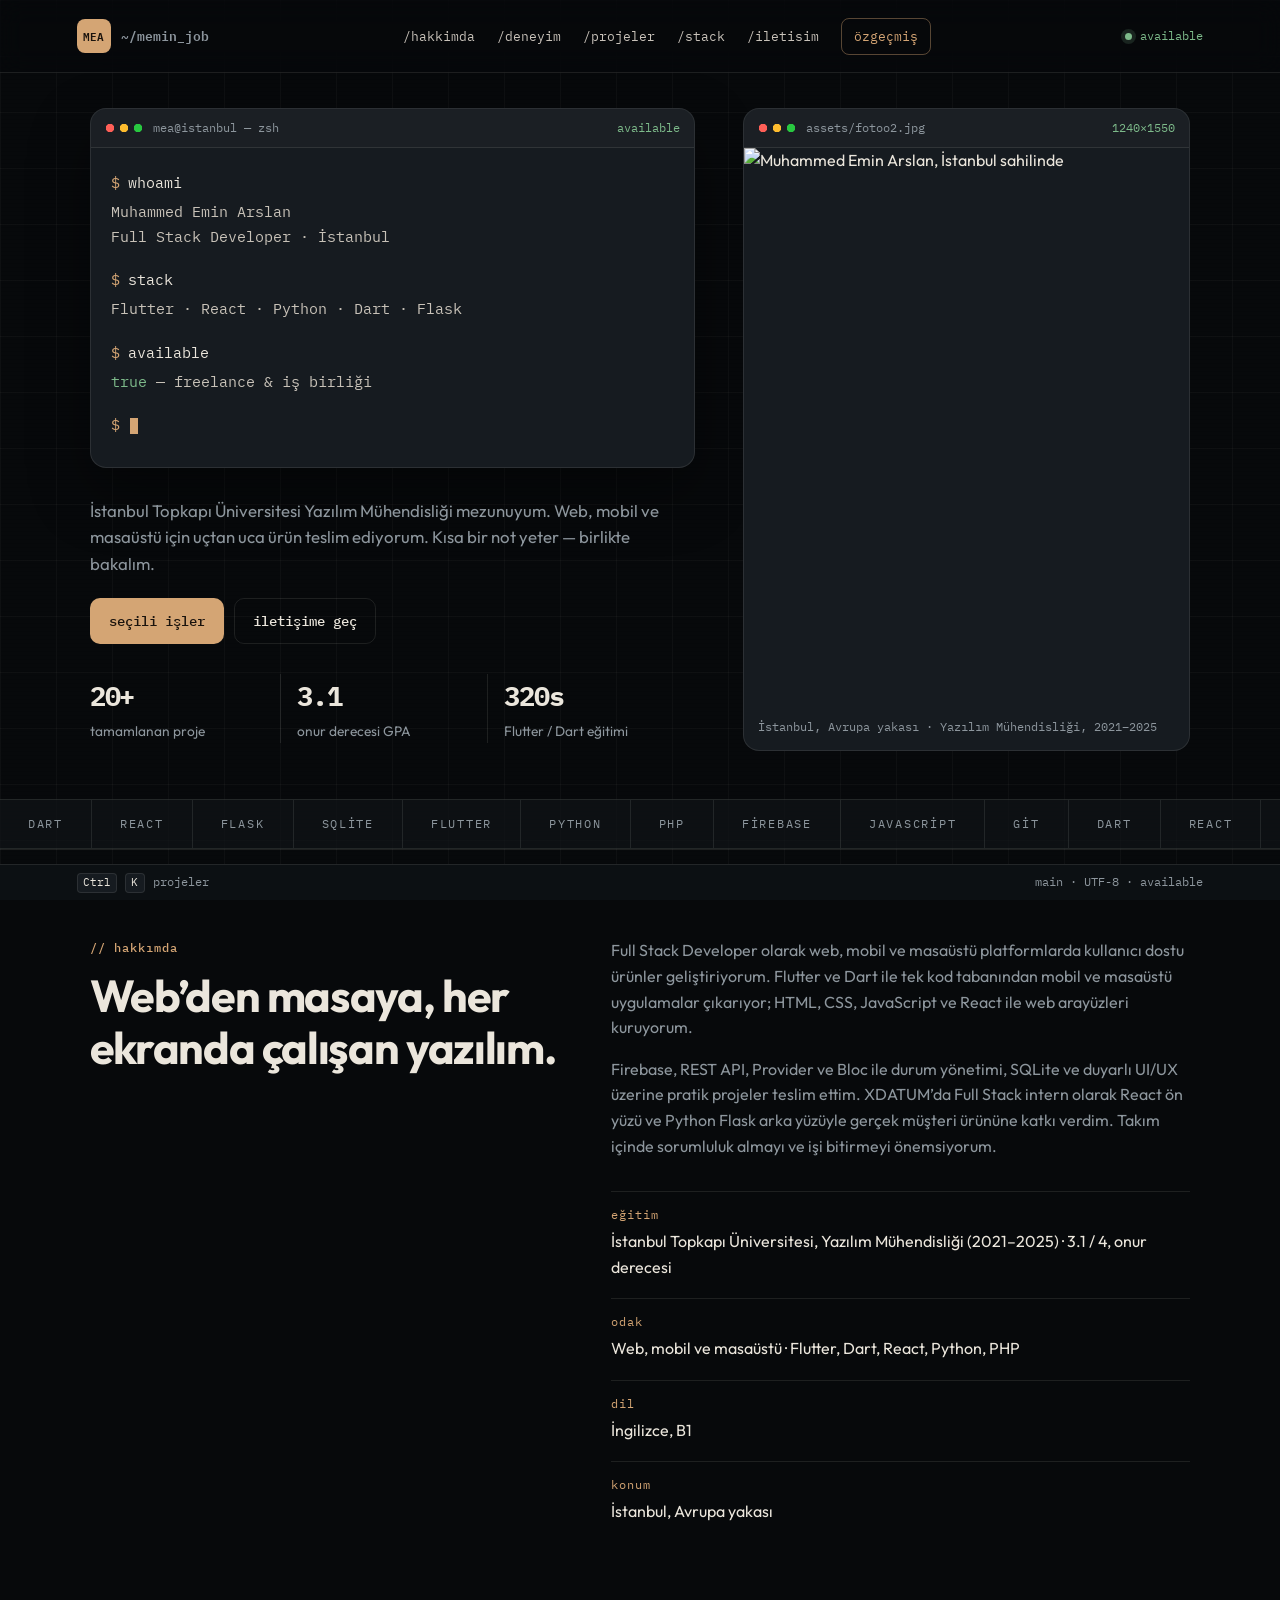
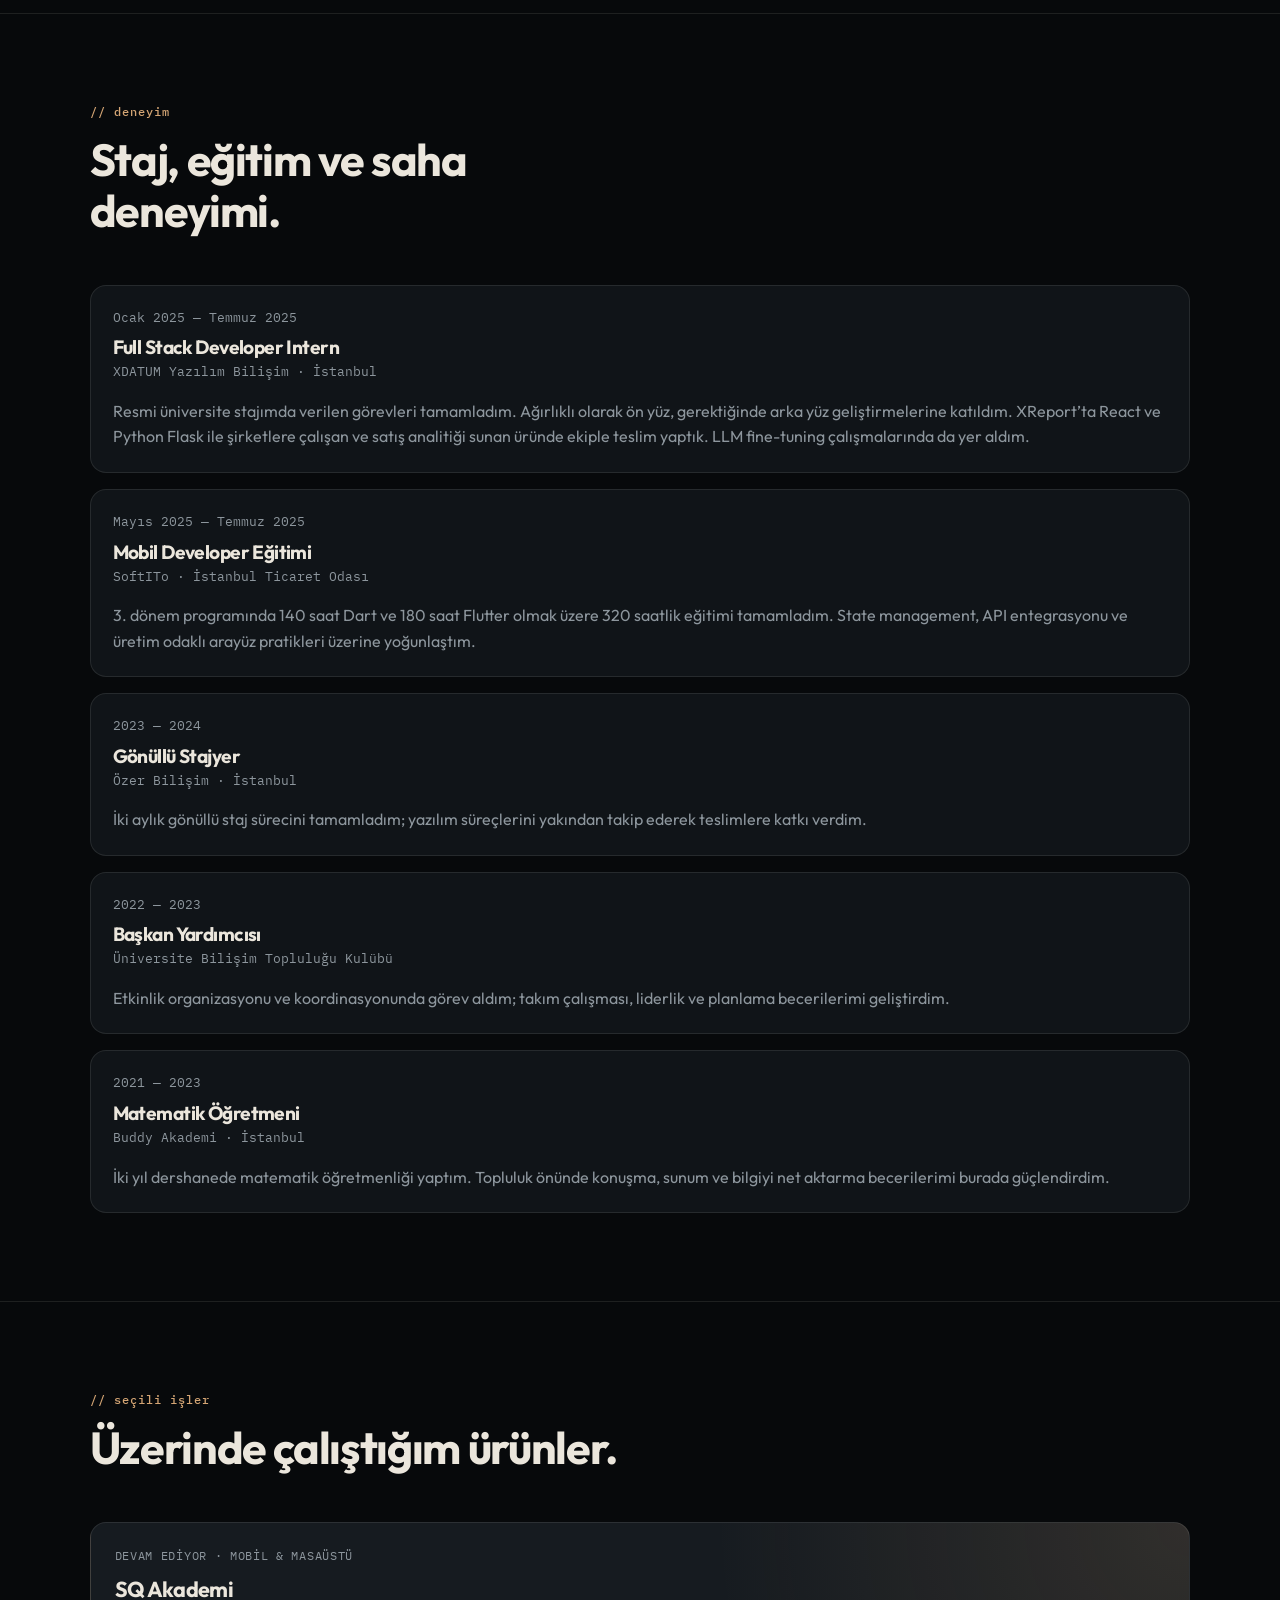
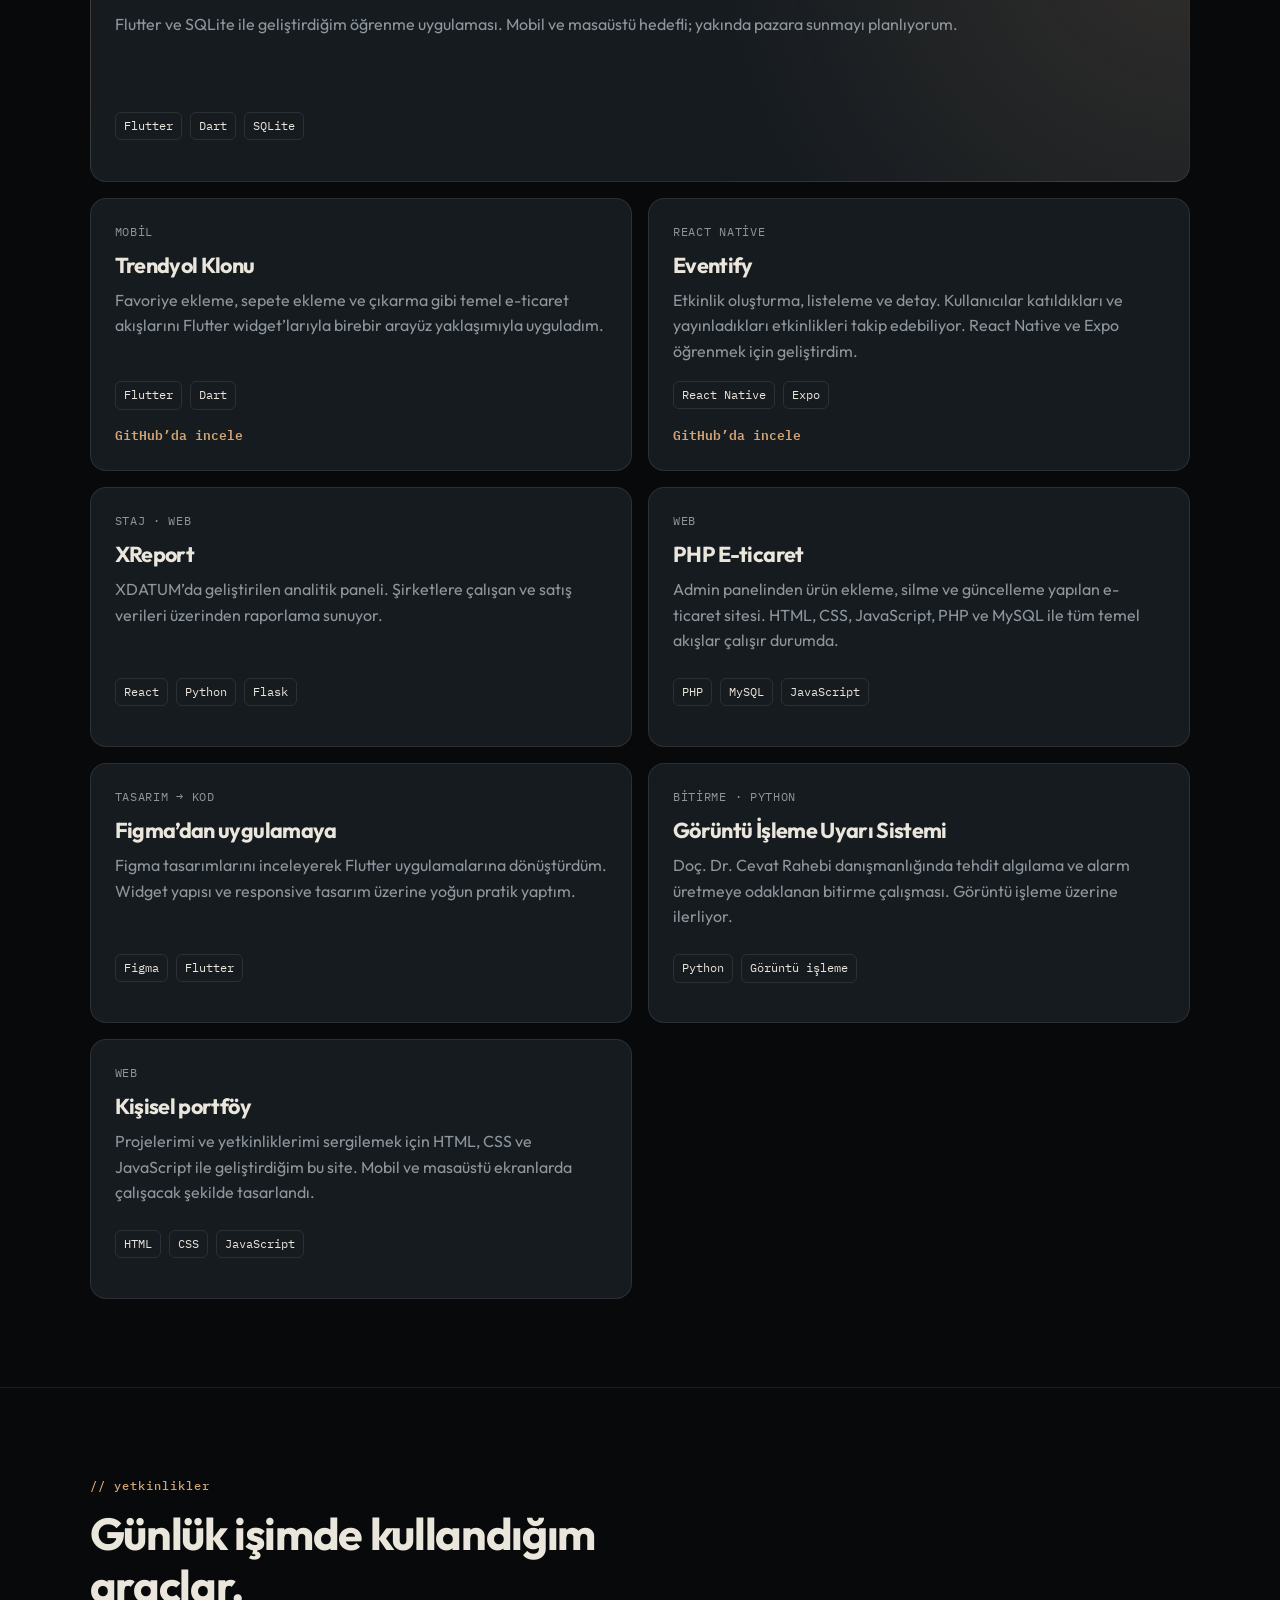
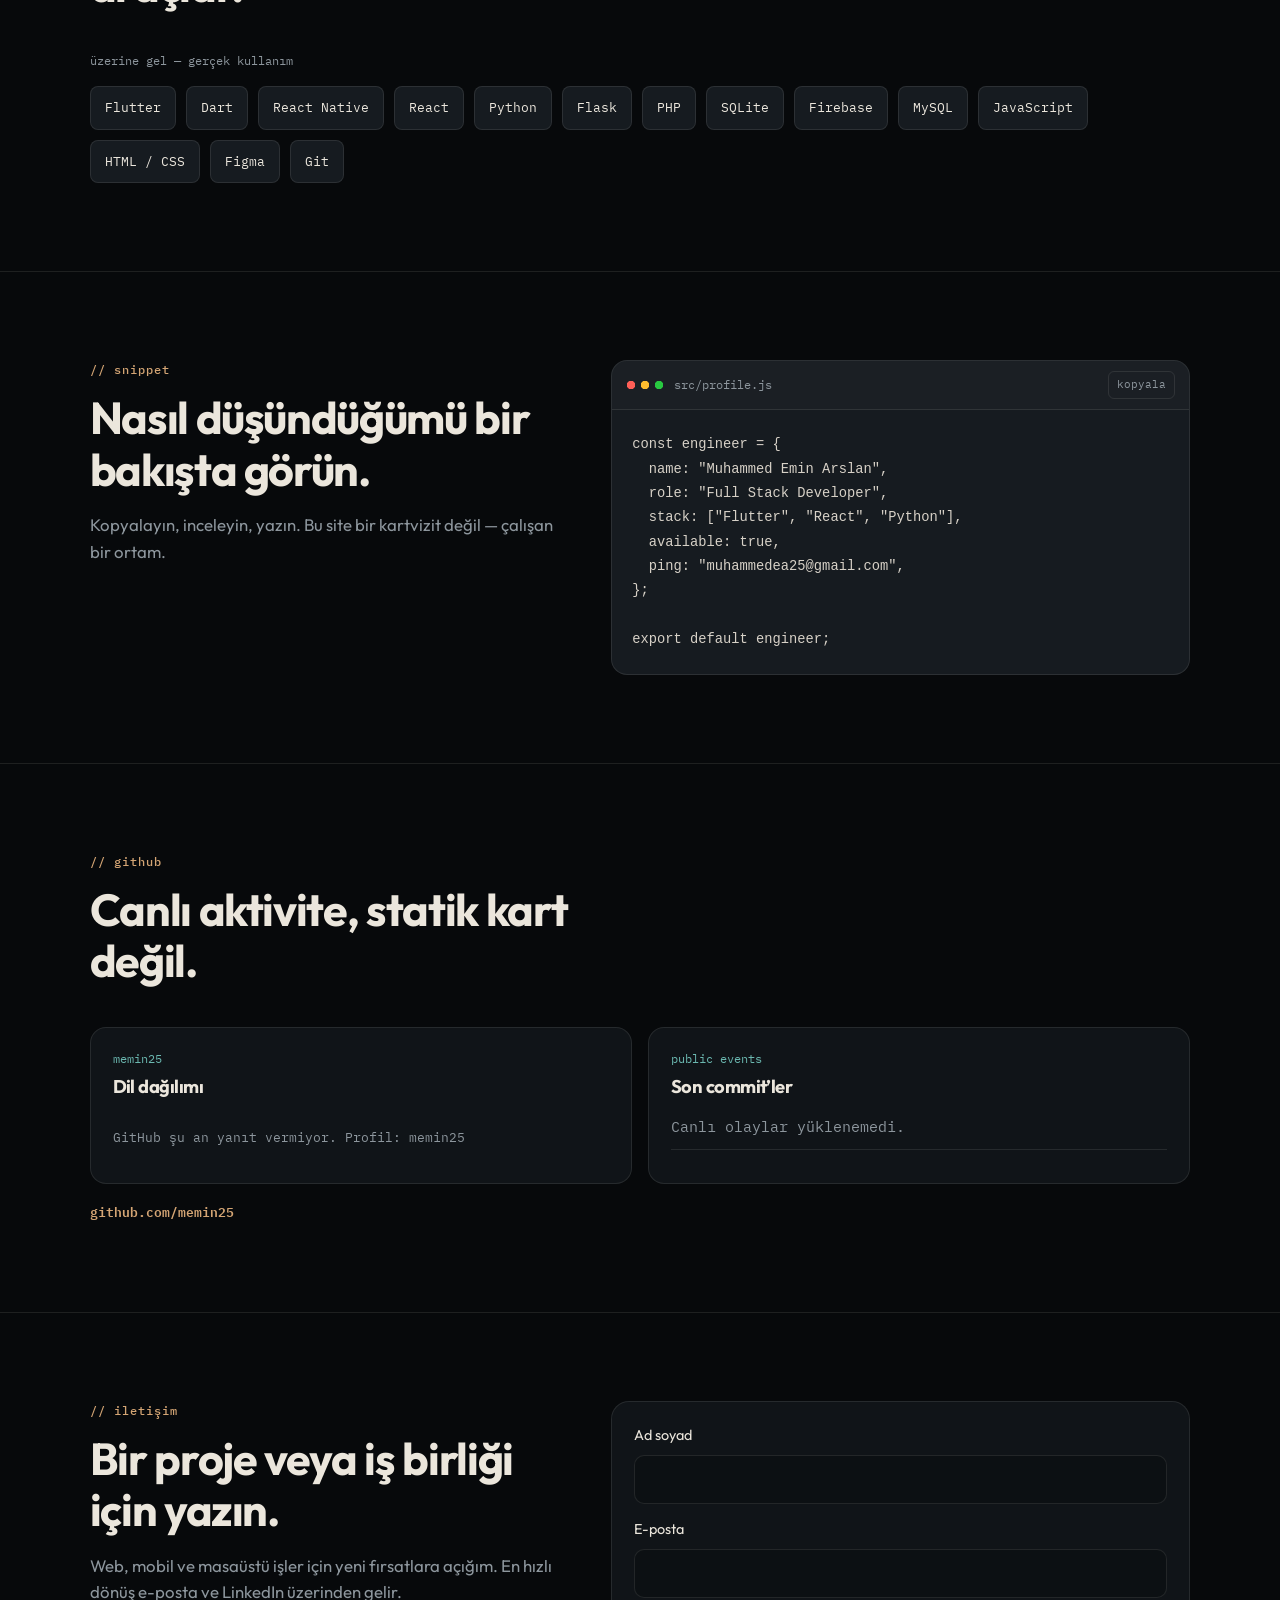
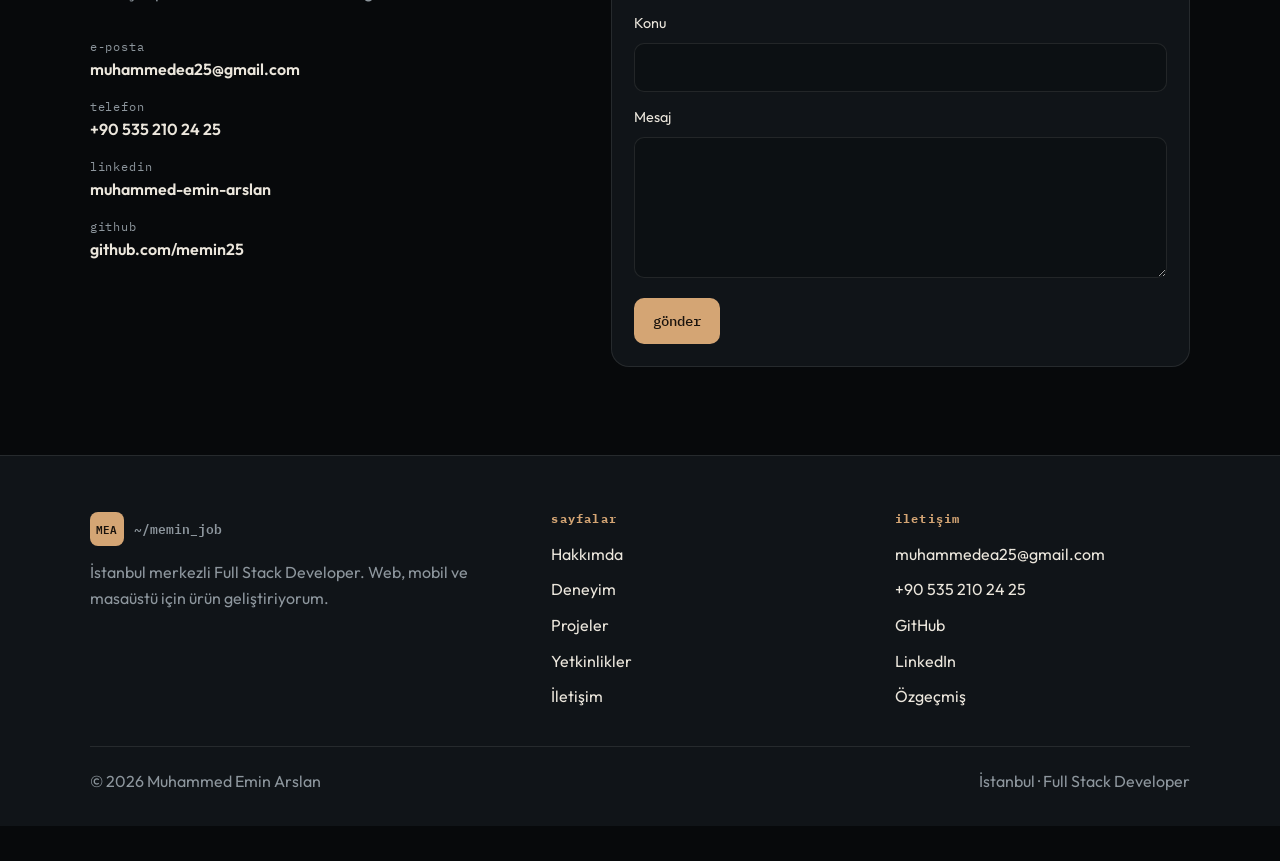
==== index.html @ d79f69d1 "Portföyü terminal ortamı kimliğiyle freelance işler için yenile. Co-authored-by: Cursor <cursoragent" ====
<!DOCTYPE html>
<html lang="tr">
<head>
  <meta charset="UTF-8">
  <meta name="viewport" content="width=device-width, initial-scale=1.0">
  <title>Muhammed Emin Arslan — Full Stack Developer</title>
  <meta name="description" content="İstanbul merkezli yazılım mühendisi. Flutter, React ve Python ile web, mobil ve masaüstü ürünler geliştiriyorum. Freelance ve iş birliğine açığım.">
  <meta name="author" content="Muhammed Emin Arslan">
  <link rel="canonical" href="https://muhammedeminarslanfinalprojesi.netlify.app/">

  <meta property="og:title" content="Muhammed Emin Arslan — Full Stack Developer">
  <meta property="og:description" content="Web, mobil ve masaüstü uygulamaları geliştiren yazılım mühendisi.">
  <meta property="og:type" content="website">
  <meta property="og:url" content="https://muhammedeminarslanfinalprojesi.netlify.app/">
  <meta property="og:image" content="https://muhammedeminarslanfinalprojesi.netlify.app/fotoo2.jpg">
  <meta name="theme-color" content="#07090B">

  <link rel="icon" href="favicon.svg" type="image/svg+xml">
  <link rel="preconnect" href="https://fonts.googleapis.com">
  <link rel="preconnect" href="https://fonts.gstatic.com" crossorigin>
  <link href="https://fonts.googleapis.com/css2?family=IBM+Plex+Mono:wght@400;500;600&family=Outfit:wght@400;500;600;700&display=swap" rel="stylesheet">
  <link rel="stylesheet" href="style.css?v=6">
</head>
<body>
  <div class="atmosphere" aria-hidden="true"></div>
  <canvas id="cursor-trail" aria-hidden="true"></canvas>

  <div class="boot" id="boot" aria-hidden="true">
    <pre class="boot-mark">{ MEA }</pre>
    <p class="boot-sub">session start</p>
  </div>

  <button class="nav-toggle" type="button" aria-expanded="false" aria-controls="site-nav" aria-label="Menüyü aç">
    <em>menü</em>
  </button>

  <header class="site-header" id="site-header">
    <div class="header-inner">
      <a class="logo" href="#anasayfa" aria-label="Ana sayfa">
        <span class="logo-mark">MEA</span>
        <span class="logo-path">~/memin_job</span>
      </a>

      <nav class="site-nav" id="site-nav" aria-label="Ana menü">
        <a href="#hakkimda">/hakkimda</a>
        <a href="#deneyim">/deneyim</a>
        <a href="#projeler">/projeler</a>
        <a href="#yetkinlikler">/stack</a>
        <a href="#iletisim">/iletisim</a>
        <a class="nav-cv" href="ozgecmis.html">özgeçmiş</a>
      </nav>

      <span class="header-status"><i></i> available</span>
    </div>
  </header>

  <main id="icerik">
    <section class="hero" id="anasayfa">
      <div class="wrap hero-grid">
        <div class="terminal" data-reveal>
          <div class="window-bar">
            <span class="window-dots" aria-hidden="true"></span>
            <span class="window-title">mea@istanbul — zsh</span>
            <span class="window-flag">available</span>
          </div>
          <div class="terminal-body" id="terminal">
            <p class="term-line"><span class="prompt">$</span> whoami</p>
            <p class="term-out">Muhammed Emin Arslan<br>Full Stack Developer · İstanbul</p>
            <p class="term-line"><span class="prompt">$</span> stack</p>
            <p class="term-out">Flutter · React · Python · Dart · Flask</p>
            <p class="term-line"><span class="prompt">$</span> available</p>
            <p class="term-out"><span class="ok">true</span> — freelance &amp; iş birliği</p>
          </div>
        </div>

        <figure class="hero-file" data-reveal>
          <div class="window-bar">
            <span class="window-dots" aria-hidden="true"></span>
            <span class="window-title">assets/fotoo2.jpg</span>
            <span class="window-flag">1240×1550</span>
          </div>
          <img src="fotoo2.jpg" alt="Muhammed Emin Arslan, İstanbul sahilinde">
          <figcaption>İstanbul, Avrupa yakası · Yazılım Mühendisliği, 2021–2025</figcaption>
        </figure>

        <div class="hero-copy" data-reveal>
          <p class="lede">
            İstanbul Topkapı Üniversitesi Yazılım Mühendisliği mezunuyum.
            Web, mobil ve masaüstü için uçtan uca ürün teslim ediyorum.
            Kısa bir not yeter — birlikte bakalım.
          </p>
          <div class="hero-actions">
            <a class="btn btn-primary" href="#projeler">seçili işler</a>
            <a class="btn btn-ghost" href="#iletisim">iletişime geç</a>
          </div>
        </div>

        <ul class="hero-stats" aria-label="Özet">
          <li data-reveal>
            <strong data-count="20" data-suffix="+">0</strong>
            <span>tamamlanan proje</span>
          </li>
          <li data-reveal>
            <strong data-count="3.1" data-decimals="1">0</strong>
            <span>onur derecesi GPA</span>
          </li>
          <li data-reveal>
            <strong data-count="320" data-suffix="s">0</strong>
            <span>Flutter / Dart eğitimi</span>
          </li>
        </ul>
      </div>
    </section>

    <div class="ticker" aria-hidden="true">
      <div class="ticker-track">
        <span>Dart</span><span>React</span><span>Flask</span><span>SQLite</span><span>Flutter</span><span>Python</span><span>PHP</span><span>Firebase</span><span>JavaScript</span><span>Git</span>
        <span>Dart</span><span>React</span><span>Flask</span><span>SQLite</span><span>Flutter</span><span>Python</span><span>PHP</span><span>Firebase</span><span>JavaScript</span><span>Git</span>
      </div>
    </div>

    <section class="about" id="hakkimda">
      <div class="wrap about-grid">
        <div class="section-kicker" data-reveal>
          <p class="eyebrow">// hakkımda</p>
          <h2>Web’den masaya, her ekranda çalışan yazılım.</h2>
        </div>
        <div class="about-body" data-reveal>
          <p>
            Full Stack Developer olarak web, mobil ve masaüstü platformlarda
            kullanıcı dostu ürünler geliştiriyorum. Flutter ve Dart ile tek kod
            tabanından mobil ve masaüstü uygulamalar çıkarıyor; HTML, CSS,
            JavaScript ve React ile web arayüzleri kuruyorum.
          </p>
          <p>
            Firebase, REST API, Provider ve Bloc ile durum yönetimi, SQLite ve
            duyarlı UI/UX üzerine pratik projeler teslim ettim. XDATUM’da Full
            Stack intern olarak React ön yüzü ve Python Flask arka yüzüyle gerçek
            müşteri ürününe katkı verdim. Takım içinde sorumluluk almayı ve işi
            bitirmeyi önemsiyorum.
          </p>
          <dl class="facts">
            <div>
              <dt>eğitim</dt>
              <dd>İstanbul Topkapı Üniversitesi, Yazılım Mühendisliği (2021–2025) · 3.1 / 4, onur derecesi</dd>
            </div>
            <div>
              <dt>odak</dt>
              <dd>Web, mobil ve masaüstü · Flutter, Dart, React, Python, PHP</dd>
            </div>
            <div>
              <dt>dil</dt>
              <dd>İngilizce, B1</dd>
            </div>
            <div>
              <dt>konum</dt>
              <dd>İstanbul, Avrupa yakası</dd>
            </div>
          </dl>
        </div>
      </div>
    </section>

    <section class="experience" id="deneyim">
      <div class="wrap">
        <div class="section-kicker" data-reveal>
          <p class="eyebrow">// deneyim</p>
          <h2>Staj, eğitim ve saha deneyimi.</h2>
        </div>

        <ol class="timeline">
          <li data-reveal>
            <p class="when">Ocak 2025 — Temmuz 2025</p>
            <h3>Full Stack Developer Intern</h3>
            <p class="where">XDATUM Yazılım Bilişim · İstanbul</p>
            <p>
              Resmi üniversite stajımda verilen görevleri tamamladım. Ağırlıklı
              olarak ön yüz, gerektiğinde arka yüz geliştirmelerine katıldım.
              XReport’ta React ve Python Flask ile şirketlere çalışan ve satış
              analitiği sunan üründe ekiple teslim yaptık. LLM fine-tuning
              çalışmalarında da yer aldım.
            </p>
          </li>
          <li data-reveal>
            <p class="when">Mayıs 2025 — Temmuz 2025</p>
            <h3>Mobil Developer Eğitimi</h3>
            <p class="where">SoftITo · İstanbul Ticaret Odası</p>
            <p>
              3. dönem programında 140 saat Dart ve 180 saat Flutter olmak üzere
              320 saatlik eğitimi tamamladım. State management, API entegrasyonu
              ve üretim odaklı arayüz pratikleri üzerine yoğunlaştım.
            </p>
          </li>
          <li data-reveal>
            <p class="when">2023 — 2024</p>
            <h3>Gönüllü Stajyer</h3>
            <p class="where">Özer Bilişim · İstanbul</p>
            <p>İki aylık gönüllü staj sürecini tamamladım; yazılım süreçlerini yakından takip ederek teslimlere katkı verdim.</p>
          </li>
          <li data-reveal>
            <p class="when">2022 — 2023</p>
            <h3>Başkan Yardımcısı</h3>
            <p class="where">Üniversite Bilişim Topluluğu Kulübü</p>
            <p>Etkinlik organizasyonu ve koordinasyonunda görev aldım; takım çalışması, liderlik ve planlama becerilerimi geliştirdim.</p>
          </li>
          <li data-reveal>
            <p class="when">2021 — 2023</p>
            <h3>Matematik Öğretmeni</h3>
            <p class="where">Buddy Akademi · İstanbul</p>
            <p>
              İki yıl dershanede matematik öğretmenliği yaptım. Topluluk önünde
              konuşma, sunum ve bilgiyi net aktarma becerilerimi burada güçlendirdim.
            </p>
          </li>
        </ol>
      </div>
    </section>

    <section class="work" id="projeler">
      <div class="wrap">
        <div class="section-kicker" data-reveal>
          <p class="eyebrow">// seçili işler</p>
          <h2>Üzerinde çalıştığım ürünler.</h2>
        </div>

        <div class="project-grid">
          <article class="project featured" data-reveal data-path="lib/features/learn/home.dart" data-log="feat: desktop target + sqlite persistence">
            <p class="tag">devam ediyor · mobil &amp; masaüstü</p>
            <h3>SQ Akademi</h3>
            <p>Flutter ve SQLite ile geliştirdiğim öğrenme uygulaması. Mobil ve masaüstü hedefli; yakında pazara sunmayı planlıyorum.</p>
            <ul class="stack">
              <li>Flutter</li>
              <li>Dart</li>
              <li>SQLite</li>
            </ul>
          </article>

          <article class="project" data-reveal data-path="lib/screens/cart_screen.dart" data-log="feat: favori ve sepet akışı">
            <p class="tag">mobil</p>
            <h3>Trendyol Klonu</h3>
            <p>Favoriye ekleme, sepete ekleme ve çıkarma gibi temel e-ticaret akışlarını Flutter widget’larıyla birebir arayüz yaklaşımıyla uyguladım.</p>
            <ul class="stack">
              <li>Flutter</li>
              <li>Dart</li>
            </ul>
            <a class="text-link" href="https://github.com/memin25/Trendyol_clone" target="_blank" rel="noopener noreferrer">GitHub’da incele</a>
          </article>

          <article class="project" data-reveal data-path="src/screens/Events.jsx" data-log="feat: etkinlik oluşturma ve listeleme">
            <p class="tag">react native</p>
            <h3>Eventify</h3>
            <p>Etkinlik oluşturma, listeleme ve detay. Kullanıcılar katıldıkları ve yayınladıkları etkinlikleri takip edebiliyor. React Native ve Expo öğrenmek için geliştirdim.</p>
            <ul class="stack">
              <li>React Native</li>
              <li>Expo</li>
            </ul>
            <a class="text-link" href="https://github.com/memin25/Eventify_mobile_app" target="_blank" rel="noopener noreferrer">GitHub’da incele</a>
          </article>

          <article class="project" data-reveal data-path="src/pages/Analytics.jsx" data-log="feat: satış ve çalışan raporları">
            <p class="tag">staj · web</p>
            <h3>XReport</h3>
            <p>XDATUM’da geliştirilen analitik paneli. Şirketlere çalışan ve satış verileri üzerinden raporlama sunuyor.</p>
            <ul class="stack">
              <li>React</li>
              <li>Python</li>
              <li>Flask</li>
            </ul>
          </article>

          <article class="project" data-reveal data-path="admin/products.php" data-log="feat: admin crud + mysql">
            <p class="tag">web</p>
            <h3>PHP E-ticaret</h3>
            <p>Admin panelinden ürün ekleme, silme ve güncelleme yapılan e-ticaret sitesi. HTML, CSS, JavaScript, PHP ve MySQL ile tüm temel akışlar çalışır durumda.</p>
            <ul class="stack">
              <li>PHP</li>
              <li>MySQL</li>
              <li>JavaScript</li>
            </ul>
          </article>

          <article class="project" data-reveal data-path="lib/ui/figma_screen.dart" data-log="chore: figma to widget">
            <p class="tag">tasarım → kod</p>
            <h3>Figma’dan uygulamaya</h3>
            <p>Figma tasarımlarını inceleyerek Flutter uygulamalarına dönüştürdüm. Widget yapısı ve responsive tasarım üzerine yoğun pratik yaptım.</p>
            <ul class="stack">
              <li>Figma</li>
              <li>Flutter</li>
            </ul>
          </article>

          <article class="project" data-reveal data-path="src/alert_system.py" data-log="feat: threat detect + alarm">
            <p class="tag">bitirme · python</p>
            <h3>Görüntü İşleme Uyarı Sistemi</h3>
            <p>Doç. Dr. Cevat Rahebi danışmanlığında tehdit algılama ve alarm üretmeye odaklanan bitirme çalışması. Görüntü işleme üzerine ilerliyor.</p>
            <ul class="stack">
              <li>Python</li>
              <li>Görüntü işleme</li>
            </ul>
          </article>

          <article class="project" data-reveal data-path="src/app/index.html" data-log="feat: terminal hero + live github">
            <p class="tag">web</p>
            <h3>Kişisel portföy</h3>
            <p>Projelerimi ve yetkinliklerimi sergilemek için HTML, CSS ve JavaScript ile geliştirdiğim bu site. Mobil ve masaüstü ekranlarda çalışacak şekilde tasarlandı.</p>
            <ul class="stack">
              <li>HTML</li>
              <li>CSS</li>
              <li>JavaScript</li>
            </ul>
          </article>
        </div>
      </div>
    </section>

    <section class="skills" id="yetkinlikler">
      <div class="wrap">
        <div class="section-kicker" data-reveal>
          <p class="eyebrow">// yetkinlikler</p>
          <h2>Günlük işimde kullandığım araçlar.</h2>
        </div>

        <div class="token-board" data-reveal>
          <p class="token-hint">üzerine gel — gerçek kullanım</p>
          <div class="tokens">
            <button type="button" class="token" data-hint="Provider / Bloc">Flutter</button>
            <button type="button" class="token" data-hint="null-safety, tek kod tabanı">Dart</button>
            <button type="button" class="token" data-hint="Expo ile etkinlik uygulaması">React Native</button>
            <button type="button" class="token" data-hint="XReport analitik paneli">React</button>
            <button type="button" class="token" data-hint="Flask API">Python</button>
            <button type="button" class="token" data-hint="REST + raporlama">Flask</button>
            <button type="button" class="token" data-hint="e-ticaret CRUD">PHP</button>
            <button type="button" class="token" data-hint="yerel kalıcılık">SQLite</button>
            <button type="button" class="token" data-hint="auth &amp; realtime">Firebase</button>
            <button type="button" class="token" data-hint="ilişkisel veri">MySQL</button>
            <button type="button" class="token" data-hint="DOM, form, arayüz">JavaScript</button>
            <button type="button" class="token" data-hint="duyarlı arayüz">HTML / CSS</button>
            <button type="button" class="token" data-hint="tasarımdan widget’a">Figma</button>
            <button type="button" class="token" data-hint="GitHub iş akışı">Git</button>
          </div>
        </div>
      </div>
    </section>

    <section class="console" id="konsol">
      <div class="wrap console-grid">
        <div class="section-kicker" data-reveal>
          <p class="eyebrow">// snippet</p>
          <h2>Nasıl düşündüğümü bir bakışta görün.</h2>
          <p class="lede">Kopyalayın, inceleyin, yazın. Bu site bir kartvizit değil — çalışan bir ortam.</p>
        </div>

        <div class="snippet" data-reveal>
          <div class="window-bar">
            <span class="window-dots" aria-hidden="true"></span>
            <span class="window-title">src/profile.js</span>
            <button type="button" class="copy-btn" id="copy-snippet" aria-label="Kod parçasını kopyala">kopyala</button>
          </div>
          <pre><code id="snippet-code">const engineer = {
  name: "Muhammed Emin Arslan",
  role: "Full Stack Developer",
  stack: ["Flutter", "React", "Python"],
  available: true,
  ping: "muhammedea25@gmail.com",
};

export default engineer;</code></pre>
        </div>
      </div>
    </section>

    <section class="github" id="github">
      <div class="wrap">
        <div class="section-kicker" data-reveal>
          <p class="eyebrow">// github</p>
          <h2>Canlı aktivite, statik kart değil.</h2>
        </div>

        <div class="gh-grid" data-reveal>
          <article class="gh-card">
            <p class="gh-kicker">memin25</p>
            <h3>Dil dağılımı</h3>
            <div id="gh-langs" class="gh-langs">
              <p class="gh-fallback">GitHub verisi yükleniyor…</p>
            </div>
          </article>
          <article class="gh-card">
            <p class="gh-kicker">public events</p>
            <h3>Son commit’ler</h3>
            <ul id="gh-events" class="gh-events">
              <li class="gh-fallback">Son aktiviteler alınıyor…</li>
            </ul>
          </article>
        </div>
        <p class="gh-more">
          <a class="text-link" href="https://github.com/memin25" target="_blank" rel="noopener noreferrer">github.com/memin25</a>
        </p>
      </div>
    </section>

    <section class="contact" id="iletisim">
      <div class="wrap contact-grid">
        <div data-reveal>
          <p class="eyebrow">// iletişim</p>
          <h2>Bir proje veya iş birliği için yazın.</h2>
          <p class="lede">
            Web, mobil ve masaüstü işler için yeni fırsatlara açığım.
            En hızlı dönüş e-posta ve LinkedIn üzerinden gelir.
          </p>
          <ul class="contact-list">
            <li>
              <span>e-posta</span>
              <a href="mailto:muhammedea25@gmail.com">muhammedea25@gmail.com</a>
            </li>
            <li>
              <span>telefon</span>
              <a href="tel:+905352102425">+90 535 210 24 25</a>
            </li>
            <li>
              <span>linkedin</span>
              <a href="https://www.linkedin.com/in/muhammed-emin-arslan-79b381238/" target="_blank" rel="noopener noreferrer">muhammed-emin-arslan</a>
            </li>
            <li>
              <span>github</span>
              <a href="https://github.com/memin25" target="_blank" rel="noopener noreferrer">github.com/memin25</a>
            </li>
          </ul>
        </div>

        <form class="contact-form" name="iletisim" method="POST" data-netlify="true" netlify-honeypot="bot-field" action="/tesekkur.html" data-reveal>
          <input type="hidden" name="form-name" value="iletisim">
          <p class="honeypot">
            <label>Boş bırakın <input name="bot-field"></label>
          </p>
          <label>
            Ad soyad
            <input type="text" name="name" autocomplete="name" required>
          </label>
          <label>
            E-posta
            <input type="email" name="email" autocomplete="email" required>
          </label>
          <label>
            Konu
            <input type="text" name="subject" required>
          </label>
          <label>
            Mesaj
            <textarea name="message" rows="5" required></textarea>
          </label>
          <button class="btn btn-primary" type="submit">gönder</button>
          <p class="form-note" hidden>Mesajınız gönderildi. Teşekkürler.</p>
        </form>
      </div>
    </section>
  </main>

  <footer class="site-footer">
    <div class="wrap">
      <div class="footer-grid">
        <div class="footer-brand">
          <a class="logo" href="#anasayfa">
            <span class="logo-mark">MEA</span>
            <span class="logo-path">~/memin_job</span>
          </a>
          <p>İstanbul merkezli Full Stack Developer. Web, mobil ve masaüstü için ürün geliştiriyorum.</p>
        </div>
        <div>
          <h3>sayfalar</h3>
          <ul>
            <li><a href="#hakkimda">Hakkımda</a></li>
            <li><a href="#deneyim">Deneyim</a></li>
            <li><a href="#projeler">Projeler</a></li>
            <li><a href="#yetkinlikler">Yetkinlikler</a></li>
            <li><a href="#iletisim">İletişim</a></li>
          </ul>
        </div>
        <div>
          <h3>iletişim</h3>
          <ul>
            <li><a href="mailto:muhammedea25@gmail.com">muhammedea25@gmail.com</a></li>
            <li><a href="tel:+905352102425">+90 535 210 24 25</a></li>
            <li><a href="https://github.com/memin25" target="_blank" rel="noopener noreferrer">GitHub</a></li>
            <li><a href="https://www.linkedin.com/in/muhammed-emin-arslan-79b381238/" target="_blank" rel="noopener noreferrer">LinkedIn</a></li>
            <li><a href="ozgecmis.html">Özgeçmiş</a></li>
          </ul>
        </div>
      </div>
      <div class="footer-inner">
        <p>© <span id="year"></span> Muhammed Emin Arslan</p>
        <p>İstanbul · Full Stack Developer</p>
      </div>
    </div>
  </footer>

  <div class="statusbar">
    <button type="button" class="kbd-hint" id="kbd-hint" aria-label="Proje listesini aç">
      <kbd id="kbd-mod">⌘</kbd><kbd>K</kbd>
      <span>projeler</span>
    </button>
    <span class="statusbar-meta">main · UTF-8 · available</span>
  </div>

  <div class="palette" id="palette" hidden>
    <div class="palette-panel" role="dialog" aria-modal="true" aria-labelledby="palette-title">
      <p id="palette-title" class="sr-only">Komut paleti</p>
      <input type="search" id="palette-input" placeholder="projeler, iletişim, stack…" autocomplete="off" aria-label="Komut ara">
      <ul id="palette-list"></ul>
    </div>
  </div>

  <script src="script.js?v=6"></script>
</body>
</html>
---- style.css ----
:root {
  --bg: #07090b;
  --bg-soft: #101418;
  --surface: #161b20;
  --line: rgba(237, 232, 224, 0.1);
  --text: #ebe6dc;
  --muted: #8d969d;
  --accent: #d4a574;
  --accent-2: #6bb8b0;
  --ok: #7dba8a;
  --shadow: 0 24px 60px rgba(0, 0, 0, 0.4);
  --radius: 16px;
  --wrap: 1180px;
  --gutter: clamp(40px, 7vw, 96px);
  --header-gutter: clamp(28px, 6vw, 80px);
  --header: 72px;
  --mono: "IBM Plex Mono", ui-monospace, SFMono-Regular, Menlo, monospace;
  --sans: "Outfit", system-ui, sans-serif;
}

*,
*::before,
*::after {
  box-sizing: border-box;
}

html {
  scroll-behavior: smooth;
}

body {
  margin: 0;
  font-family: var(--sans);
  background: var(--bg);
  color: var(--text);
  line-height: 1.6;
  overflow-x: clip;
  padding-top: var(--header);
  padding-bottom: 44px;
}

img {
  max-width: 100%;
  display: block;
}

a {
  color: inherit;
}

button,
input,
textarea {
  font: inherit;
}

.sr-only {
  position: absolute;
  width: 1px;
  height: 1px;
  padding: 0;
  margin: -1px;
  overflow: hidden;
  clip: rect(0, 0, 0, 0);
  border: 0;
}

.wrap {
  width: min(var(--wrap), calc(100% - (var(--gutter) * 2)));
  margin-inline: auto;
}

.atmosphere {
  position: fixed;
  inset: 0;
  z-index: 0;
  pointer-events: none;
  background-image:
    linear-gradient(rgba(237, 232, 224, 0.035) 1px, transparent 1px),
    linear-gradient(90deg, rgba(237, 232, 224, 0.035) 1px, transparent 1px);
  background-size: 56px 56px;
}

.atmosphere::after {
  content: "";
  position: absolute;
  inset: 0;
  background: repeating-linear-gradient(
    to bottom,
    transparent 0,
    transparent 3px,
    rgba(0, 0, 0, 0.08) 3px,
    rgba(0, 0, 0, 0.08) 4px
  );
  opacity: 0.35;
}

#cursor-trail {
  position: fixed;
  inset: 0;
  z-index: 40;
  pointer-events: none;
}

.boot {
  position: fixed;
  inset: 0;
  z-index: 200;
  display: grid;
  place-content: center;
  background: #050607;
  transition: opacity 0.28s ease, visibility 0.28s ease;
}

.boot.is-done {
  opacity: 0;
  visibility: hidden;
}

.boot-mark {
  margin: 0;
  font-family: var(--mono);
  font-size: clamp(2.4rem, 8vw, 4.4rem);
  letter-spacing: 0.12em;
  color: var(--accent);
  text-align: center;
}

.boot-sub {
  margin: 10px 0 0;
  text-align: center;
  font-family: var(--mono);
  font-size: 0.72rem;
  letter-spacing: 0.22em;
  text-transform: uppercase;
  color: var(--muted);
}

.eyebrow {
  margin: 0 0 12px;
  color: var(--accent);
  font-family: var(--mono);
  font-size: 0.78rem;
  letter-spacing: 0.08em;
  font-weight: 500;
}

h1,
h2,
h3 {
  font-family: var(--sans);
  line-height: 1.15;
  margin: 0;
  letter-spacing: -0.03em;
}

h2 {
  font-size: clamp(1.7rem, 4vw, 2.8rem);
  max-width: 18ch;
}

.lede {
  color: var(--muted);
  font-size: 1.05rem;
  max-width: 58ch;
}

.btn {
  display: inline-flex;
  align-items: center;
  justify-content: center;
  min-height: 46px;
  padding: 0 18px;
  border-radius: 10px;
  text-decoration: none;
  font-family: var(--mono);
  font-size: 0.86rem;
  font-weight: 500;
  border: 1px solid transparent;
  cursor: pointer;
  transition: transform 0.2s ease, background 0.2s ease, border-color 0.2s ease;
}

.btn:hover {
  transform: translateY(-1px);
}

.btn-primary {
  background: var(--accent);
  color: #1a130d;
}

.btn-ghost {
  border-color: var(--line);
  background: transparent;
  color: var(--text);
}

.site-header {
  position: fixed;
  top: 0;
  left: 0;
  right: 0;
  z-index: 50;
  min-height: var(--header);
  padding-inline: var(--header-gutter);
  backdrop-filter: blur(14px);
  background: rgba(7, 9, 11, 0.55);
  border-bottom: 1px solid var(--line);
  transition: top 0.28s ease, background 0.28s ease;
}

.site-header.is-scrolled {
  background: rgba(7, 9, 11, 0.78);
}

.site-header.is-hidden {
  top: calc(-1 * var(--header) - 24px);
}

.header-inner {
  min-height: var(--header);
  display: flex;
  align-items: center;
  justify-content: space-between;
  gap: 24px;
}

.logo {
  display: flex;
  align-items: center;
  gap: 10px;
  text-decoration: none;
  font-weight: 600;
}

.logo-mark {
  width: 34px;
  height: 34px;
  display: grid;
  place-items: center;
  border-radius: 8px;
  background: var(--accent);
  color: #1a130d;
  font-family: var(--mono);
  font-size: 0.7rem;
  font-weight: 600;
}

.logo-path {
  font-family: var(--mono);
  font-size: 0.82rem;
  color: var(--muted);
}

.site-nav {
  display: flex;
  align-items: center;
  gap: 22px;
}

.site-nav a {
  text-decoration: none;
  color: #c9c3ba;
  font-family: var(--mono);
  font-size: 0.82rem;
  transition: color 0.2s ease;
}

.site-nav a:hover,
.site-nav a:focus-visible {
  color: var(--accent);
}

.nav-cv {
  padding: 7px 12px;
  border: 1px solid rgba(212, 165, 116, 0.4);
  border-radius: 8px;
  color: var(--accent) !important;
}

.header-status {
  display: inline-flex;
  align-items: center;
  gap: 8px;
  font-family: var(--mono);
  font-size: 0.75rem;
  color: var(--ok);
}

.header-status i {
  width: 7px;
  height: 7px;
  border-radius: 50%;
  background: var(--ok);
  box-shadow: 0 0 0 4px rgba(125, 186, 138, 0.16);
}

.nav-toggle {
  display: none;
  width: auto;
  height: 38px;
  padding: 0 12px;
  border: 1px solid rgba(237, 232, 224, 0.2);
  border-radius: 8px;
  background: var(--surface);
  color: var(--text);
  appearance: none;
  cursor: pointer;
}

.nav-toggle em {
  font-style: normal;
  font-family: var(--mono);
  font-size: 0.8rem;
}

.nav-toggle.is-hidden {
  top: -80px !important;
  opacity: 0;
  pointer-events: none;
}

.window-bar {
  display: flex;
  align-items: center;
  gap: 10px;
  padding: 10px 14px;
  border-bottom: 1px solid var(--line);
  background: rgba(255, 255, 255, 0.02);
}

.window-dots {
  width: 38px;
  height: 10px;
  border-radius: 99px;
  background:
    radial-gradient(circle at 5px 5px, #ff5f57 4px, transparent 4.5px),
    radial-gradient(circle at 19px 5px, #febc2e 4px, transparent 4.5px),
    radial-gradient(circle at 33px 5px, #28c840 4px, transparent 4.5px);
}

.window-title,
.window-flag {
  font-family: var(--mono);
  font-size: 0.72rem;
  color: var(--muted);
}

.window-title {
  flex: 1;
}

.window-flag {
  color: var(--ok);
}

.hero {
  position: relative;
  z-index: 1;
  padding: 36px 0 48px;
}

.hero-grid {
  display: grid;
  grid-template-columns: minmax(0, 1.15fr) minmax(0, 0.85fr);
  grid-template-areas:
    "term photo"
    "copy photo"
    "stats photo";
  gap: 22px 48px;
  align-items: start;
}

.terminal {
  grid-area: term;
  background: var(--surface);
  border: 1px solid var(--line);
  border-radius: var(--radius);
  overflow: hidden;
  min-height: 280px;
  box-shadow: var(--shadow);
}

.terminal-body {
  padding: 22px 20px 26px;
  font-family: var(--mono);
  font-size: 0.92rem;
  line-height: 1.7;
  min-height: 220px;
}

.term-line {
  margin: 0 0 4px;
}

.term-out {
  margin: 0 0 18px;
  color: #c8c2b8;
}

.prompt {
  color: var(--accent);
  margin-right: 8px;
}

.ok {
  color: var(--ok);
}

.caret {
  display: inline-block;
  width: 8px;
  height: 1.05em;
  margin-left: 2px;
  background: var(--accent);
  vertical-align: text-bottom;
  animation: caret 0.9s step-end infinite;
}

@keyframes caret {
  50% {
    opacity: 0;
  }
}

.hero-file {
  grid-area: photo;
  margin: 0;
  background: var(--surface);
  border: 1px solid var(--line);
  border-radius: var(--radius);
  overflow: hidden;
}

.hero-file img {
  width: 100%;
  aspect-ratio: 4 / 5;
  object-fit: cover;
  object-position: 50% 18%;
}

.hero-file figcaption {
  padding: 12px 14px 14px;
  color: var(--muted);
  font-family: var(--mono);
  font-size: 0.75rem;
}

.hero-copy {
  grid-area: copy;
}

.hero-copy .lede {
  margin: 0;
}

.hero-actions {
  display: flex;
  flex-wrap: wrap;
  gap: 10px;
  margin: 20px 0 0;
}

.hero-stats {
  grid-area: stats;
  display: grid;
  grid-template-columns: repeat(3, minmax(0, 1fr));
  gap: 16px;
  padding: 0;
  margin: 0;
  list-style: none;
}

.hero-stats li {
  padding-right: 10px;
  border-right: 1px solid var(--line);
}

.hero-stats li:last-child {
  border-right: 0;
}

.hero-stats strong {
  display: block;
  font-family: var(--mono);
  font-size: 1.7rem;
  letter-spacing: -0.04em;
}

.hero-stats span {
  color: var(--muted);
  font-size: 0.86rem;
}

.ticker {
  position: relative;
  z-index: 1;
  overflow: hidden;
  border-block: 1px solid var(--line);
  background: rgba(16, 20, 24, 0.7);
}

.ticker-track {
  display: flex;
  gap: 0;
  width: max-content;
  animation: ticker 36s linear infinite;
}

.ticker-track span {
  padding: 14px 28px;
  font-family: var(--mono);
  font-size: 0.78rem;
  letter-spacing: 0.14em;
  text-transform: uppercase;
  color: var(--muted);
  border-right: 1px solid var(--line);
}

@keyframes ticker {
  to {
    transform: translateX(-50%);
  }
}

.about,
.experience,
.work,
.skills,
.console,
.github,
.contact {
  position: relative;
  z-index: 1;
  padding: 88px 0;
  border-top: 1px solid var(--line);
}

.about-grid,
.contact-grid,
.console-grid {
  display: grid;
  grid-template-columns: 0.9fr 1.1fr;
  gap: 48px;
}

.about-body p {
  color: var(--muted);
  margin-top: 0;
}

.facts {
  display: grid;
  gap: 18px;
  margin: 32px 0 0;
}

.facts div {
  padding-top: 14px;
  border-top: 1px solid var(--line);
}

.facts dt {
  color: var(--accent);
  font-family: var(--mono);
  font-size: 0.74rem;
  letter-spacing: 0.08em;
}

.facts dd {
  margin: 4px 0 0;
}

.timeline {
  list-style: none;
  margin: 48px 0 0;
  padding: 0;
  display: grid;
  gap: 16px;
}

.timeline li {
  background: var(--bg-soft);
  border: 1px solid var(--line);
  border-radius: var(--radius);
  padding: 22px;
}

.when,
.where {
  color: var(--muted);
  margin: 0 0 8px;
  font-family: var(--mono);
  font-size: 0.8rem;
}

.timeline h3 {
  font-size: 1.2rem;
  margin-bottom: 4px;
}

.timeline p:last-child {
  margin-bottom: 0;
  color: var(--muted);
}

.project-grid {
  margin-top: 48px;
  display: grid;
  grid-template-columns: repeat(2, minmax(0, 1fr));
  gap: 16px;
}

.project {
  --tilt-x: 0deg;
  --tilt-y: 0deg;
  position: relative;
  background: var(--surface);
  border: 1px solid var(--line);
  border-radius: var(--radius);
  padding: 24px;
  display: flex;
  flex-direction: column;
  min-height: 260px;
  transform: perspective(900px) rotateX(var(--tilt-x)) rotateY(var(--tilt-y));
  transform-style: preserve-3d;
  transition: transform 0.18s ease, border-color 0.2s ease;
}

.project.featured {
  grid-column: 1 / -1;
  background:
    radial-gradient(circle at top right, rgba(212, 165, 116, 0.14), transparent 42%),
    var(--surface);
}

.project:hover,
.project:focus-within {
  border-color: rgba(212, 165, 116, 0.38);
}

.project::after {
  content: attr(data-path);
  position: absolute;
  right: 16px;
  bottom: 14px;
  font-family: var(--mono);
  font-size: 0.68rem;
  color: var(--accent);
  opacity: 0;
  transform: translateY(6px);
  transition: opacity 0.2s ease, transform 0.2s ease;
}

.project:hover::after,
.project:focus-within::after {
  opacity: 1;
  transform: translateY(0);
}

.tag {
  margin: 0 0 12px;
  color: var(--accent-2);
  font-family: var(--mono);
  font-size: 0.72rem;
  letter-spacing: 0.06em;
  text-transform: uppercase;
}

.project h3 {
  font-size: 1.35rem;
  margin-bottom: 10px;
}

.project p {
  color: var(--muted);
  margin-top: 0;
}

.stack {
  display: flex;
  flex-wrap: wrap;
  gap: 8px;
  list-style: none;
  padding: 0;
  margin: auto 0 16px;
}

.stack li {
  border: 1px solid var(--line);
  border-radius: 6px;
  padding: 4px 8px;
  font-family: var(--mono);
  font-size: 0.72rem;
}

.text-link {
  color: var(--accent);
  font-weight: 600;
  text-decoration: none;
  font-family: var(--mono);
  font-size: 0.82rem;
}

.text-link:hover {
  text-decoration: underline;
}

.token-board {
  margin-top: 40px;
}

.token-hint {
  margin: 0 0 16px;
  font-family: var(--mono);
  font-size: 0.75rem;
  color: var(--muted);
}

.tokens {
  display: flex;
  flex-wrap: wrap;
  gap: 10px;
}

.token {
  position: relative;
  border: 1px solid var(--line);
  background: var(--surface);
  color: var(--text);
  border-radius: 8px;
  padding: 10px 14px;
  font-family: var(--mono);
  font-size: 0.84rem;
  cursor: pointer;
}

.token:hover,
.token.is-open,
.token:focus-visible {
  border-color: var(--accent);
  color: var(--accent);
}

.token::after {
  content: attr(data-hint);
  position: absolute;
  left: 0;
  bottom: calc(100% + 8px);
  white-space: nowrap;
  padding: 6px 8px;
  border-radius: 6px;
  background: #1d1610;
  color: var(--accent);
  font-size: 0.72rem;
  opacity: 0;
  pointer-events: none;
  transform: translateY(4px);
  transition: opacity 0.16s ease, transform 0.16s ease;
  z-index: 2;
}

.token:hover::after,
.token.is-open::after,
.token:focus-visible::after {
  opacity: 1;
  transform: translateY(0);
}

.snippet {
  background: var(--surface);
  border: 1px solid var(--line);
  border-radius: var(--radius);
  overflow: hidden;
}

.snippet pre {
  margin: 0;
  padding: 22px 20px;
  overflow-x: auto;
  font-family: var(--mono);
  font-size: 0.86rem;
  line-height: 1.7;
  color: #d7d1c7;
}

.copy-btn {
  border: 1px solid var(--line);
  background: transparent;
  color: var(--muted);
  border-radius: 6px;
  padding: 4px 8px;
  font-family: var(--mono);
  font-size: 0.7rem;
  cursor: pointer;
}

.copy-btn:hover,
.copy-btn.is-copied {
  color: var(--ok);
  border-color: rgba(125, 186, 138, 0.4);
}

.gh-grid {
  margin-top: 40px;
  display: grid;
  grid-template-columns: 1fr 1fr;
  gap: 16px;
}

.gh-card {
  background: var(--bg-soft);
  border: 1px solid var(--line);
  border-radius: var(--radius);
  padding: 22px;
}

.gh-kicker {
  margin: 0 0 8px;
  font-family: var(--mono);
  font-size: 0.72rem;
  color: var(--accent-2);
}

.gh-card h3 {
  font-size: 1.15rem;
  margin-bottom: 18px;
}

.gh-langs {
  display: grid;
  gap: 12px;
}

.gh-lang {
  display: grid;
  gap: 6px;
}

.gh-lang span {
  display: flex;
  justify-content: space-between;
  font-family: var(--mono);
  font-size: 0.78rem;
  color: var(--muted);
}

.gh-bar {
  height: 6px;
  border-radius: 99px;
  background: rgba(237, 232, 224, 0.08);
  overflow: hidden;
}

.gh-bar i {
  display: block;
  height: 100%;
  width: 0;
  background: linear-gradient(90deg, var(--accent), var(--accent-2));
  transition: width 0.8s ease;
}

.gh-events {
  list-style: none;
  margin: 0;
  padding: 0;
  display: grid;
  gap: 12px;
}

.gh-events li {
  display: grid;
  gap: 2px;
  padding-bottom: 10px;
  border-bottom: 1px solid var(--line);
  font-size: 0.92rem;
}

.gh-events small {
  font-family: var(--mono);
  font-size: 0.72rem;
  color: var(--muted);
}

.gh-fallback,
.gh-more {
  color: var(--muted);
  font-family: var(--mono);
  font-size: 0.8rem;
}

.gh-more {
  margin: 18px 0 0;
}

.contact-list {
  list-style: none;
  padding: 0;
  margin: 32px 0 0;
  display: grid;
  gap: 16px;
}

.contact-list span {
  display: block;
  color: var(--muted);
  font-family: var(--mono);
  font-size: 0.72rem;
  letter-spacing: 0.08em;
}

.contact-list a {
  color: var(--text);
  text-decoration: none;
  font-weight: 600;
}

.contact-list a:hover {
  color: var(--accent);
}

.contact-form {
  background: var(--bg-soft);
  border: 1px solid var(--line);
  border-radius: 18px;
  padding: 22px;
  display: grid;
  gap: 14px;
}

.contact-form label {
  display: grid;
  gap: 8px;
  font-size: 0.9rem;
}

.contact-form input,
.contact-form textarea {
  width: 100%;
  border: 1px solid var(--line);
  background: #0c1013;
  color: var(--text);
  border-radius: 10px;
  padding: 12px 14px;
}

.contact-form input:focus,
.contact-form textarea:focus {
  outline: 2px solid var(--accent);
  outline-offset: 1px;
}

.contact-form button {
  width: fit-content;
  margin-top: 6px;
}

.honeypot {
  display: none;
}

.form-note {
  margin: 0;
  color: var(--accent-2);
}

.site-footer {
  position: relative;
  z-index: 1;
  border-top: 1px solid var(--line);
  padding: 56px 0 32px;
  background: var(--bg-soft);
  color: var(--muted);
}

.footer-grid {
  display: grid;
  grid-template-columns: 1.4fr 1fr 1fr;
  gap: 40px 48px;
  padding-bottom: 36px;
  border-bottom: 1px solid var(--line);
}

.footer-brand p {
  margin: 14px 0 0;
  max-width: 36ch;
}

.footer-grid h3 {
  font-size: 0.75rem;
  letter-spacing: 0.1em;
  font-family: var(--mono);
  color: var(--accent);
  margin-bottom: 16px;
}

.footer-grid ul {
  list-style: none;
  margin: 0;
  padding: 0;
  display: grid;
  gap: 10px;
}

.footer-grid a {
  text-decoration: none;
  color: var(--text);
}

.footer-grid a:hover {
  color: var(--accent);
}

.footer-inner {
  display: flex;
  justify-content: space-between;
  gap: 12px;
  flex-wrap: wrap;
  padding-top: 22px;
}

.footer-inner p {
  margin: 0;
}

.statusbar {
  position: fixed;
  left: 0;
  right: 0;
  bottom: 0;
  z-index: 60;
  display: flex;
  justify-content: space-between;
  align-items: center;
  gap: 16px;
  min-height: 36px;
  padding: 0 var(--header-gutter);
  background: #0c1013;
  border-top: 1px solid var(--line);
  font-family: var(--mono);
  font-size: 0.72rem;
  color: var(--muted);
}

.kbd-hint {
  display: inline-flex;
  align-items: center;
  gap: 8px;
  border: 0;
  background: transparent;
  color: var(--muted);
  padding: 0;
  cursor: pointer;
}

.kbd-hint kbd {
  display: inline-grid;
  place-items: center;
  min-width: 20px;
  height: 20px;
  padding: 0 5px;
  border: 1px solid var(--line);
  border-radius: 4px;
  background: var(--surface);
  color: var(--text);
  font-family: inherit;
  font-size: 0.68rem;
}

.kbd-hint:hover,
.kbd-hint:hover span {
  color: var(--accent);
}

.palette {
  position: fixed;
  inset: 0;
  z-index: 120;
  display: grid;
  place-items: start center;
  padding-top: 14vh;
  background: rgba(5, 6, 7, 0.62);
  backdrop-filter: blur(8px);
}

.palette[hidden] {
  display: none;
}

.palette-panel {
  width: min(560px, calc(100% - 32px));
  background: #12171b;
  border: 1px solid var(--line);
  border-radius: 14px;
  overflow: hidden;
  box-shadow: var(--shadow);
}

.palette-panel input {
  width: 100%;
  border: 0;
  border-bottom: 1px solid var(--line);
  background: transparent;
  color: var(--text);
  padding: 16px 18px;
  font-family: var(--mono);
  outline: none;
}

.palette-panel ul {
  list-style: none;
  margin: 0;
  padding: 8px;
  max-height: 320px;
  overflow: auto;
}

.palette-panel li {
  border-radius: 8px;
}

.palette-panel a,
.palette-item {
  display: flex;
  justify-content: space-between;
  gap: 16px;
  padding: 10px 12px;
  text-decoration: none;
  color: var(--text);
  font-size: 0.92rem;
}

.palette-panel li.is-active,
.palette-panel a:hover {
  background: rgba(212, 165, 116, 0.1);
}

.palette-panel small {
  font-family: var(--mono);
  font-size: 0.7rem;
  color: var(--muted);
}

[data-reveal] {
  opacity: 0;
  transform: translateY(18px);
  transition: opacity 0.55s ease, transform 0.55s ease;
}

[data-reveal].is-in {
  opacity: 1;
  transform: none;
}

.cv-page {
  position: relative;
  z-index: 1;
  padding: 48px 0 96px;
}

.cv-page h1 {
  font-size: clamp(2rem, 4vw, 3.2rem);
  margin-bottom: 12px;
}

.cv-frame {
  margin-top: 28px;
  background: #11171a;
  border: 1px solid var(--line);
  border-radius: 20px;
  overflow: hidden;
  min-height: 72vh;
}

.cv-frame iframe,
.cv-frame object {
  width: 100%;
  height: min(82vh, 1100px);
  border: 0;
  background: #fff;
}

.cv-actions {
  display: flex;
  flex-wrap: wrap;
  gap: 12px;
  margin-top: 24px;
}

.cv-note {
  margin: 16px 0 0;
  color: var(--muted);
  font-size: 0.95rem;
}

@media (max-width: 900px) {
  .logo-path,
  .header-status {
    display: none;
  }

  .nav-toggle {
    display: flex;
    position: fixed;
    top: 18px;
    right: var(--header-gutter);
    z-index: 80;
    background: var(--accent);
    color: #1a130d;
    border-color: transparent;
    align-items: center;
  }

  .site-nav {
    display: none;
    position: fixed;
    top: calc(var(--header) + 8px);
    left: var(--header-gutter);
    right: var(--header-gutter);
    flex-direction: column;
    align-items: flex-start;
    gap: 14px;
    padding: 18px;
    background: #141a1e;
    border: 1px solid var(--line);
    border-radius: 14px;
    z-index: 70;
  }

  .site-nav.is-open {
    display: flex;
  }

  .hero-grid,
  .about-grid,
  .contact-grid,
  .console-grid,
  .project-grid,
  .gh-grid {
    grid-template-columns: 1fr;
  }

  .hero-grid {
    grid-template-areas:
      "term"
      "photo"
      "copy"
      "stats";
  }

  .hero-stats {
    grid-template-columns: 1fr;
  }

  .hero-stats li {
    border: 0;
    padding: 0;
  }

  .project.featured {
    grid-column: auto;
  }

  .project {
    transform: none !important;
  }

  .project::after {
    position: static;
    opacity: 0.7;
    transform: none;
    margin-top: 8px;
  }

  .token::after {
    white-space: normal;
    max-width: 70vw;
  }

  .footer-grid {
    grid-template-columns: 1fr;
    gap: 28px;
  }

  .statusbar-meta {
    display: none;
  }
}

@media (prefers-reduced-motion: reduce) {
  html {
    scroll-behavior: auto;
  }

  .boot,
  .btn,
  .site-header,
  .ticker-track,
  .caret,
  [data-reveal],
  .project,
  .gh-bar i {
    animation: none;
    transition: none;
    transform: none;
    opacity: 1;
  }
}
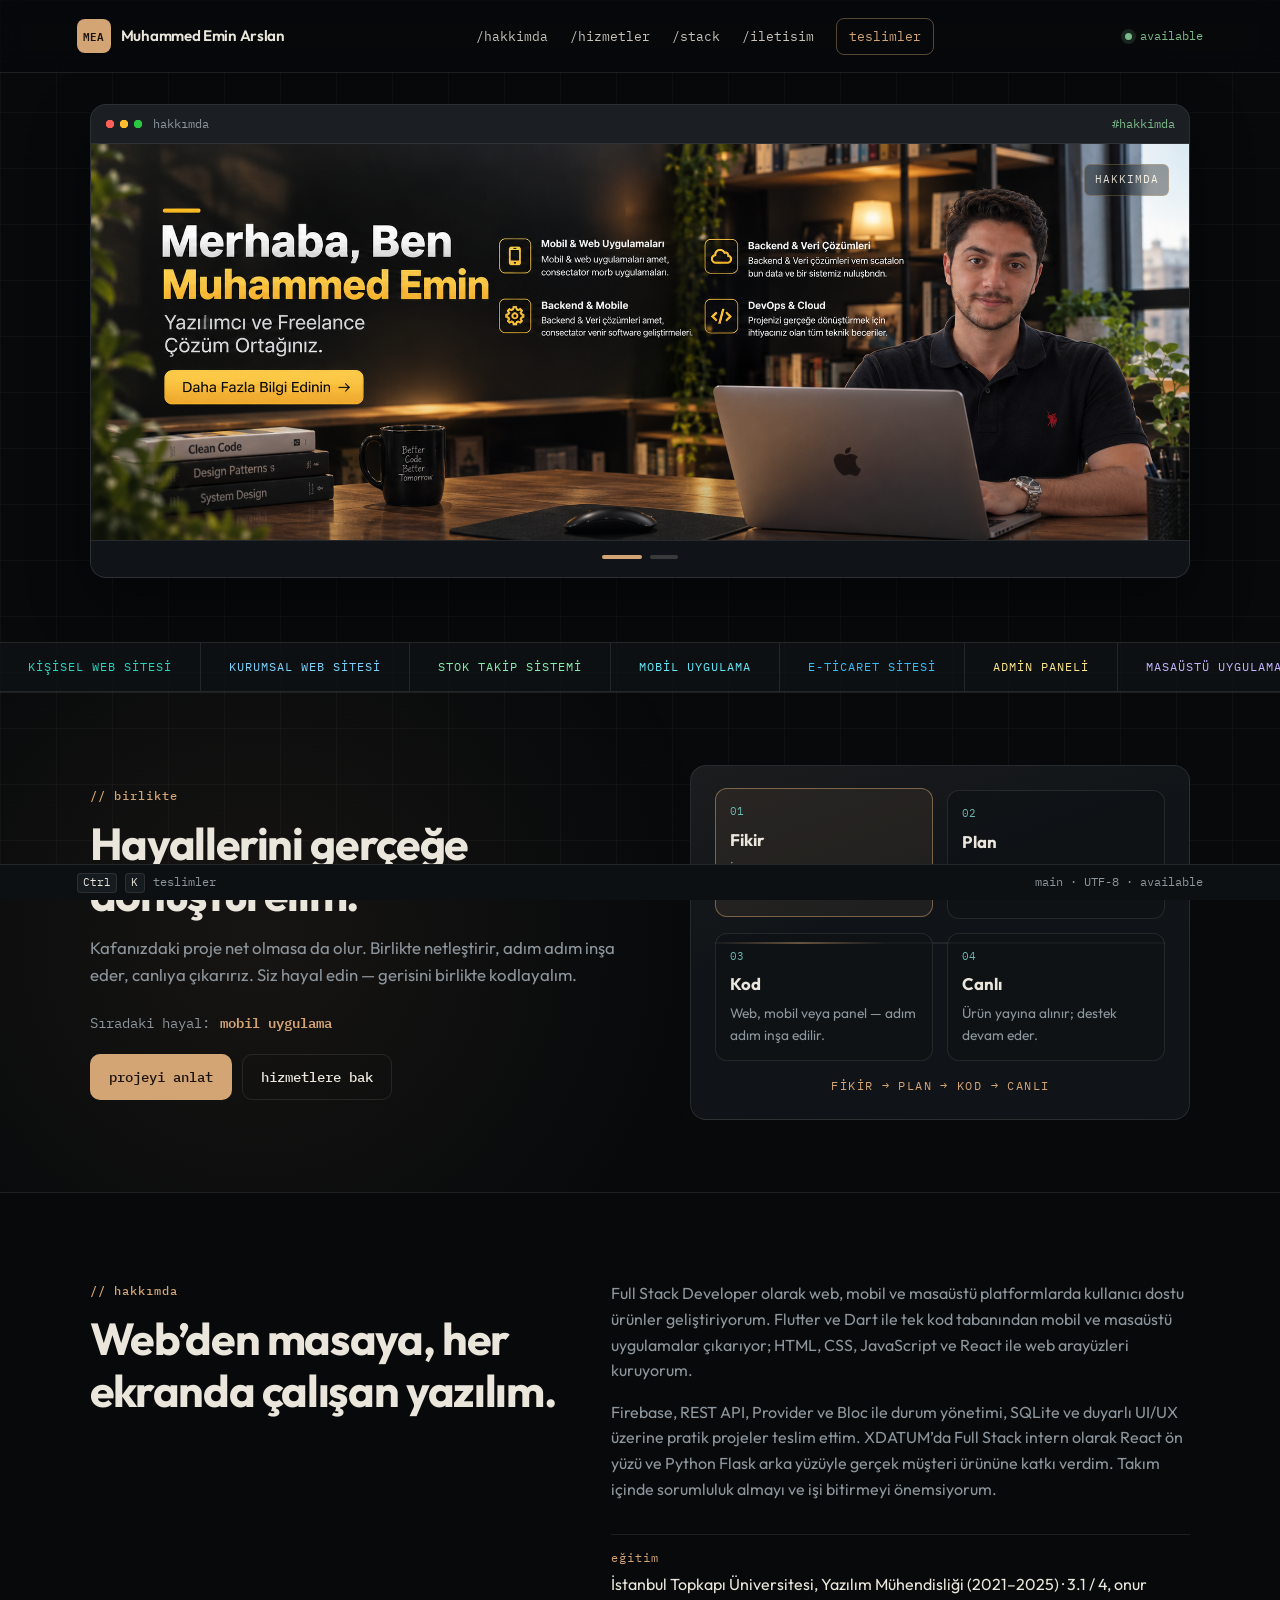
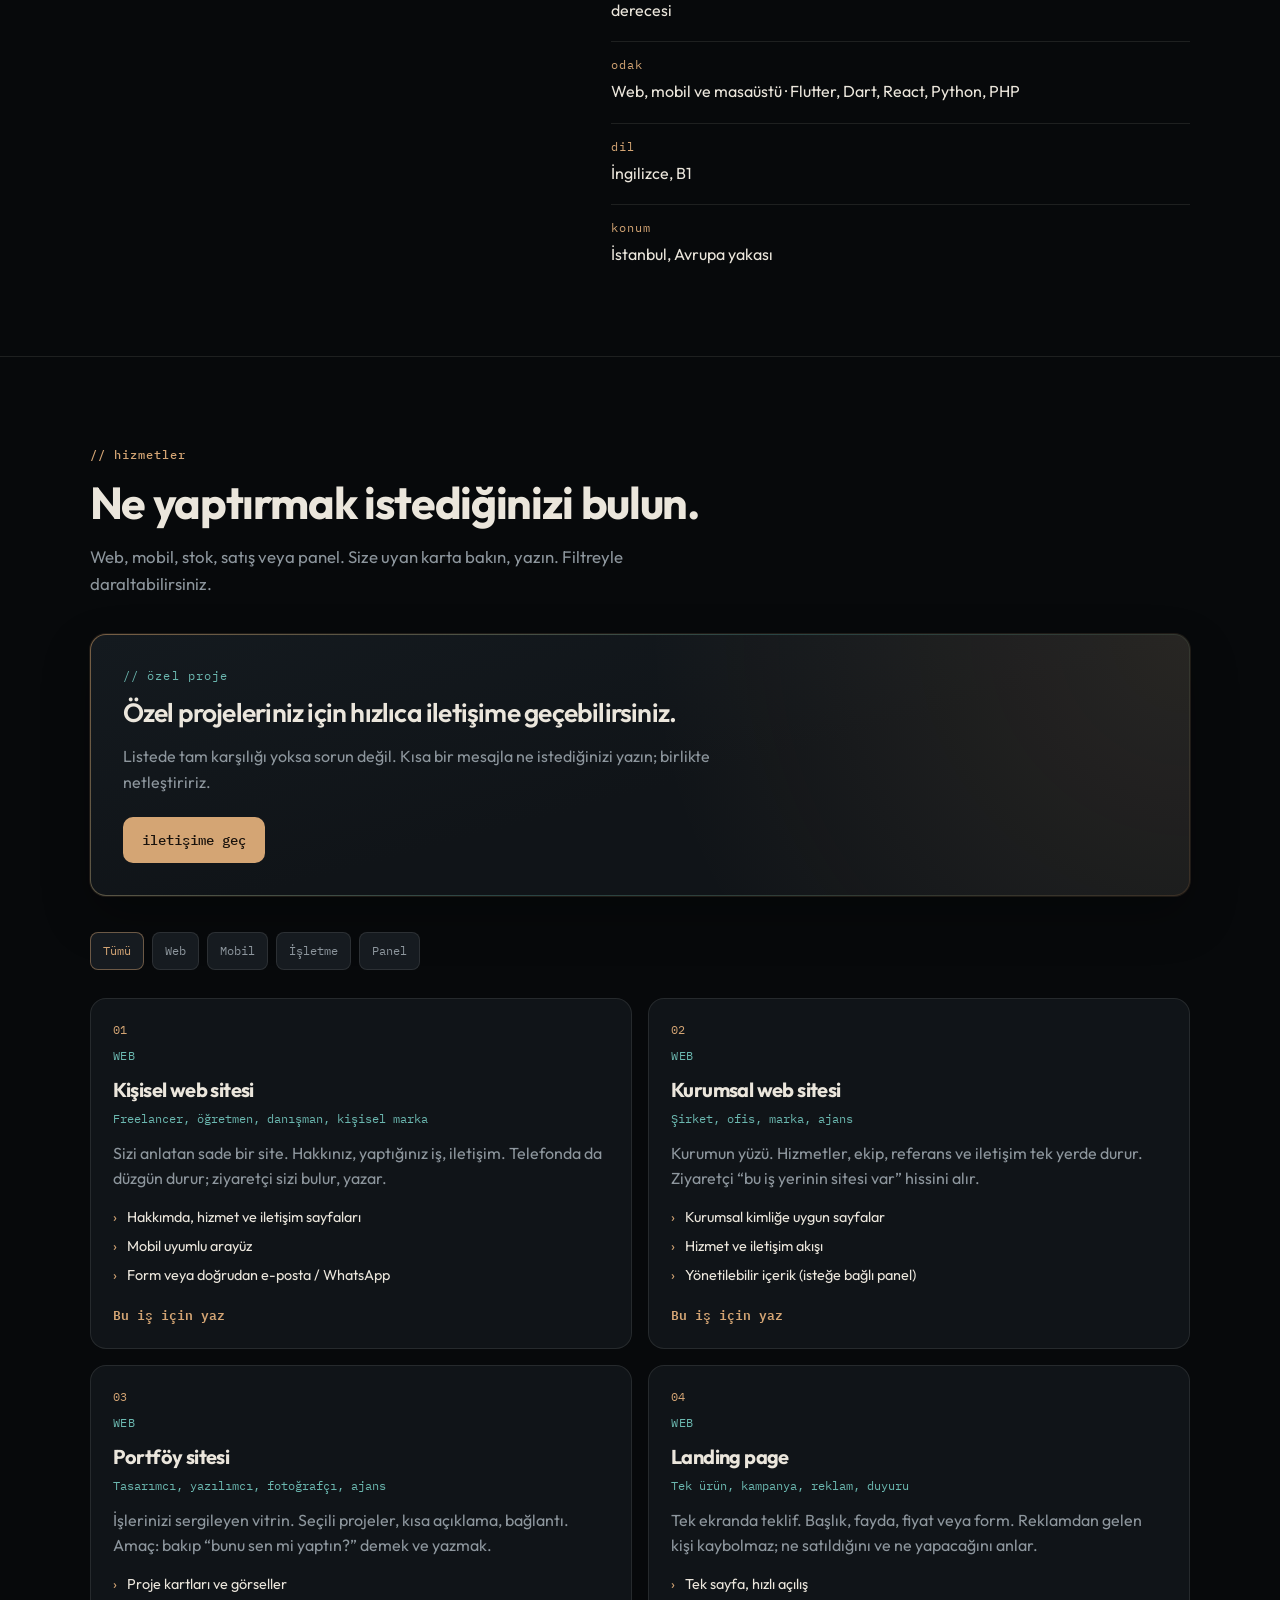
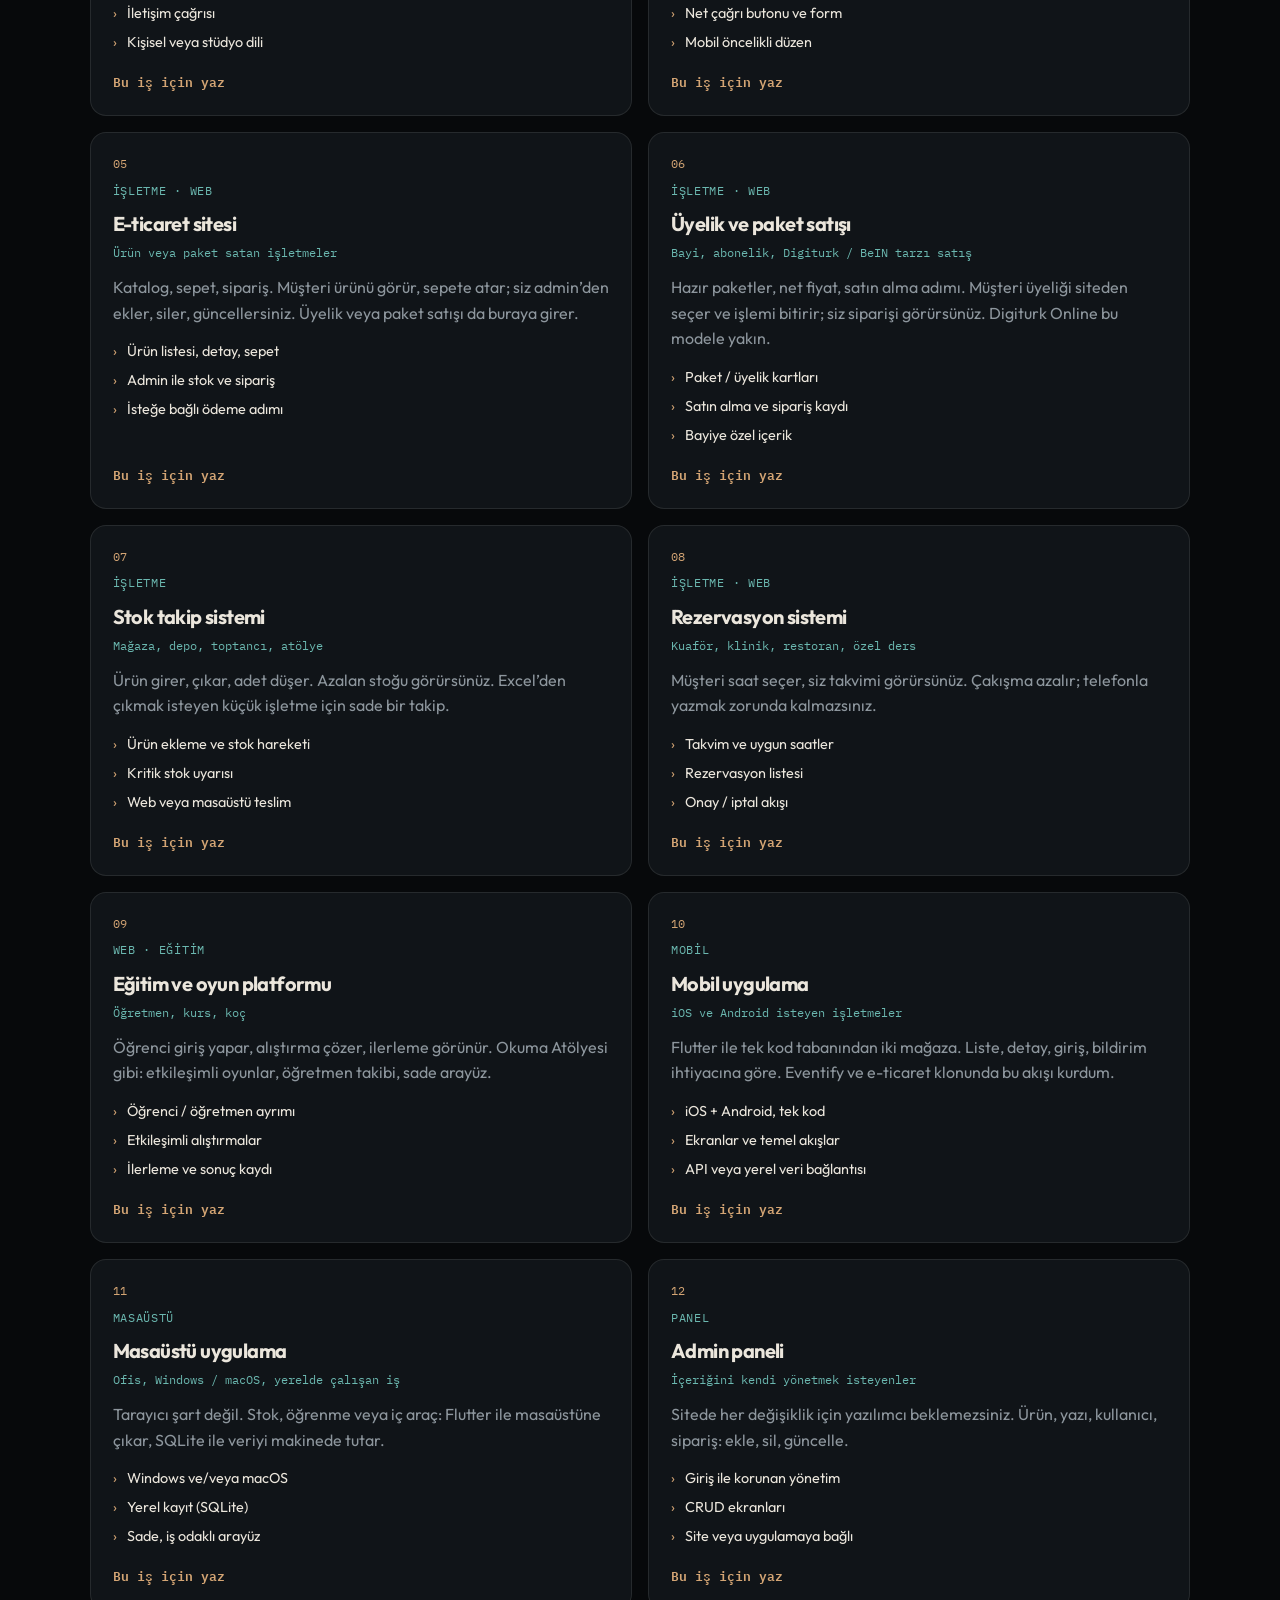
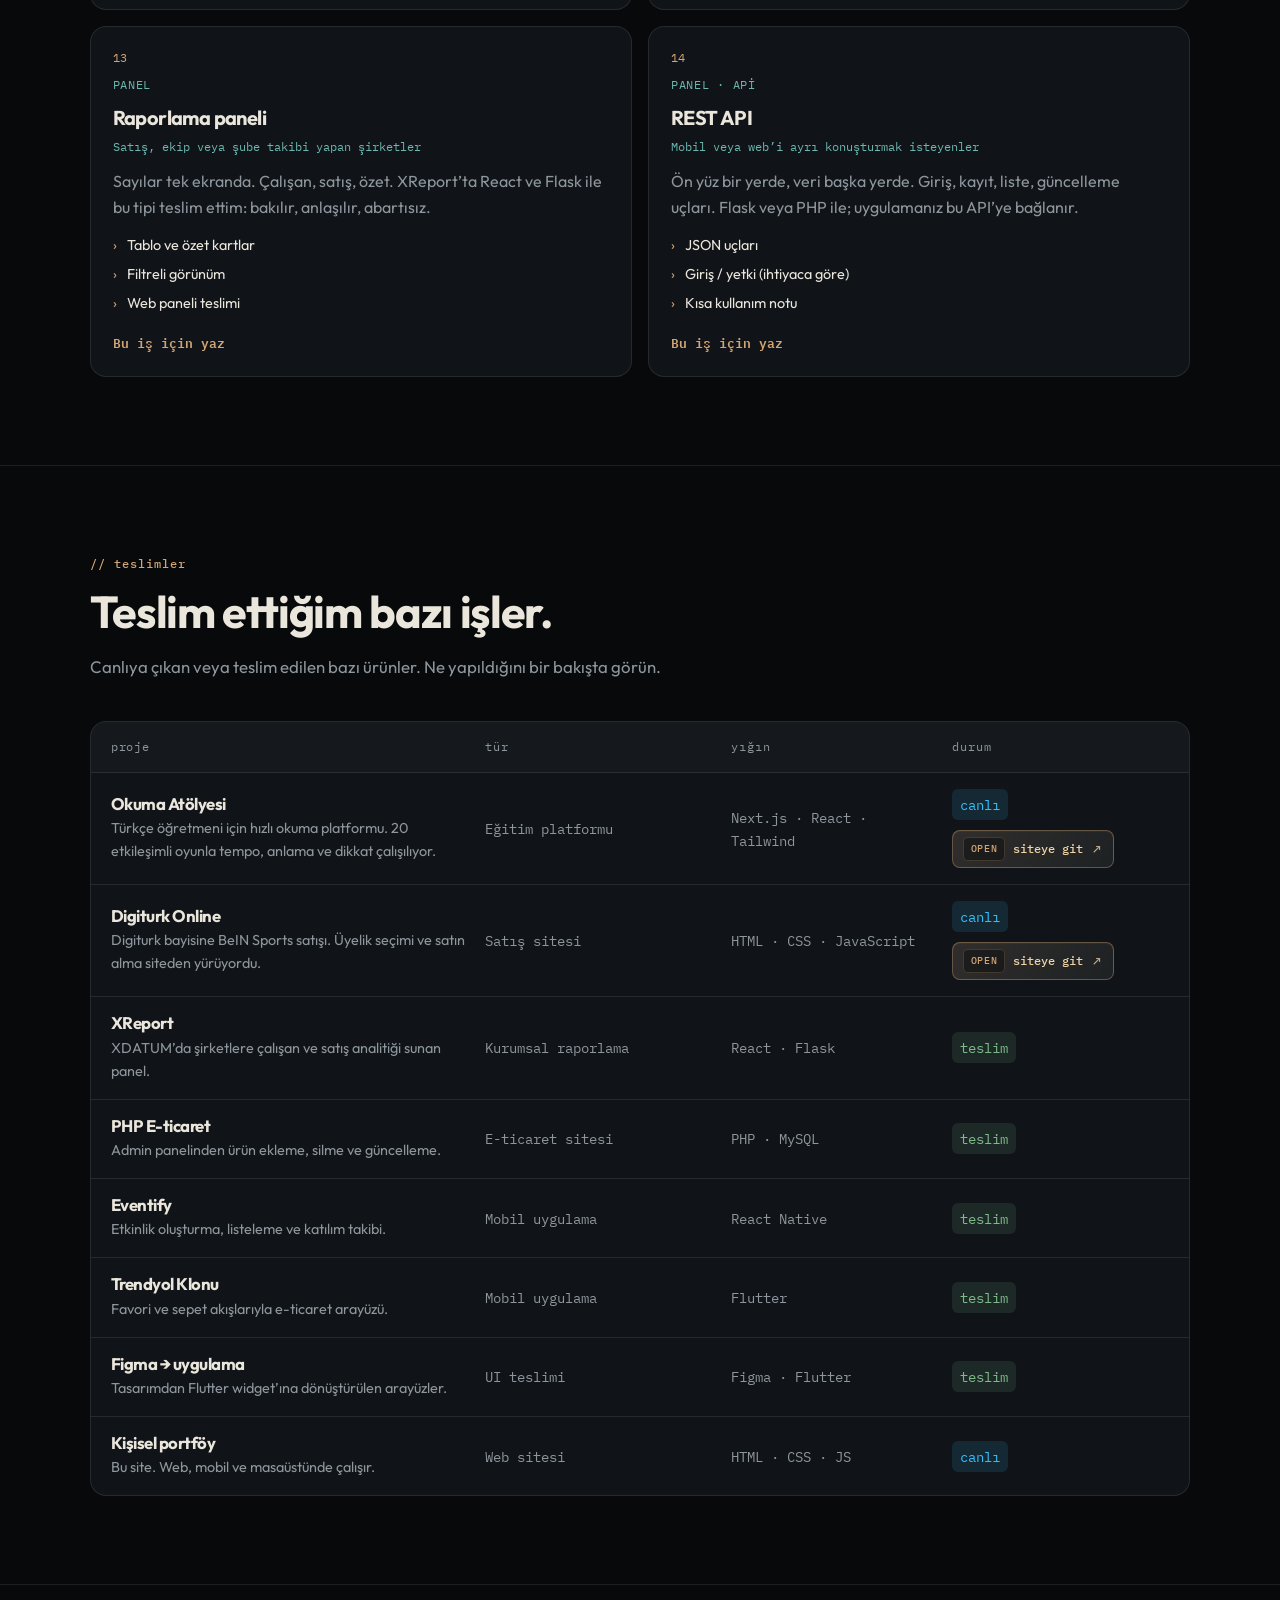
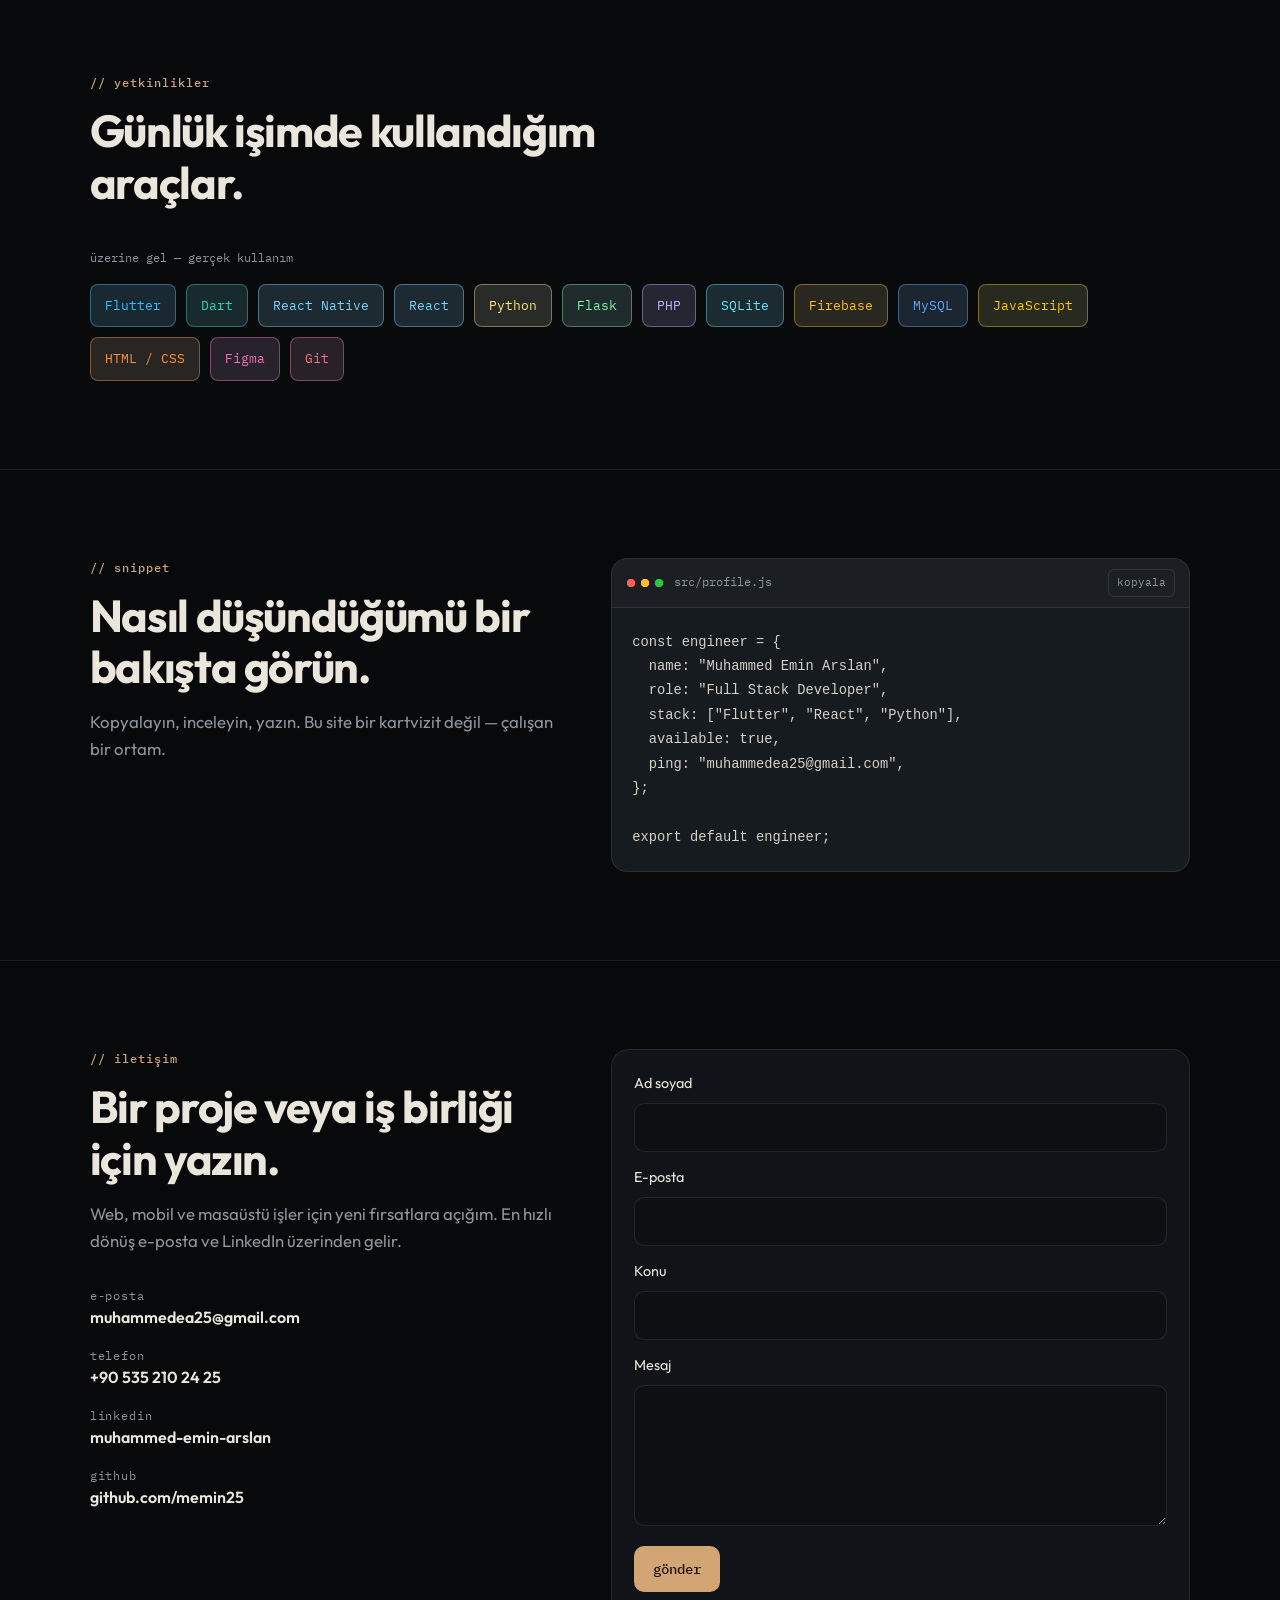
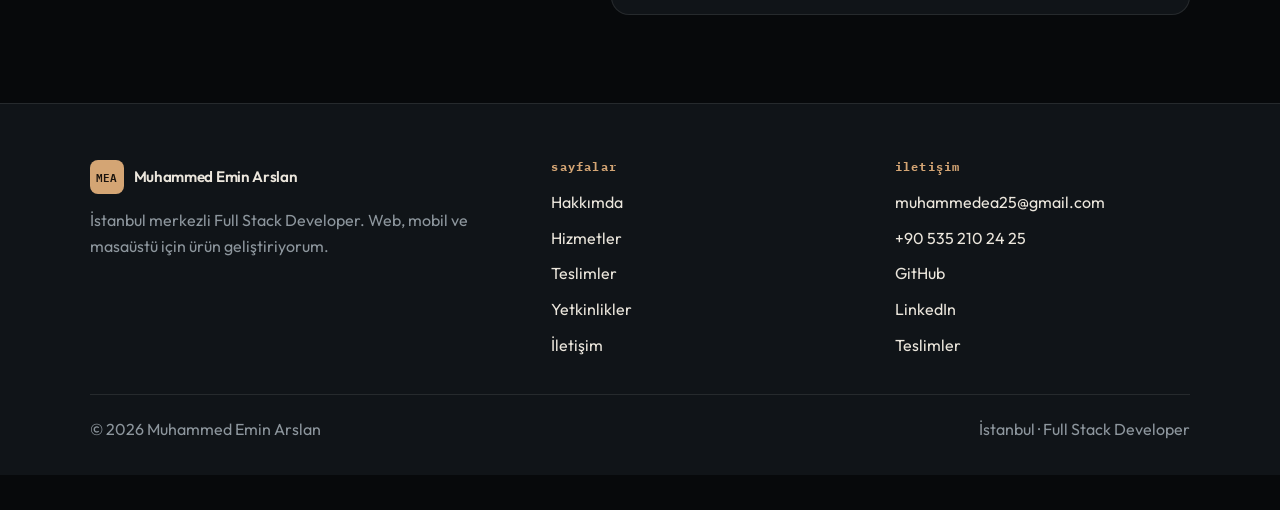
==== commit 93f774f1: "Ana sayfayı banner, hizmetler ve teslimler odaklı freelance portföye güncelle. GitHub aktivite bölüm" ====
--- a/index.html
+++ b/index.html
@@ -12,14 +12,14 @@
   <meta property="og:description" content="Web, mobil ve masaüstü uygulamaları geliştiren yazılım mühendisi.">
   <meta property="og:type" content="website">
   <meta property="og:url" content="https://muhammedeminarslanfinalprojesi.netlify.app/">
-  <meta property="og:image" content="https://muhammedeminarslanfinalprojesi.netlify.app/fotoo2.jpg">
+  <meta property="og:image" content="https://muhammedeminarslanfinalprojesi.netlify.app/yazilim-muhendisi.jpeg">
   <meta name="theme-color" content="#07090B">
 
   <link rel="icon" href="favicon.svg" type="image/svg+xml">
   <link rel="preconnect" href="https://fonts.googleapis.com">
   <link rel="preconnect" href="https://fonts.gstatic.com" crossorigin>
   <link href="https://fonts.googleapis.com/css2?family=IBM+Plex+Mono:wght@400;500;600&family=Outfit:wght@400;500;600;700&display=swap" rel="stylesheet">
-  <link rel="stylesheet" href="style.css?v=6">
+  <link rel="stylesheet" href="style.css?v=26">
 </head>
 <body>
   <div class="atmosphere" aria-hidden="true"></div>
@@ -38,16 +38,15 @@
     <div class="header-inner">
       <a class="logo" href="#anasayfa" aria-label="Ana sayfa">
         <span class="logo-mark">MEA</span>
-        <span class="logo-path">~/memin_job</span>
+        <span class="logo-path">Muhammed Emin Arslan</span>
       </a>
 
       <nav class="site-nav" id="site-nav" aria-label="Ana menü">
         <a href="#hakkimda">/hakkimda</a>
-        <a href="#deneyim">/deneyim</a>
-        <a href="#projeler">/projeler</a>
+        <a href="#hizmetler">/hizmetler</a>
         <a href="#yetkinlikler">/stack</a>
         <a href="#iletisim">/iletisim</a>
-        <a class="nav-cv" href="ozgecmis.html">özgeçmiş</a>
+        <a class="nav-cta" href="#teslimler">teslimler</a>
       </nav>
 
       <span class="header-status"><i></i> available</span>
@@ -56,68 +55,89 @@
 
   <main id="icerik">
     <section class="hero" id="anasayfa">
-      <div class="wrap hero-grid">
-        <div class="terminal" data-reveal>
+      <div class="hero-banner wrap" data-reveal id="hero-gallery">
+        <div class="hero-banner-shell">
           <div class="window-bar">
             <span class="window-dots" aria-hidden="true"></span>
-            <span class="window-title">mea@istanbul — zsh</span>
-            <span class="window-flag">available</span>
-          </div>
-          <div class="terminal-body" id="terminal">
-            <p class="term-line"><span class="prompt">$</span> whoami</p>
-            <p class="term-out">Muhammed Emin Arslan<br>Full Stack Developer · İstanbul</p>
-            <p class="term-line"><span class="prompt">$</span> stack</p>
-            <p class="term-out">Flutter · React · Python · Dart · Flask</p>
-            <p class="term-line"><span class="prompt">$</span> available</p>
-            <p class="term-out"><span class="ok">true</span> — freelance &amp; iş birliği</p>
-          </div>
-        </div>
-
-        <figure class="hero-file" data-reveal>
-          <div class="window-bar">
-            <span class="window-dots" aria-hidden="true"></span>
-            <span class="window-title">assets/fotoo2.jpg</span>
-            <span class="window-flag">1240×1550</span>
-          </div>
-          <img src="fotoo2.jpg" alt="Muhammed Emin Arslan, İstanbul sahilinde">
-          <figcaption>İstanbul, Avrupa yakası · Yazılım Mühendisliği, 2021–2025</figcaption>
-        </figure>
-
-        <div class="hero-copy" data-reveal>
+            <span class="window-title" id="hero-gallery-title">hakkımda</span>
+            <span class="window-flag" id="hero-gallery-flag">#hakkimda</span>
+          </div>
+          <div class="hero-banner-viewport" role="group" aria-label="Ana banner">
+            <a class="hero-banner-slide is-active" href="#hakkimda" data-title="hakkımda" data-flag="#hakkimda" data-width="2089" data-height="753">
+              <img src="memin_banner.png" width="2089" height="753" alt="Merhaba, ben Muhammed Emin">
+              <span class="hero-banner-overlay" aria-hidden="true"></span>
+              <span class="hero-banner-chip">hakkımda</span>
+            </a>
+            <a class="hero-banner-slide" href="#teslimler" data-title="teslimler" data-flag="#teslimler" data-width="2089" data-height="753">
+              <img src="banner2.png" width="2089" height="753" alt="Teslim edilen projeler">
+              <span class="hero-banner-overlay" aria-hidden="true"></span>
+              <span class="hero-banner-chip">teslimler</span>
+            </a>
+          </div>
+          <div class="hero-banner-foot">
+            <div class="hero-banner-dots" role="tablist" aria-label="Banner slaytları">
+              <button type="button" class="is-on" aria-label="Hakkımda" aria-selected="true"></button>
+              <button type="button" aria-label="Teslimler" aria-selected="false"></button>
+            </div>
+          </div>
+        </div>
+      </div>
+    </section>
+
+    <div class="ticker" aria-hidden="true">
+      <div class="ticker-track">
+        <span>Kişisel web sitesi</span><span>Kurumsal web sitesi</span><span>Stok takip sistemi</span><span>Mobil uygulama</span><span>E-ticaret sitesi</span><span>Admin paneli</span><span>Masaüstü uygulama</span><span>Raporlama paneli</span><span>Landing page</span><span>REST API</span><span>Rezervasyon sistemi</span><span>Portföy sitesi</span>
+        <span>Kişisel web sitesi</span><span>Kurumsal web sitesi</span><span>Stok takip sistemi</span><span>Mobil uygulama</span><span>E-ticaret sitesi</span><span>Admin paneli</span><span>Masaüstü uygulama</span><span>Raporlama paneli</span><span>Landing page</span><span>REST API</span><span>Rezervasyon sistemi</span><span>Portföy sitesi</span>
+      </div>
+    </div>
+
+    <section class="dream" id="vizyon">
+      <div class="wrap dream-grid">
+        <div class="dream-copy" data-reveal>
+          <p class="eyebrow">// birlikte</p>
+          <h2>Hayallerini gerçeğe dönüştürelim.</h2>
           <p class="lede">
-            İstanbul Topkapı Üniversitesi Yazılım Mühendisliği mezunuyum.
-            Web, mobil ve masaüstü için uçtan uca ürün teslim ediyorum.
-            Kısa bir not yeter — birlikte bakalım.
+            Kafanızdaki proje net olmasa da olur. Birlikte netleştirir, adım adım inşa eder,
+            canlıya çıkarırız. Siz hayal edin — gerisini birlikte kodlayalım.
+          </p>
+          <p class="dream-cycle">
+            <span class="dream-cycle-label">Sıradaki hayal:</span>
+            <span class="dream-phrase" id="dream-phrase" aria-live="polite">mobil uygulama</span>
           </p>
           <div class="hero-actions">
-            <a class="btn btn-primary" href="#projeler">seçili işler</a>
-            <a class="btn btn-ghost" href="#iletisim">iletişime geç</a>
-          </div>
-        </div>
-
-        <ul class="hero-stats" aria-label="Özet">
-          <li data-reveal>
-            <strong data-count="20" data-suffix="+">0</strong>
-            <span>tamamlanan proje</span>
-          </li>
-          <li data-reveal>
-            <strong data-count="3.1" data-decimals="1">0</strong>
-            <span>onur derecesi GPA</span>
-          </li>
-          <li data-reveal>
-            <strong data-count="320" data-suffix="s">0</strong>
-            <span>Flutter / Dart eğitimi</span>
-          </li>
-        </ul>
-      </div>
-    </section>
-
-    <div class="ticker" aria-hidden="true">
-      <div class="ticker-track">
-        <span>Dart</span><span>React</span><span>Flask</span><span>SQLite</span><span>Flutter</span><span>Python</span><span>PHP</span><span>Firebase</span><span>JavaScript</span><span>Git</span>
-        <span>Dart</span><span>React</span><span>Flask</span><span>SQLite</span><span>Flutter</span><span>Python</span><span>PHP</span><span>Firebase</span><span>JavaScript</span><span>Git</span>
-      </div>
-    </div>
+            <a class="btn btn-primary" href="#iletisim">projeyi anlat</a>
+            <a class="btn btn-ghost" href="#hizmetler">hizmetlere bak</a>
+          </div>
+        </div>
+
+        <div class="dream-panel" data-reveal>
+          <div class="dream-beam" aria-hidden="true"></div>
+          <ol class="dream-steps" id="dream-steps">
+            <li class="is-active">
+              <span class="step-no">01</span>
+              <strong>Fikir</strong>
+              <p>İhtiyacınızı dinler, kapsamı netleştiririz.</p>
+            </li>
+            <li>
+              <span class="step-no">02</span>
+              <strong>Plan</strong>
+              <p>Ekranlar, akış ve teslim takvimi belirlenir.</p>
+            </li>
+            <li>
+              <span class="step-no">03</span>
+              <strong>Kod</strong>
+              <p>Web, mobil veya panel — adım adım inşa edilir.</p>
+            </li>
+            <li>
+              <span class="step-no">04</span>
+              <strong>Canlı</strong>
+              <p>Ürün yayına alınır; destek devam eder.</p>
+            </li>
+          </ol>
+          <p class="dream-note">Fikir → Plan → Kod → Canlı</p>
+        </div>
+      </div>
+    </section>
 
     <section class="about" id="hakkimda">
       <div class="wrap about-grid">
@@ -161,153 +181,343 @@
       </div>
     </section>
 
-    <section class="experience" id="deneyim">
+    <section class="services" id="hizmetler">
       <div class="wrap">
         <div class="section-kicker" data-reveal>
-          <p class="eyebrow">// deneyim</p>
-          <h2>Staj, eğitim ve saha deneyimi.</h2>
-        </div>
-
-        <ol class="timeline">
-          <li data-reveal>
-            <p class="when">Ocak 2025 — Temmuz 2025</p>
-            <h3>Full Stack Developer Intern</h3>
-            <p class="where">XDATUM Yazılım Bilişim · İstanbul</p>
-            <p>
-              Resmi üniversite stajımda verilen görevleri tamamladım. Ağırlıklı
-              olarak ön yüz, gerektiğinde arka yüz geliştirmelerine katıldım.
-              XReport’ta React ve Python Flask ile şirketlere çalışan ve satış
-              analitiği sunan üründe ekiple teslim yaptık. LLM fine-tuning
-              çalışmalarında da yer aldım.
-            </p>
-          </li>
-          <li data-reveal>
-            <p class="when">Mayıs 2025 — Temmuz 2025</p>
-            <h3>Mobil Developer Eğitimi</h3>
-            <p class="where">SoftITo · İstanbul Ticaret Odası</p>
-            <p>
-              3. dönem programında 140 saat Dart ve 180 saat Flutter olmak üzere
-              320 saatlik eğitimi tamamladım. State management, API entegrasyonu
-              ve üretim odaklı arayüz pratikleri üzerine yoğunlaştım.
-            </p>
-          </li>
-          <li data-reveal>
-            <p class="when">2023 — 2024</p>
-            <h3>Gönüllü Stajyer</h3>
-            <p class="where">Özer Bilişim · İstanbul</p>
-            <p>İki aylık gönüllü staj sürecini tamamladım; yazılım süreçlerini yakından takip ederek teslimlere katkı verdim.</p>
-          </li>
-          <li data-reveal>
-            <p class="when">2022 — 2023</p>
-            <h3>Başkan Yardımcısı</h3>
-            <p class="where">Üniversite Bilişim Topluluğu Kulübü</p>
-            <p>Etkinlik organizasyonu ve koordinasyonunda görev aldım; takım çalışması, liderlik ve planlama becerilerimi geliştirdim.</p>
-          </li>
-          <li data-reveal>
-            <p class="when">2021 — 2023</p>
-            <h3>Matematik Öğretmeni</h3>
-            <p class="where">Buddy Akademi · İstanbul</p>
-            <p>
-              İki yıl dershanede matematik öğretmenliği yaptım. Topluluk önünde
-              konuşma, sunum ve bilgiyi net aktarma becerilerimi burada güçlendirdim.
-            </p>
-          </li>
-        </ol>
-      </div>
-    </section>
-
-    <section class="work" id="projeler">
+          <p class="eyebrow">// hizmetler</p>
+          <h2>Ne yaptırmak istediğinizi bulun.</h2>
+          <p class="lede">Web, mobil, stok, satış veya panel. Size uyan karta bakın, yazın. Filtreyle daraltabilirsiniz.</p>
+        </div>
+
+        <aside class="service-cta" data-reveal>
+          <div class="service-cta-inner">
+            <p class="service-cta-kicker">// özel proje</p>
+            <p class="service-cta-title">Özel projeleriniz için hızlıca iletişime geçebilirsiniz.</p>
+            <p class="service-cta-text">Listede tam karşılığı yoksa sorun değil. Kısa bir mesajla ne istediğinizi yazın; birlikte netleştiririz.</p>
+            <a class="btn btn-primary service-cta-btn" href="#iletisim">iletişime geç</a>
+          </div>
+        </aside>
+
+        <div class="service-filters" data-reveal role="tablist" aria-label="Hizmet filtresi">
+          <button type="button" class="is-on" data-filter="all">Tümü</button>
+          <button type="button" data-filter="web">Web</button>
+          <button type="button" data-filter="mobil">Mobil</button>
+          <button type="button" data-filter="isletme">İşletme</button>
+          <button type="button" data-filter="panel">Panel</button>
+        </div>
+
+        <div class="service-grid">
+          <article class="service" data-cat="web" data-reveal>
+            <p class="service-no">01</p>
+            <p class="tag">web</p>
+            <h3>Kişisel web sitesi</h3>
+            <p class="service-for">Freelancer, öğretmen, danışman, kişisel marka</p>
+            <p>Sizi anlatan sade bir site. Hakkınız, yaptığınız iş, iletişim. Telefonda da düzgün durur; ziyaretçi sizi bulur, yazar.</p>
+            <ul class="service-includes">
+              <li>Hakkımda, hizmet ve iletişim sayfaları</li>
+              <li>Mobil uyumlu arayüz</li>
+              <li>Form veya doğrudan e-posta / WhatsApp</li>
+            </ul>
+            <a class="text-link" href="#iletisim">Bu iş için yaz</a>
+          </article>
+
+          <article class="service" data-cat="web" data-reveal>
+            <p class="service-no">02</p>
+            <p class="tag">web</p>
+            <h3>Kurumsal web sitesi</h3>
+            <p class="service-for">Şirket, ofis, marka, ajans</p>
+            <p>Kurumun yüzü. Hizmetler, ekip, referans ve iletişim tek yerde durur. Ziyaretçi “bu iş yerinin sitesi var” hissini alır.</p>
+            <ul class="service-includes">
+              <li>Kurumsal kimliğe uygun sayfalar</li>
+              <li>Hizmet ve iletişim akışı</li>
+              <li>Yönetilebilir içerik (isteğe bağlı panel)</li>
+            </ul>
+            <a class="text-link" href="#iletisim">Bu iş için yaz</a>
+          </article>
+
+          <article class="service" data-cat="web" data-reveal>
+            <p class="service-no">03</p>
+            <p class="tag">web</p>
+            <h3>Portföy sitesi</h3>
+            <p class="service-for">Tasarımcı, yazılımcı, fotoğrafçı, ajans</p>
+            <p>İşlerinizi sergileyen vitrin. Seçili projeler, kısa açıklama, bağlantı. Amaç: bakıp “bunu sen mi yaptın?” demek ve yazmak.</p>
+            <ul class="service-includes">
+              <li>Proje kartları ve görseller</li>
+              <li>İletişim çağrısı</li>
+              <li>Kişisel veya stüdyo dili</li>
+            </ul>
+            <a class="text-link" href="#iletisim">Bu iş için yaz</a>
+          </article>
+
+          <article class="service" data-cat="web" data-reveal>
+            <p class="service-no">04</p>
+            <p class="tag">web</p>
+            <h3>Landing page</h3>
+            <p class="service-for">Tek ürün, kampanya, reklam, duyuru</p>
+            <p>Tek ekranda teklif. Başlık, fayda, fiyat veya form. Reklamdan gelen kişi kaybolmaz; ne satıldığını ve ne yapacağını anlar.</p>
+            <ul class="service-includes">
+              <li>Tek sayfa, hızlı açılış</li>
+              <li>Net çağrı butonu ve form</li>
+              <li>Mobil öncelikli düzen</li>
+            </ul>
+            <a class="text-link" href="#iletisim">Bu iş için yaz</a>
+          </article>
+
+          <article class="service" data-cat="isletme web" data-reveal>
+            <p class="service-no">05</p>
+            <p class="tag">işletme · web</p>
+            <h3>E-ticaret sitesi</h3>
+            <p class="service-for">Ürün veya paket satan işletmeler</p>
+            <p>Katalog, sepet, sipariş. Müşteri ürünü görür, sepete atar; siz admin’den ekler, siler, güncellersiniz. Üyelik veya paket satışı da buraya girer.</p>
+            <ul class="service-includes">
+              <li>Ürün listesi, detay, sepet</li>
+              <li>Admin ile stok ve sipariş</li>
+              <li>İsteğe bağlı ödeme adımı</li>
+            </ul>
+            <a class="text-link" href="#iletisim">Bu iş için yaz</a>
+          </article>
+
+          <article class="service" data-cat="isletme web" data-reveal>
+            <p class="service-no">06</p>
+            <p class="tag">işletme · web</p>
+            <h3>Üyelik ve paket satışı</h3>
+            <p class="service-for">Bayi, abonelik, Digiturk / BeIN tarzı satış</p>
+            <p>Hazır paketler, net fiyat, satın alma adımı. Müşteri üyeliği siteden seçer ve işlemi bitirir; siz siparişi görürsünüz. Digiturk Online bu modele yakın.</p>
+            <ul class="service-includes">
+              <li>Paket / üyelik kartları</li>
+              <li>Satın alma ve sipariş kaydı</li>
+              <li>Bayiye özel içerik</li>
+            </ul>
+            <a class="text-link" href="#iletisim">Bu iş için yaz</a>
+          </article>
+
+          <article class="service" data-cat="isletme" data-reveal>
+            <p class="service-no">07</p>
+            <p class="tag">işletme</p>
+            <h3>Stok takip sistemi</h3>
+            <p class="service-for">Mağaza, depo, toptancı, atölye</p>
+            <p>Ürün girer, çıkar, adet düşer. Azalan stoğu görürsünüz. Excel’den çıkmak isteyen küçük işletme için sade bir takip.</p>
+            <ul class="service-includes">
+              <li>Ürün ekleme ve stok hareketi</li>
+              <li>Kritik stok uyarısı</li>
+              <li>Web veya masaüstü teslim</li>
+            </ul>
+            <a class="text-link" href="#iletisim">Bu iş için yaz</a>
+          </article>
+
+          <article class="service" data-cat="isletme web" data-reveal>
+            <p class="service-no">08</p>
+            <p class="tag">işletme · web</p>
+            <h3>Rezervasyon sistemi</h3>
+            <p class="service-for">Kuaför, klinik, restoran, özel ders</p>
+            <p>Müşteri saat seçer, siz takvimi görürsünüz. Çakışma azalır; telefonla yazmak zorunda kalmazsınız.</p>
+            <ul class="service-includes">
+              <li>Takvim ve uygun saatler</li>
+              <li>Rezervasyon listesi</li>
+              <li>Onay / iptal akışı</li>
+            </ul>
+            <a class="text-link" href="#iletisim">Bu iş için yaz</a>
+          </article>
+
+          <article class="service" data-cat="web" data-reveal>
+            <p class="service-no">09</p>
+            <p class="tag">web · eğitim</p>
+            <h3>Eğitim ve oyun platformu</h3>
+            <p class="service-for">Öğretmen, kurs, koç</p>
+            <p>Öğrenci giriş yapar, alıştırma çözer, ilerleme görünür. Okuma Atölyesi gibi: etkileşimli oyunlar, öğretmen takibi, sade arayüz.</p>
+            <ul class="service-includes">
+              <li>Öğrenci / öğretmen ayrımı</li>
+              <li>Etkileşimli alıştırmalar</li>
+              <li>İlerleme ve sonuç kaydı</li>
+            </ul>
+            <a class="text-link" href="#iletisim">Bu iş için yaz</a>
+          </article>
+
+          <article class="service" data-cat="mobil" data-reveal>
+            <p class="service-no">10</p>
+            <p class="tag">mobil</p>
+            <h3>Mobil uygulama</h3>
+            <p class="service-for">iOS ve Android isteyen işletmeler</p>
+            <p>Flutter ile tek kod tabanından iki mağaza. Liste, detay, giriş, bildirim ihtiyacına göre. Eventify ve e-ticaret klonunda bu akışı kurdum.</p>
+            <ul class="service-includes">
+              <li>iOS + Android, tek kod</li>
+              <li>Ekranlar ve temel akışlar</li>
+              <li>API veya yerel veri bağlantısı</li>
+            </ul>
+            <a class="text-link" href="#iletisim">Bu iş için yaz</a>
+          </article>
+
+          <article class="service" data-cat="isletme" data-reveal>
+            <p class="service-no">11</p>
+            <p class="tag">masaüstü</p>
+            <h3>Masaüstü uygulama</h3>
+            <p class="service-for">Ofis, Windows / macOS, yerelde çalışan iş</p>
+            <p>Tarayıcı şart değil. Stok, öğrenme veya iç araç: Flutter ile masaüstüne çıkar, SQLite ile veriyi makinede tutar.</p>
+            <ul class="service-includes">
+              <li>Windows ve/veya macOS</li>
+              <li>Yerel kayıt (SQLite)</li>
+              <li>Sade, iş odaklı arayüz</li>
+            </ul>
+            <a class="text-link" href="#iletisim">Bu iş için yaz</a>
+          </article>
+
+          <article class="service" data-cat="panel" data-reveal>
+            <p class="service-no">12</p>
+            <p class="tag">panel</p>
+            <h3>Admin paneli</h3>
+            <p class="service-for">İçeriğini kendi yönetmek isteyenler</p>
+            <p>Sitede her değişiklik için yazılımcı beklemezsiniz. Ürün, yazı, kullanıcı, sipariş: ekle, sil, güncelle.</p>
+            <ul class="service-includes">
+              <li>Giriş ile korunan yönetim</li>
+              <li>CRUD ekranları</li>
+              <li>Site veya uygulamaya bağlı</li>
+            </ul>
+            <a class="text-link" href="#iletisim">Bu iş için yaz</a>
+          </article>
+
+          <article class="service" data-cat="panel" data-reveal>
+            <p class="service-no">13</p>
+            <p class="tag">panel</p>
+            <h3>Raporlama paneli</h3>
+            <p class="service-for">Satış, ekip veya şube takibi yapan şirketler</p>
+            <p>Sayılar tek ekranda. Çalışan, satış, özet. XReport’ta React ve Flask ile bu tipi teslim ettim: bakılır, anlaşılır, abartısız.</p>
+            <ul class="service-includes">
+              <li>Tablo ve özet kartlar</li>
+              <li>Filtreli görünüm</li>
+              <li>Web paneli teslimi</li>
+            </ul>
+            <a class="text-link" href="#iletisim">Bu iş için yaz</a>
+          </article>
+
+          <article class="service" data-cat="panel" data-reveal>
+            <p class="service-no">14</p>
+            <p class="tag">panel · api</p>
+            <h3>REST API</h3>
+            <p class="service-for">Mobil veya web’i ayrı konuşturmak isteyenler</p>
+            <p>Ön yüz bir yerde, veri başka yerde. Giriş, kayıt, liste, güncelleme uçları. Flask veya PHP ile; uygulamanız bu API’ye bağlanır.</p>
+            <ul class="service-includes">
+              <li>JSON uçları</li>
+              <li>Giriş / yetki (ihtiyaca göre)</li>
+              <li>Kısa kullanım notu</li>
+            </ul>
+            <a class="text-link" href="#iletisim">Bu iş için yaz</a>
+          </article>
+        </div>
+      </div>
+    </section>
+
+    <section class="delivered" id="teslimler">
       <div class="wrap">
         <div class="section-kicker" data-reveal>
-          <p class="eyebrow">// seçili işler</p>
-          <h2>Üzerinde çalıştığım ürünler.</h2>
-        </div>
-
-        <div class="project-grid">
-          <article class="project featured" data-reveal data-path="lib/features/learn/home.dart" data-log="feat: desktop target + sqlite persistence">
-            <p class="tag">devam ediyor · mobil &amp; masaüstü</p>
-            <h3>SQ Akademi</h3>
-            <p>Flutter ve SQLite ile geliştirdiğim öğrenme uygulaması. Mobil ve masaüstü hedefli; yakında pazara sunmayı planlıyorum.</p>
-            <ul class="stack">
-              <li>Flutter</li>
-              <li>Dart</li>
-              <li>SQLite</li>
-            </ul>
-          </article>
-
-          <article class="project" data-reveal data-path="lib/screens/cart_screen.dart" data-log="feat: favori ve sepet akışı">
-            <p class="tag">mobil</p>
-            <h3>Trendyol Klonu</h3>
-            <p>Favoriye ekleme, sepete ekleme ve çıkarma gibi temel e-ticaret akışlarını Flutter widget’larıyla birebir arayüz yaklaşımıyla uyguladım.</p>
-            <ul class="stack">
-              <li>Flutter</li>
-              <li>Dart</li>
-            </ul>
-            <a class="text-link" href="https://github.com/memin25/Trendyol_clone" target="_blank" rel="noopener noreferrer">GitHub’da incele</a>
-          </article>
-
-          <article class="project" data-reveal data-path="src/screens/Events.jsx" data-log="feat: etkinlik oluşturma ve listeleme">
-            <p class="tag">react native</p>
-            <h3>Eventify</h3>
-            <p>Etkinlik oluşturma, listeleme ve detay. Kullanıcılar katıldıkları ve yayınladıkları etkinlikleri takip edebiliyor. React Native ve Expo öğrenmek için geliştirdim.</p>
-            <ul class="stack">
-              <li>React Native</li>
-              <li>Expo</li>
-            </ul>
-            <a class="text-link" href="https://github.com/memin25/Eventify_mobile_app" target="_blank" rel="noopener noreferrer">GitHub’da incele</a>
-          </article>
-
-          <article class="project" data-reveal data-path="src/pages/Analytics.jsx" data-log="feat: satış ve çalışan raporları">
-            <p class="tag">staj · web</p>
-            <h3>XReport</h3>
-            <p>XDATUM’da geliştirilen analitik paneli. Şirketlere çalışan ve satış verileri üzerinden raporlama sunuyor.</p>
-            <ul class="stack">
-              <li>React</li>
-              <li>Python</li>
-              <li>Flask</li>
-            </ul>
-          </article>
-
-          <article class="project" data-reveal data-path="admin/products.php" data-log="feat: admin crud + mysql">
-            <p class="tag">web</p>
-            <h3>PHP E-ticaret</h3>
-            <p>Admin panelinden ürün ekleme, silme ve güncelleme yapılan e-ticaret sitesi. HTML, CSS, JavaScript, PHP ve MySQL ile tüm temel akışlar çalışır durumda.</p>
-            <ul class="stack">
-              <li>PHP</li>
-              <li>MySQL</li>
-              <li>JavaScript</li>
-            </ul>
-          </article>
-
-          <article class="project" data-reveal data-path="lib/ui/figma_screen.dart" data-log="chore: figma to widget">
-            <p class="tag">tasarım → kod</p>
-            <h3>Figma’dan uygulamaya</h3>
-            <p>Figma tasarımlarını inceleyerek Flutter uygulamalarına dönüştürdüm. Widget yapısı ve responsive tasarım üzerine yoğun pratik yaptım.</p>
-            <ul class="stack">
-              <li>Figma</li>
-              <li>Flutter</li>
-            </ul>
-          </article>
-
-          <article class="project" data-reveal data-path="src/alert_system.py" data-log="feat: threat detect + alarm">
-            <p class="tag">bitirme · python</p>
-            <h3>Görüntü İşleme Uyarı Sistemi</h3>
-            <p>Doç. Dr. Cevat Rahebi danışmanlığında tehdit algılama ve alarm üretmeye odaklanan bitirme çalışması. Görüntü işleme üzerine ilerliyor.</p>
-            <ul class="stack">
-              <li>Python</li>
-              <li>Görüntü işleme</li>
-            </ul>
-          </article>
-
-          <article class="project" data-reveal data-path="src/app/index.html" data-log="feat: terminal hero + live github">
-            <p class="tag">web</p>
-            <h3>Kişisel portföy</h3>
-            <p>Projelerimi ve yetkinliklerimi sergilemek için HTML, CSS ve JavaScript ile geliştirdiğim bu site. Mobil ve masaüstü ekranlarda çalışacak şekilde tasarlandı.</p>
-            <ul class="stack">
-              <li>HTML</li>
-              <li>CSS</li>
-              <li>JavaScript</li>
-            </ul>
+          <p class="eyebrow">// teslimler</p>
+          <h2>Teslim ettiğim bazı işler.</h2>
+          <p class="lede">Canlıya çıkan veya teslim edilen bazı ürünler. Ne yapıldığını bir bakışta görün.</p>
+        </div>
+
+        <div class="ship-table" data-reveal>
+          <div class="ship-head" aria-hidden="true">
+            <span>proje</span>
+            <span>tür</span>
+            <span>yığın</span>
+            <span>durum</span>
+          </div>
+
+          <article class="ship-row">
+            <div>
+              <h3><a href="https://okumaatolyesi.com" target="_blank" rel="noopener noreferrer">Okuma Atölyesi</a></h3>
+              <p>Türkçe öğretmeni için hızlı okuma platformu. 20 etkileşimli oyunla tempo, anlama ve dikkat çalışılıyor.</p>
+            </div>
+            <p class="ship-type">Eğitim platformu</p>
+            <p class="ship-stack">Next.js · React · Tailwind</p>
+            <div class="ship-status-cell">
+              <p class="ship-status is-live">canlı</p>
+              <a class="ship-visit" href="https://okumaatolyesi.com" target="_blank" rel="noopener noreferrer"><span class="ship-visit-cmd">open</span><span>siteye git</span><span class="ship-visit-arrow" aria-hidden="true">↗</span></a>
+            </div>
+          </article>
+
+          <article class="ship-row">
+            <div>
+              <h3><a href="https://digiturk-online.com" target="_blank" rel="noopener noreferrer">Digiturk Online</a></h3>
+              <p>Digiturk bayisine BeIN Sports satışı. Üyelik seçimi ve satın alma siteden yürüyordu.</p>
+            </div>
+            <p class="ship-type">Satış sitesi</p>
+            <p class="ship-stack">HTML · CSS · JavaScript</p>
+            <div class="ship-status-cell">
+              <p class="ship-status is-live">canlı</p>
+              <a class="ship-visit" href="https://digiturk-online.com" target="_blank" rel="noopener noreferrer"><span class="ship-visit-cmd">open</span><span>siteye git</span><span class="ship-visit-arrow" aria-hidden="true">↗</span></a>
+            </div>
+          </article>
+
+          <article class="ship-row">
+            <div>
+              <h3>XReport</h3>
+              <p>XDATUM’da şirketlere çalışan ve satış analitiği sunan panel.</p>
+            </div>
+            <p class="ship-type">Kurumsal raporlama</p>
+            <p class="ship-stack">React · Flask</p>
+            <div class="ship-status-cell">
+              <p class="ship-status is-done">teslim</p>
+            </div>
+          </article>
+
+          <article class="ship-row">
+            <div>
+              <h3>PHP E-ticaret</h3>
+              <p>Admin panelinden ürün ekleme, silme ve güncelleme.</p>
+            </div>
+            <p class="ship-type">E-ticaret sitesi</p>
+            <p class="ship-stack">PHP · MySQL</p>
+            <div class="ship-status-cell">
+              <p class="ship-status is-done">teslim</p>
+            </div>
+          </article>
+
+          <article class="ship-row">
+            <div>
+              <h3>Eventify</h3>
+              <p>Etkinlik oluşturma, listeleme ve katılım takibi.</p>
+            </div>
+            <p class="ship-type">Mobil uygulama</p>
+            <p class="ship-stack">React Native</p>
+            <div class="ship-status-cell">
+              <p class="ship-status is-done">teslim</p>
+            </div>
+          </article>
+
+          <article class="ship-row">
+            <div>
+              <h3>Trendyol Klonu</h3>
+              <p>Favori ve sepet akışlarıyla e-ticaret arayüzü.</p>
+            </div>
+            <p class="ship-type">Mobil uygulama</p>
+            <p class="ship-stack">Flutter</p>
+            <div class="ship-status-cell">
+              <p class="ship-status is-done">teslim</p>
+            </div>
+          </article>
+
+          <article class="ship-row">
+            <div>
+              <h3>Figma → uygulama</h3>
+              <p>Tasarımdan Flutter widget’ına dönüştürülen arayüzler.</p>
+            </div>
+            <p class="ship-type">UI teslimi</p>
+            <p class="ship-stack">Figma · Flutter</p>
+            <div class="ship-status-cell">
+              <p class="ship-status is-done">teslim</p>
+            </div>
+          </article>
+
+          <article class="ship-row">
+            <div>
+              <h3>Kişisel portföy</h3>
+              <p>Bu site. Web, mobil ve masaüstünde çalışır.</p>
+            </div>
+            <p class="ship-type">Web sitesi</p>
+            <p class="ship-stack">HTML · CSS · JS</p>
+            <div class="ship-status-cell">
+              <p class="ship-status is-live">canlı</p>
+            </div>
           </article>
         </div>
       </div>
@@ -323,20 +533,20 @@
         <div class="token-board" data-reveal>
           <p class="token-hint">üzerine gel — gerçek kullanım</p>
           <div class="tokens">
-            <button type="button" class="token" data-hint="Provider / Bloc">Flutter</button>
-            <button type="button" class="token" data-hint="null-safety, tek kod tabanı">Dart</button>
-            <button type="button" class="token" data-hint="Expo ile etkinlik uygulaması">React Native</button>
-            <button type="button" class="token" data-hint="XReport analitik paneli">React</button>
-            <button type="button" class="token" data-hint="Flask API">Python</button>
-            <button type="button" class="token" data-hint="REST + raporlama">Flask</button>
-            <button type="button" class="token" data-hint="e-ticaret CRUD">PHP</button>
-            <button type="button" class="token" data-hint="yerel kalıcılık">SQLite</button>
-            <button type="button" class="token" data-hint="auth &amp; realtime">Firebase</button>
-            <button type="button" class="token" data-hint="ilişkisel veri">MySQL</button>
-            <button type="button" class="token" data-hint="DOM, form, arayüz">JavaScript</button>
-            <button type="button" class="token" data-hint="duyarlı arayüz">HTML / CSS</button>
-            <button type="button" class="token" data-hint="tasarımdan widget’a">Figma</button>
-            <button type="button" class="token" data-hint="GitHub iş akışı">Git</button>
+            <button type="button" class="token" data-lang="flutter" data-hint="Provider / Bloc">Flutter</button>
+            <button type="button" class="token" data-lang="dart" data-hint="null-safety, tek kod tabanı">Dart</button>
+            <button type="button" class="token" data-lang="react-native" data-hint="Expo ile etkinlik uygulaması">React Native</button>
+            <button type="button" class="token" data-lang="react" data-hint="XReport analitik paneli">React</button>
+            <button type="button" class="token" data-lang="python" data-hint="Flask API">Python</button>
+            <button type="button" class="token" data-lang="flask" data-hint="REST + raporlama">Flask</button>
+            <button type="button" class="token" data-lang="php" data-hint="e-ticaret CRUD">PHP</button>
+            <button type="button" class="token" data-lang="sqlite" data-hint="yerel kalıcılık">SQLite</button>
+            <button type="button" class="token" data-lang="firebase" data-hint="auth &amp; realtime">Firebase</button>
+            <button type="button" class="token" data-lang="mysql" data-hint="ilişkisel veri">MySQL</button>
+            <button type="button" class="token" data-lang="javascript" data-hint="DOM, form, arayüz">JavaScript</button>
+            <button type="button" class="token" data-lang="html" data-hint="duyarlı arayüz">HTML / CSS</button>
+            <button type="button" class="token" data-lang="figma" data-hint="tasarımdan widget’a">Figma</button>
+            <button type="button" class="token" data-lang="git" data-hint="GitHub iş akışı">Git</button>
           </div>
         </div>
       </div>
@@ -366,35 +576,6 @@
 
 export default engineer;</code></pre>
         </div>
-      </div>
-    </section>
-
-    <section class="github" id="github">
-      <div class="wrap">
-        <div class="section-kicker" data-reveal>
-          <p class="eyebrow">// github</p>
-          <h2>Canlı aktivite, statik kart değil.</h2>
-        </div>
-
-        <div class="gh-grid" data-reveal>
-          <article class="gh-card">
-            <p class="gh-kicker">memin25</p>
-            <h3>Dil dağılımı</h3>
-            <div id="gh-langs" class="gh-langs">
-              <p class="gh-fallback">GitHub verisi yükleniyor…</p>
-            </div>
-          </article>
-          <article class="gh-card">
-            <p class="gh-kicker">public events</p>
-            <h3>Son commit’ler</h3>
-            <ul id="gh-events" class="gh-events">
-              <li class="gh-fallback">Son aktiviteler alınıyor…</li>
-            </ul>
-          </article>
-        </div>
-        <p class="gh-more">
-          <a class="text-link" href="https://github.com/memin25" target="_blank" rel="noopener noreferrer">github.com/memin25</a>
-        </p>
       </div>
     </section>
 
@@ -461,7 +642,7 @@
         <div class="footer-brand">
           <a class="logo" href="#anasayfa">
             <span class="logo-mark">MEA</span>
-            <span class="logo-path">~/memin_job</span>
+            <span class="logo-path">Muhammed Emin Arslan</span>
           </a>
           <p>İstanbul merkezli Full Stack Developer. Web, mobil ve masaüstü için ürün geliştiriyorum.</p>
         </div>
@@ -469,8 +650,8 @@
           <h3>sayfalar</h3>
           <ul>
             <li><a href="#hakkimda">Hakkımda</a></li>
-            <li><a href="#deneyim">Deneyim</a></li>
-            <li><a href="#projeler">Projeler</a></li>
+            <li><a href="#hizmetler">Hizmetler</a></li>
+            <li><a href="#teslimler">Teslimler</a></li>
             <li><a href="#yetkinlikler">Yetkinlikler</a></li>
             <li><a href="#iletisim">İletişim</a></li>
           </ul>
@@ -482,7 +663,7 @@
             <li><a href="tel:+905352102425">+90 535 210 24 25</a></li>
             <li><a href="https://github.com/memin25" target="_blank" rel="noopener noreferrer">GitHub</a></li>
             <li><a href="https://www.linkedin.com/in/muhammed-emin-arslan-79b381238/" target="_blank" rel="noopener noreferrer">LinkedIn</a></li>
-            <li><a href="ozgecmis.html">Özgeçmiş</a></li>
+            <li><a href="#teslimler">Teslimler</a></li>
           </ul>
         </div>
       </div>
@@ -494,9 +675,9 @@
   </footer>
 
   <div class="statusbar">
-    <button type="button" class="kbd-hint" id="kbd-hint" aria-label="Proje listesini aç">
+    <button type="button" class="kbd-hint" id="kbd-hint" aria-label="Teslim listesini aç">
       <kbd id="kbd-mod">⌘</kbd><kbd>K</kbd>
-      <span>projeler</span>
+      <span>teslimler</span>
     </button>
     <span class="statusbar-meta">main · UTF-8 · available</span>
   </div>
@@ -504,11 +685,11 @@
   <div class="palette" id="palette" hidden>
     <div class="palette-panel" role="dialog" aria-modal="true" aria-labelledby="palette-title">
       <p id="palette-title" class="sr-only">Komut paleti</p>
-      <input type="search" id="palette-input" placeholder="projeler, iletişim, stack…" autocomplete="off" aria-label="Komut ara">
+      <input type="search" id="palette-input" placeholder="teslimler, iletişim, stack…" autocomplete="off" aria-label="Komut ara">
       <ul id="palette-list"></ul>
     </div>
   </div>
 
-  <script src="script.js?v=6"></script>
+  <script src="script.js?v=21"></script>
 </body>
 </html>
--- a/style.css
+++ b/style.css
@@ -16,6 +16,19 @@
   --header: 72px;
   --mono: "IBM Plex Mono", ui-monospace, SFMono-Regular, Menlo, monospace;
   --sans: "Outfit", system-ui, sans-serif;
+  --c-dart: #2bd4bd;
+  --c-react: #7dd3fc;
+  --c-flask: #86efac;
+  --c-sqlite: #67e8f9;
+  --c-flutter: #38bdf8;
+  --c-python: #fde68a;
+  --c-php: #c4b5fd;
+  --c-firebase: #fbbf24;
+  --c-js: #facc15;
+  --c-git: #fb7185;
+  --c-mysql: #60a5fa;
+  --c-html: #fb923c;
+  --c-figma: #f472b6;
 }
 
 *,
@@ -98,6 +111,8 @@
 #cursor-trail {
   position: fixed;
   inset: 0;
+  width: 100%;
+  height: 100%;
   z-index: 40;
   pointer-events: none;
 }
@@ -248,9 +263,13 @@
 }
 
 .logo-path {
-  font-family: var(--mono);
-  font-size: 0.82rem;
-  color: var(--muted);
+  font-family: var(--sans);
+  font-size: clamp(0.78rem, 2vw, 0.95rem);
+  font-weight: 600;
+  color: var(--text);
+  letter-spacing: -0.02em;
+  max-width: 22ch;
+  line-height: 1.2;
 }
 
 .site-nav {
@@ -272,7 +291,7 @@
   color: var(--accent);
 }
 
-.nav-cv {
+.nav-cta {
   padding: 7px 12px;
   border: 1px solid rgba(212, 165, 116, 0.4);
   border-radius: 8px;
@@ -358,18 +377,121 @@
 .hero {
   position: relative;
   z-index: 1;
-  padding: 36px 0 48px;
+  padding: 24px 0 clamp(36px, 6vw, 64px);
+}
+
+.hero-banner {
+  position: relative;
+  z-index: 1;
+  padding-top: 8px;
+}
+
+.hero-banner-shell {
+  background: var(--surface);
+  border: 1px solid var(--line);
+  border-radius: var(--radius);
+  overflow: hidden;
+  box-shadow: var(--shadow);
+}
+
+.hero-banner-viewport {
+  position: relative;
+  width: 100%;
+  aspect-ratio: 2089 / 753;
+  background: #0a0d10;
+}
+
+.hero-banner-slide {
+  position: absolute;
+  inset: 0;
+  display: block;
+  text-decoration: none;
+  opacity: 0;
+  pointer-events: none;
+  transition: opacity 0.85s ease;
+}
+
+.hero-banner-slide.is-active {
+  opacity: 1;
+  pointer-events: auto;
+  z-index: 1;
+}
+
+.hero-banner-slide img {
+  width: 100%;
+  height: 100%;
+  object-fit: contain;
+  object-position: center center;
+}
+
+.hero-banner-overlay {
+  position: absolute;
+  inset: 0;
+  background: linear-gradient(
+    to top,
+    rgba(7, 9, 11, 0.28) 0%,
+    transparent 38%
+  );
+  pointer-events: none;
+}
+
+.hero-banner-chip {
+  position: absolute;
+  right: clamp(12px, 2vw, 20px);
+  top: clamp(12px, 2vw, 20px);
+  padding: 6px 10px;
+  border-radius: 6px;
+  font-family: var(--mono);
+  font-size: 0.68rem;
+  letter-spacing: 0.08em;
+  text-transform: uppercase;
+  color: #fff6e8;
+  background: rgba(7, 9, 11, 0.45);
+  border: 1px solid rgba(212, 165, 116, 0.35);
+  backdrop-filter: blur(6px);
+  opacity: 0.85;
+}
+
+.hero-banner-foot {
+  display: flex;
+  align-items: center;
+  justify-content: center;
+  padding: 14px clamp(16px, 3vw, 22px) 18px;
+  border-top: 1px solid var(--line);
+  background: var(--bg-soft);
+}
+
+.hero-banner-dots {
+  display: flex;
+  align-items: center;
+  gap: 8px;
+}
+
+.hero-banner-dots button {
+  width: 28px;
+  height: 4px;
+  padding: 0;
+  border: 0;
+  border-radius: 99px;
+  background: rgba(237, 232, 224, 0.18);
+  cursor: pointer;
+  transition: width 0.45s ease, background 0.45s ease;
+}
+
+.hero-banner-dots button.is-on {
+  width: 40px;
+  background: var(--accent);
 }
 
 .hero-grid {
   display: grid;
-  grid-template-columns: minmax(0, 1.15fr) minmax(0, 0.85fr);
+  grid-template-columns: minmax(0, 1.1fr) minmax(0, 0.9fr);
   grid-template-areas:
-    "term photo"
-    "copy photo"
-    "stats photo";
+    "term copy"
+    "stats stats";
   gap: 22px 48px;
   align-items: start;
+  margin-top: 28px;
 }
 
 .terminal {
@@ -424,29 +546,6 @@
   }
 }
 
-.hero-file {
-  grid-area: photo;
-  margin: 0;
-  background: var(--surface);
-  border: 1px solid var(--line);
-  border-radius: var(--radius);
-  overflow: hidden;
-}
-
-.hero-file img {
-  width: 100%;
-  aspect-ratio: 4 / 5;
-  object-fit: cover;
-  object-position: 50% 18%;
-}
-
-.hero-file figcaption {
-  padding: 12px 14px 14px;
-  color: var(--muted);
-  font-family: var(--mono);
-  font-size: 0.75rem;
-}
-
 .hero-copy {
   grid-area: copy;
 }
@@ -499,6 +598,7 @@
   overflow: hidden;
   border-block: 1px solid var(--line);
   background: rgba(16, 20, 24, 0.7);
+  cursor: default;
 }
 
 .ticker-track {
@@ -512,11 +612,39 @@
   padding: 14px 28px;
   font-family: var(--mono);
   font-size: 0.78rem;
-  letter-spacing: 0.14em;
+  letter-spacing: 0.08em;
   text-transform: uppercase;
   color: var(--muted);
   border-right: 1px solid var(--line);
 }
+
+.ticker-track span:nth-child(12n + 1) { color: var(--c-dart); }
+.ticker-track span:nth-child(12n + 2) { color: var(--c-react); }
+.ticker-track span:nth-child(12n + 3) { color: var(--c-flask); }
+.ticker-track span:nth-child(12n + 4) { color: var(--c-sqlite); }
+.ticker-track span:nth-child(12n + 5) { color: var(--c-flutter); }
+.ticker-track span:nth-child(12n + 6) { color: var(--c-python); }
+.ticker-track span:nth-child(12n + 7) { color: var(--c-php); }
+.ticker-track span:nth-child(12n + 8) { color: var(--c-firebase); }
+.ticker-track span:nth-child(12n + 9) { color: var(--c-js); }
+.ticker-track span:nth-child(12n + 10) { color: var(--c-git); }
+.ticker-track span:nth-child(12n + 11) { color: var(--c-html); }
+.ticker-track span:nth-child(12n + 12) { color: var(--c-figma); }
+
+[data-lang="dart"] { color: var(--c-dart); }
+[data-lang="react"],
+[data-lang="react-native"] { color: var(--c-react); }
+[data-lang="flask"] { color: var(--c-flask); }
+[data-lang="sqlite"] { color: var(--c-sqlite); }
+[data-lang="flutter"] { color: var(--c-flutter); }
+[data-lang="python"] { color: var(--c-python); }
+[data-lang="php"] { color: var(--c-php); }
+[data-lang="firebase"] { color: var(--c-firebase); }
+[data-lang="javascript"] { color: var(--c-js); }
+[data-lang="git"] { color: var(--c-git); }
+[data-lang="mysql"] { color: var(--c-mysql); }
+[data-lang="html"] { color: var(--c-html); }
+[data-lang="figma"] { color: var(--c-figma); }
 
 @keyframes ticker {
   to {
@@ -524,12 +652,175 @@
   }
 }
 
+.dream {
+  position: relative;
+  z-index: 1;
+  padding: 72px 0;
+  border-top: 1px solid var(--line);
+  overflow: hidden;
+}
+
+.dream::before {
+  content: "";
+  position: absolute;
+  inset: 0;
+  background: radial-gradient(circle at 20% 50%, rgba(212, 165, 116, 0.08), transparent 45%);
+  pointer-events: none;
+}
+
+.dream-grid {
+  position: relative;
+  display: grid;
+  grid-template-columns: minmax(0, 1.05fr) minmax(0, 0.95fr);
+  gap: 40px 48px;
+  align-items: center;
+}
+
+.dream-copy h2 {
+  max-width: 16ch;
+}
+
+.dream-copy .lede {
+  margin-top: 14px;
+}
+
+.dream-cycle {
+  display: flex;
+  flex-wrap: wrap;
+  align-items: baseline;
+  gap: 10px;
+  margin: 22px 0 0;
+  font-family: var(--mono);
+  font-size: 0.88rem;
+}
+
+.dream-cycle-label {
+  color: var(--muted);
+}
+
+.dream-phrase {
+  color: var(--accent);
+  font-weight: 600;
+  min-width: 12ch;
+  transition: opacity 0.4s ease, transform 0.4s ease;
+}
+
+.dream-phrase.is-changing {
+  opacity: 0;
+  transform: translateY(6px);
+}
+
+.dream-panel {
+  position: relative;
+  padding: 24px;
+  border: 1px solid var(--line);
+  border-radius: var(--radius);
+  background:
+    linear-gradient(160deg, rgba(212, 165, 116, 0.06), transparent 40%),
+    var(--bg-soft);
+}
+
+.dream-beam {
+  position: absolute;
+  left: 24px;
+  right: 24px;
+  top: 50%;
+  height: 2px;
+  background: rgba(237, 232, 224, 0.08);
+  transform: translateY(-50%);
+  overflow: hidden;
+}
+
+.dream-beam::after {
+  content: "";
+  position: absolute;
+  inset: 0 auto 0 0;
+  width: 38%;
+  background: linear-gradient(90deg, transparent, var(--accent), transparent);
+  animation: dream-beam 3.2s ease-in-out infinite;
+}
+
+@keyframes dream-beam {
+  0% {
+    transform: translateX(-120%);
+    opacity: 0;
+  }
+  20% {
+    opacity: 1;
+  }
+  80% {
+    opacity: 1;
+  }
+  100% {
+    transform: translateX(320%);
+    opacity: 0;
+  }
+}
+
+.dream-steps {
+  position: relative;
+  z-index: 1;
+  list-style: none;
+  margin: 0;
+  padding: 0;
+  display: grid;
+  grid-template-columns: repeat(2, minmax(0, 1fr));
+  gap: 14px;
+}
+
+.dream-steps li {
+  padding: 14px;
+  border-radius: 12px;
+  border: 1px solid var(--line);
+  background: rgba(14, 18, 20, 0.55);
+  transition:
+    border-color 0.45s ease,
+    background 0.45s ease,
+    transform 0.45s ease;
+}
+
+.dream-steps li.is-active {
+  border-color: rgba(212, 165, 116, 0.5);
+  background: rgba(212, 165, 116, 0.08);
+  transform: translateY(-2px);
+}
+
+.step-no {
+  display: block;
+  font-family: var(--mono);
+  font-size: 0.68rem;
+  color: var(--accent-2);
+  margin-bottom: 6px;
+}
+
+.dream-steps strong {
+  display: block;
+  font-size: 1.05rem;
+  margin-bottom: 4px;
+}
+
+.dream-steps p {
+  margin: 0;
+  font-size: 0.86rem;
+  color: var(--muted);
+}
+
+.dream-note {
+  margin: 16px 0 0;
+  text-align: center;
+  font-family: var(--mono);
+  font-size: 0.72rem;
+  letter-spacing: 0.12em;
+  color: var(--accent);
+  text-transform: uppercase;
+}
+
 .about,
-.experience,
+.services,
 .work,
+.delivered,
 .skills,
 .console,
-.github,
 .contact {
   position: relative;
   z-index: 1;
@@ -572,37 +863,160 @@
   margin: 4px 0 0;
 }
 
-.timeline {
-  list-style: none;
-  margin: 48px 0 0;
-  padding: 0;
+.services .lede {
+  margin: 16px 0 0;
+}
+
+.services h2 {
+  max-width: 22ch;
+}
+
+.service-cta {
+  margin-top: 36px;
+  border-radius: var(--radius);
+  padding: 1px;
+  background: linear-gradient(
+    135deg,
+    rgba(212, 165, 116, 0.55),
+    rgba(107, 184, 176, 0.35),
+    rgba(212, 165, 116, 0.25)
+  );
+  box-shadow:
+    0 0 0 1px rgba(212, 165, 116, 0.12),
+    0 20px 48px rgba(0, 0, 0, 0.28);
+}
+
+.service-cta-inner {
+  border-radius: calc(var(--radius) - 1px);
+  padding: clamp(22px, 4vw, 32px);
+  background:
+    radial-gradient(circle at top right, rgba(212, 165, 116, 0.12), transparent 48%),
+    linear-gradient(165deg, #141a1f 0%, var(--bg-soft) 55%);
+}
+
+.service-cta-kicker {
+  margin: 0 0 10px;
+  font-family: var(--mono);
+  font-size: 0.72rem;
+  letter-spacing: 0.1em;
+  color: var(--accent-2);
+}
+
+.service-cta-title {
+  margin: 0;
+  font-family: var(--sans);
+  font-size: clamp(1.25rem, 3vw, 1.65rem);
+  font-weight: 600;
+  letter-spacing: -0.03em;
+  line-height: 1.25;
+  max-width: 36ch;
+  color: var(--text);
+}
+
+.service-cta-text {
+  margin: 14px 0 0;
+  font-size: 1rem;
+  line-height: 1.65;
+  color: var(--muted);
+  max-width: 58ch;
+}
+
+.service-cta-btn {
+  margin-top: 22px;
+}
+
+.service-filters {
+  display: flex;
+  flex-wrap: wrap;
+  gap: 8px;
+  margin: 36px 0 0;
+}
+
+.service-filters button {
+  border: 1px solid var(--line);
+  background: var(--surface);
+  color: var(--muted);
+  border-radius: 8px;
+  padding: 8px 12px;
+  font-family: var(--mono);
+  font-size: 0.76rem;
+  cursor: pointer;
+}
+
+.service-filters button:hover,
+.service-filters button.is-on {
+  color: var(--accent);
+  border-color: rgba(212, 165, 116, 0.45);
+}
+
+.service-grid {
+  margin-top: 28px;
   display: grid;
+  grid-template-columns: repeat(2, minmax(0, 1fr));
   gap: 16px;
 }
 
-.timeline li {
+.service {
+  display: flex;
+  flex-direction: column;
   background: var(--bg-soft);
   border: 1px solid var(--line);
   border-radius: var(--radius);
   padding: 22px;
 }
 
-.when,
-.where {
-  color: var(--muted);
+.service.is-hidden {
+  display: none;
+}
+
+.service-no {
   margin: 0 0 8px;
   font-family: var(--mono);
-  font-size: 0.8rem;
-}
-
-.timeline h3 {
-  font-size: 1.2rem;
-  margin-bottom: 4px;
-}
-
-.timeline p:last-child {
-  margin-bottom: 0;
-  color: var(--muted);
+  font-size: 0.72rem;
+  color: var(--accent);
+}
+
+.service h3 {
+  font-size: 1.25rem;
+  margin-bottom: 8px;
+}
+
+.service-for {
+  margin: 0 0 12px;
+  font-family: var(--mono);
+  font-size: 0.78rem;
+  color: var(--accent-2);
+}
+
+.service > p:not(.service-no):not(.service-for):not(.tag) {
+  margin: 0 0 14px;
+  color: var(--muted);
+}
+
+.service-includes {
+  margin: 0 0 18px;
+  padding: 0;
+  list-style: none;
+  display: grid;
+  gap: 6px;
+}
+
+.service-includes li {
+  position: relative;
+  padding-left: 14px;
+  color: var(--text);
+  font-size: 0.9rem;
+}
+
+.service-includes li::before {
+  content: "›";
+  position: absolute;
+  left: 0;
+  color: var(--accent);
+}
+
+.service .text-link {
+  margin-top: auto;
 }
 
 .project-grid {
@@ -707,6 +1121,173 @@
   text-decoration: underline;
 }
 
+.delivered .lede {
+  margin: 16px 0 0;
+}
+
+.ship-table {
+  margin-top: 40px;
+  border: 1px solid var(--line);
+  border-radius: var(--radius);
+  overflow: hidden;
+  background: var(--bg-soft);
+}
+
+.ship-head,
+.ship-row {
+  display: grid;
+  grid-template-columns: minmax(0, 1.4fr) 0.9fr 0.8fr minmax(0, 0.85fr);
+  gap: 16px;
+  align-items: center;
+  padding: 16px 20px;
+}
+
+.ship-head {
+  font-family: var(--mono);
+  font-size: 0.72rem;
+  letter-spacing: 0.08em;
+  color: var(--muted);
+  border-bottom: 1px solid var(--line);
+  background: rgba(255, 255, 255, 0.02);
+}
+
+.ship-row {
+  border-top: 1px solid var(--line);
+}
+
+.ship-row:first-of-type {
+  border-top: 0;
+}
+
+.ship-row h3 {
+  font-size: 1.05rem;
+  margin-bottom: 4px;
+}
+
+.ship-row h3 a,
+.project h3 a {
+  color: inherit;
+  text-decoration: none;
+}
+
+.ship-row h3 a:hover,
+.project h3 a:hover {
+  color: var(--accent);
+  text-decoration: underline;
+}
+
+.ship-row p {
+  margin: 0;
+  color: var(--muted);
+  font-size: 0.9rem;
+}
+
+.ship-type,
+.ship-stack {
+  font-family: var(--mono);
+  font-size: 0.78rem;
+}
+
+.ship-status {
+  margin: 0;
+  justify-self: start;
+  padding: 4px 8px;
+  border-radius: 6px;
+  font-family: var(--mono);
+  font-size: 0.72rem;
+}
+
+.ship-status.is-done {
+  color: var(--ok);
+  background: rgba(125, 186, 138, 0.12);
+}
+
+.ship-status.is-live {
+  color: var(--c-flutter);
+  background: rgba(56, 189, 248, 0.12);
+}
+
+.ship-status-cell {
+  display: flex;
+  flex-wrap: wrap;
+  flex-direction: row;
+  align-items: center;
+  gap: 10px;
+}
+
+.ship-visit {
+  display: inline-flex;
+  align-items: center;
+  gap: 8px;
+  min-height: 38px;
+  padding: 0 12px 0 10px;
+  border-radius: 8px;
+  font-family: var(--mono);
+  font-size: 0.74rem;
+  font-weight: 500;
+  text-decoration: none;
+  white-space: nowrap;
+  color: #f0d4a8;
+  background:
+    linear-gradient(135deg, rgba(212, 165, 116, 0.14), rgba(212, 165, 116, 0.04)),
+    var(--surface);
+  border: 1px solid rgba(212, 165, 116, 0.38);
+  box-shadow:
+    inset 0 1px 0 rgba(255, 255, 255, 0.04),
+    0 0 0 0 rgba(212, 165, 116, 0);
+  transition:
+    transform 0.2s ease,
+    border-color 0.2s ease,
+    background 0.2s ease,
+    box-shadow 0.2s ease,
+    color 0.2s ease;
+}
+
+.ship-visit-cmd {
+  padding: 3px 7px;
+  border-radius: 5px;
+  font-size: 0.62rem;
+  letter-spacing: 0.06em;
+  text-transform: uppercase;
+  color: var(--accent);
+  background: rgba(7, 9, 11, 0.45);
+  border: 1px solid rgba(212, 165, 116, 0.22);
+}
+
+.ship-visit-arrow {
+  margin-left: 2px;
+  font-size: 0.82rem;
+  line-height: 1;
+  opacity: 0.75;
+  transition: transform 0.2s ease, opacity 0.2s ease;
+}
+
+.ship-visit:hover,
+.ship-visit:focus-visible {
+  transform: translateY(-1px);
+  color: #fff6e8;
+  border-color: rgba(212, 165, 116, 0.65);
+  background:
+    linear-gradient(135deg, rgba(212, 165, 116, 0.22), rgba(212, 165, 116, 0.08)),
+    var(--surface);
+  box-shadow:
+    inset 0 1px 0 rgba(255, 255, 255, 0.06),
+    0 8px 24px rgba(212, 165, 116, 0.18);
+  outline: none;
+}
+
+.ship-visit:hover .ship-visit-arrow,
+.ship-visit:focus-visible .ship-visit-arrow {
+  opacity: 1;
+  transform: translate(2px, -2px);
+}
+
+.ship-visit:hover .ship-visit-cmd,
+.ship-visit:focus-visible .ship-visit-cmd {
+  border-color: rgba(212, 165, 116, 0.45);
+  color: #f3d08a;
+}
+
 .token-board {
   margin-top: 40px;
 }
@@ -726,9 +1307,8 @@
 
 .token {
   position: relative;
-  border: 1px solid var(--line);
-  background: var(--surface);
-  color: var(--text);
+  border: 1px solid color-mix(in srgb, currentColor 35%, var(--line));
+  background: color-mix(in srgb, currentColor 8%, var(--surface));
   border-radius: 8px;
   padding: 10px 14px;
   font-family: var(--mono);
@@ -739,8 +1319,7 @@
 .token:hover,
 .token.is-open,
 .token:focus-visible {
-  border-color: var(--accent);
-  color: var(--accent);
+  border-color: currentColor;
 }
 
 .token::after {
@@ -752,7 +1331,7 @@
   padding: 6px 8px;
   border-radius: 6px;
   background: #1d1610;
-  color: var(--accent);
+  color: inherit;
   font-size: 0.72rem;
   opacity: 0;
   pointer-events: none;
@@ -800,98 +1379,6 @@
 .copy-btn.is-copied {
   color: var(--ok);
   border-color: rgba(125, 186, 138, 0.4);
-}
-
-.gh-grid {
-  margin-top: 40px;
-  display: grid;
-  grid-template-columns: 1fr 1fr;
-  gap: 16px;
-}
-
-.gh-card {
-  background: var(--bg-soft);
-  border: 1px solid var(--line);
-  border-radius: var(--radius);
-  padding: 22px;
-}
-
-.gh-kicker {
-  margin: 0 0 8px;
-  font-family: var(--mono);
-  font-size: 0.72rem;
-  color: var(--accent-2);
-}
-
-.gh-card h3 {
-  font-size: 1.15rem;
-  margin-bottom: 18px;
-}
-
-.gh-langs {
-  display: grid;
-  gap: 12px;
-}
-
-.gh-lang {
-  display: grid;
-  gap: 6px;
-}
-
-.gh-lang span {
-  display: flex;
-  justify-content: space-between;
-  font-family: var(--mono);
-  font-size: 0.78rem;
-  color: var(--muted);
-}
-
-.gh-bar {
-  height: 6px;
-  border-radius: 99px;
-  background: rgba(237, 232, 224, 0.08);
-  overflow: hidden;
-}
-
-.gh-bar i {
-  display: block;
-  height: 100%;
-  width: 0;
-  background: linear-gradient(90deg, var(--accent), var(--accent-2));
-  transition: width 0.8s ease;
-}
-
-.gh-events {
-  list-style: none;
-  margin: 0;
-  padding: 0;
-  display: grid;
-  gap: 12px;
-}
-
-.gh-events li {
-  display: grid;
-  gap: 2px;
-  padding-bottom: 10px;
-  border-bottom: 1px solid var(--line);
-  font-size: 0.92rem;
-}
-
-.gh-events small {
-  font-family: var(--mono);
-  font-size: 0.72rem;
-  color: var(--muted);
-}
-
-.gh-fallback,
-.gh-more {
-  color: var(--muted);
-  font-family: var(--mono);
-  font-size: 0.8rem;
-}
-
-.gh-more {
-  margin: 18px 0 0;
 }
 
 .contact-list {
@@ -1195,9 +1682,13 @@
 }
 
 @media (max-width: 900px) {
-  .logo-path,
   .header-status {
     display: none;
+  }
+
+  .logo-path {
+    max-width: 14ch;
+    font-size: 0.76rem;
   }
 
   .nav-toggle {
@@ -1233,20 +1724,51 @@
   }
 
   .hero-grid,
+  .dream-grid,
   .about-grid,
   .contact-grid,
   .console-grid,
   .project-grid,
-  .gh-grid {
+  .service-grid,
+  .ship-head,
+  .ship-row {
+    grid-template-columns: 1fr;
+  }
+
+  .ship-head {
+    display: none;
+  }
+
+  .ship-status-cell {
+    width: 100%;
+    margin-top: 4px;
+  }
+
+  .ship-visit {
+    flex: 1;
+    justify-content: center;
+    min-width: min(100%, 240px);
+  }
+
+  .ship-status {
+    justify-self: start;
+  }
+
+  .hero-banner-viewport {
+    aspect-ratio: 2089 / 753;
+  }
+
+
+  .dream-steps {
     grid-template-columns: 1fr;
   }
 
   .hero-grid {
     grid-template-areas:
       "term"
-      "photo"
       "copy"
       "stats";
+    grid-template-columns: 1fr;
   }
 
   .hero-stats {
@@ -1297,13 +1819,16 @@
   .btn,
   .site-header,
   .ticker-track,
+  .dream-beam::after,
   .caret,
   [data-reveal],
   .project,
-  .gh-bar i {
+  .hero-banner-slide {
     animation: none;
-    transition: none;
-    transform: none;
-    opacity: 1;
-  }
-}
+    transition: opacity 0.35s ease;
+  }
+
+  .hero-banner-slide:not(.is-active) {
+    opacity: 0;
+  }
+}
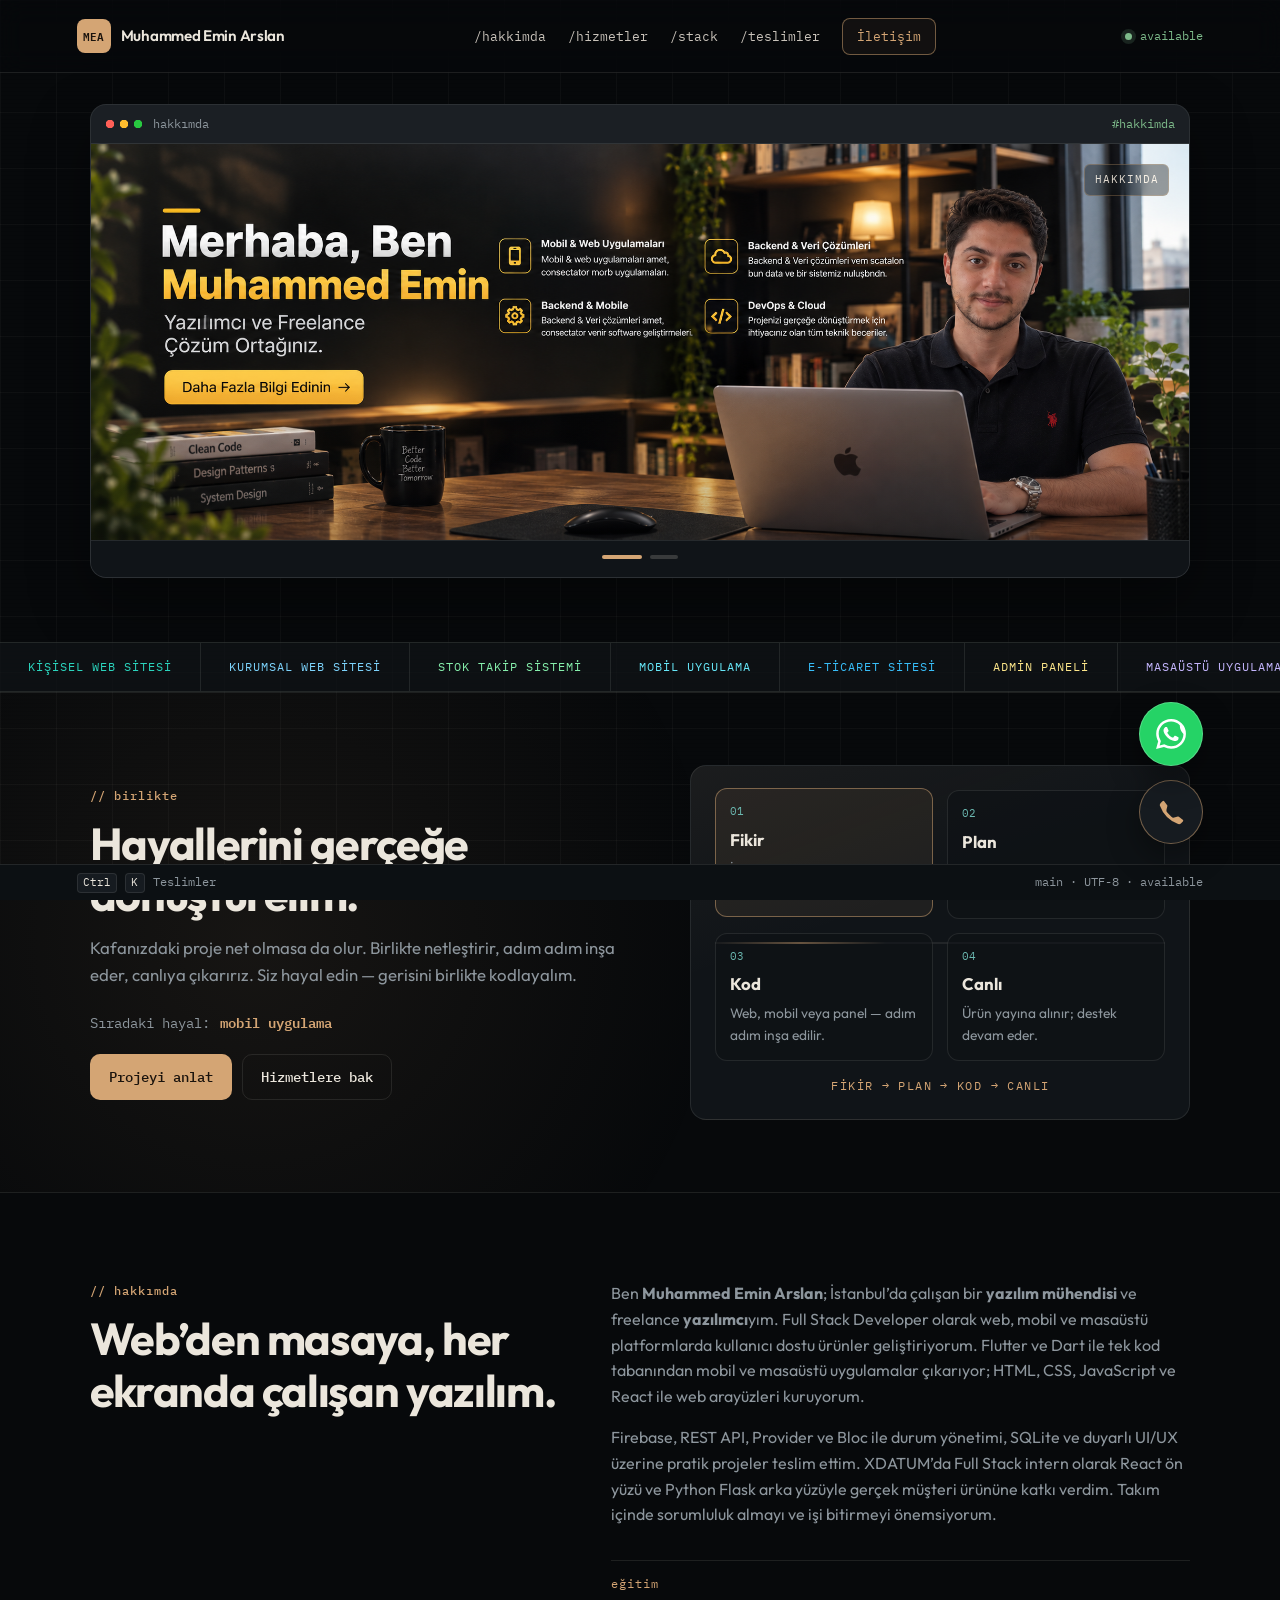
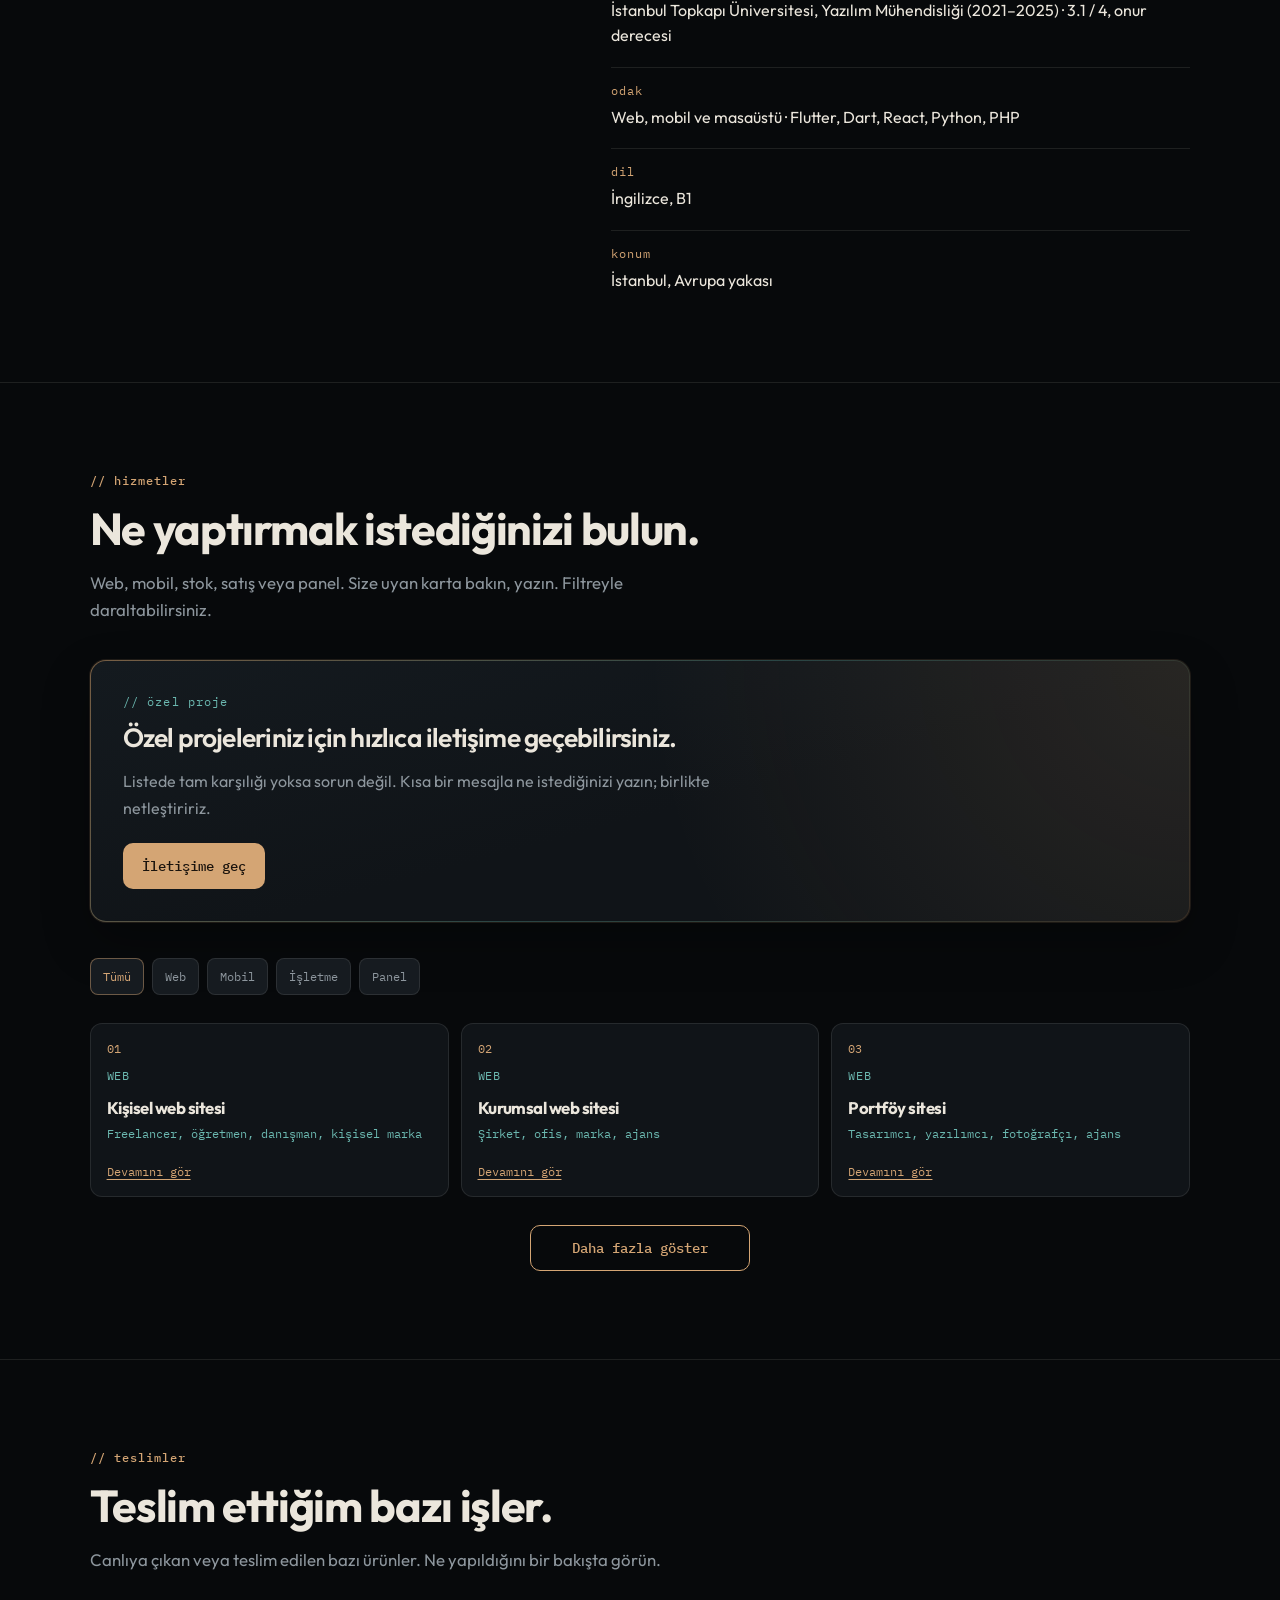
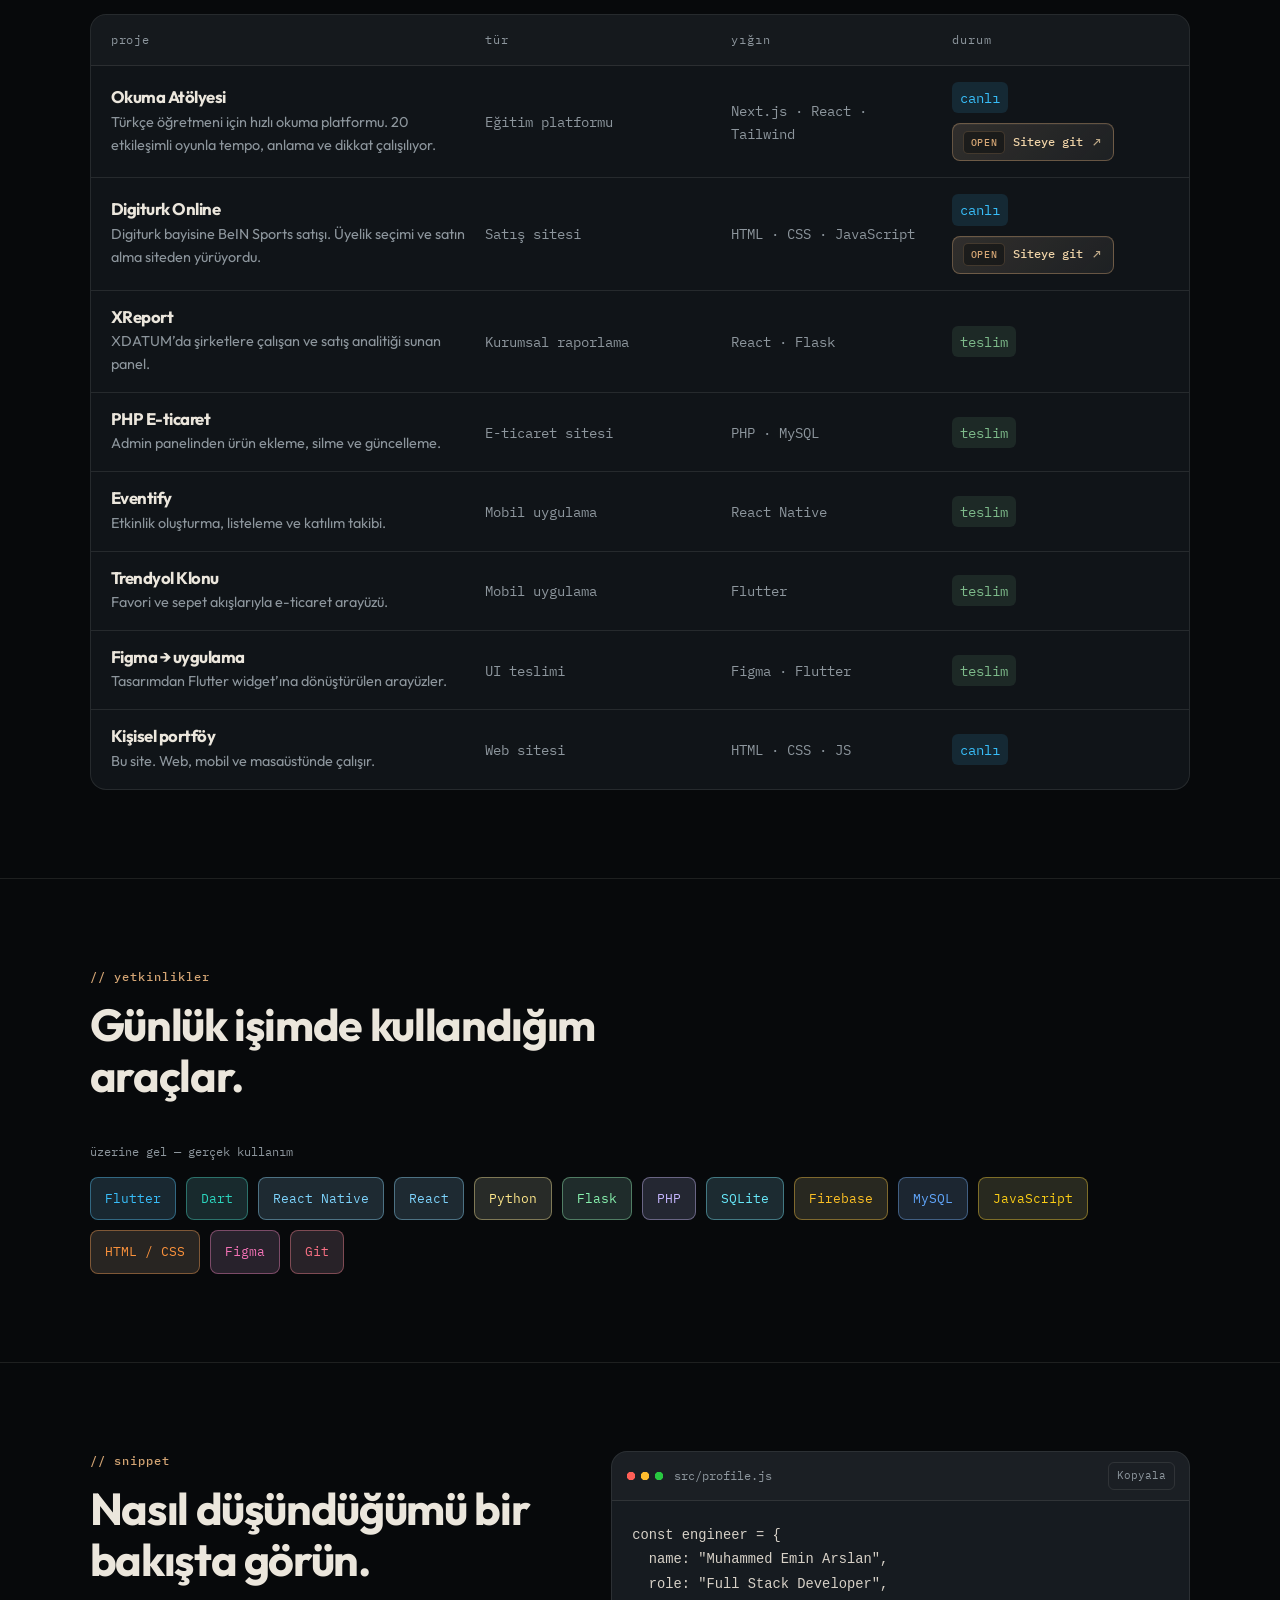
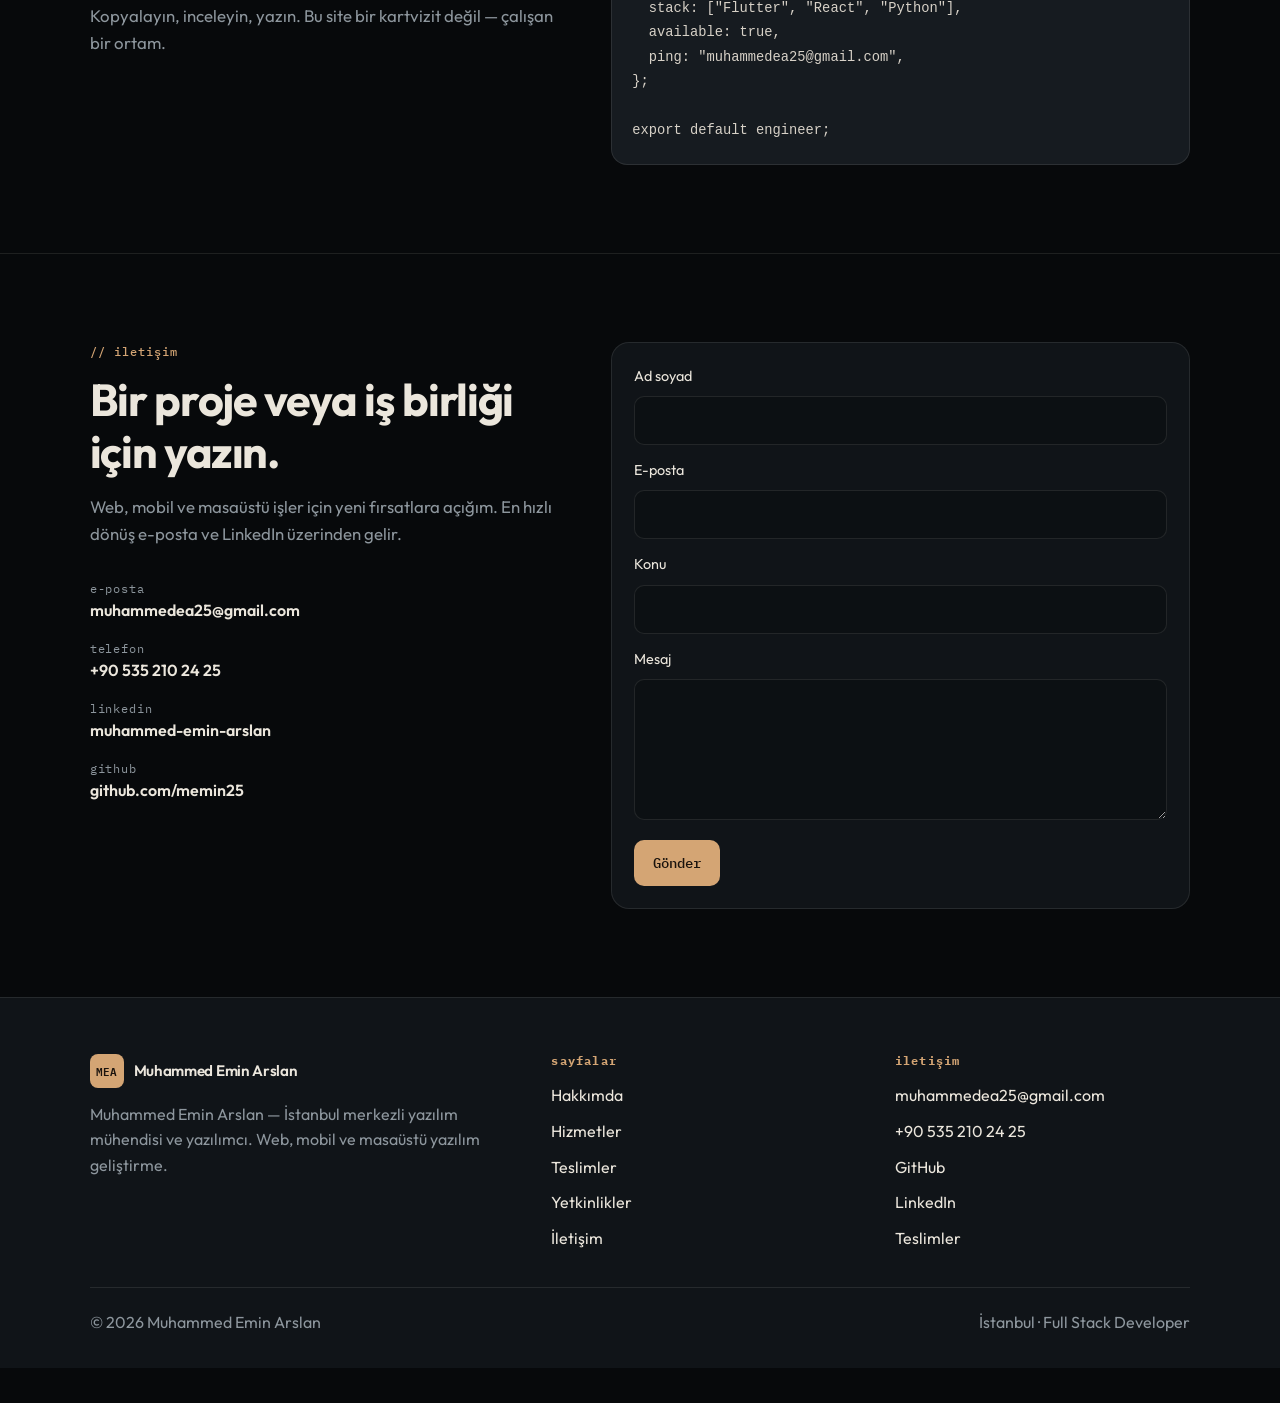
==== commit e2961406: "Hizmet kartları, iletişim FAB ve SEO iyileştirmelerini canlıya hazırla. Netlify form kaydı, domain y" ====
--- a/index.html
+++ b/index.html
@@ -3,25 +3,123 @@
 <head>
   <meta charset="UTF-8">
   <meta name="viewport" content="width=device-width, initial-scale=1.0">
-  <title>Muhammed Emin Arslan — Full Stack Developer</title>
-  <meta name="description" content="İstanbul merkezli yazılım mühendisi. Flutter, React ve Python ile web, mobil ve masaüstü ürünler geliştiriyorum. Freelance ve iş birliğine açığım.">
+  <title>Muhammed Emin Arslan | Yazılım Mühendisi &amp; Yazılımcı — İstanbul</title>
+  <meta name="description" content="Muhammed Emin Arslan — İstanbul’da freelance yazılım mühendisi ve yazılımcı. Web, mobil ve masaüstü uygulama geliştirme. Muhammed Emin Arslan portföy sitesi.">
   <meta name="author" content="Muhammed Emin Arslan">
-  <link rel="canonical" href="https://muhammedeminarslanfinalprojesi.netlify.app/">
-
-  <meta property="og:title" content="Muhammed Emin Arslan — Full Stack Developer">
-  <meta property="og:description" content="Web, mobil ve masaüstü uygulamaları geliştiren yazılım mühendisi.">
-  <meta property="og:type" content="website">
-  <meta property="og:url" content="https://muhammedeminarslanfinalprojesi.netlify.app/">
-  <meta property="og:image" content="https://muhammedeminarslanfinalprojesi.netlify.app/yazilim-muhendisi.jpeg">
+  <meta name="robots" content="index, follow, max-image-preview:large, max-snippet:-1">
+  <meta name="googlebot" content="index, follow">
+  <link rel="canonical" href="https://muhammedeminarslan.com/">
+  <link rel="sitemap" type="application/xml" title="Sitemap" href="/sitemap.xml">
+
+  <meta property="og:locale" content="tr_TR">
+  <meta property="og:site_name" content="Muhammed Emin Arslan">
+  <meta property="og:title" content="Muhammed Emin Arslan | Yazılım Mühendisi &amp; Yazılımcı">
+  <meta property="og:description" content="Muhammed Emin — Full Stack yazılım mühendisi. Flutter, React, Python ile web ve mobil projeler. İstanbul.">
+  <meta property="og:type" content="profile">
+  <meta property="og:url" content="https://muhammedeminarslan.com/">
+  <meta property="og:image" content="https://muhammedeminarslan.com/yazilim-muhendisi.jpeg">
+  <meta property="og:image:alt" content="Muhammed Emin Arslan — yazılım mühendisi">
+  <meta property="profile:first_name" content="Muhammed Emin">
+  <meta property="profile:last_name" content="Arslan">
+
+  <meta name="twitter:card" content="summary_large_image">
+  <meta name="twitter:title" content="Muhammed Emin Arslan | Yazılım Mühendisi">
+  <meta name="twitter:description" content="Yazılımcı Muhammed Emin Arslan — web, mobil ve masaüstü yazılım geliştirme. İstanbul.">
+  <meta name="twitter:image" content="https://muhammedeminarslan.com/yazilim-muhendisi.jpeg">
+
   <meta name="theme-color" content="#07090B">
+  <link rel="me" href="https://github.com/memin25">
+  <link rel="me" href="https://www.linkedin.com/in/muhammed-emin-arslan-79b381238/">
 
   <link rel="icon" href="favicon.svg" type="image/svg+xml">
+  <script type="application/ld+json">
+  {
+    "@context": "https://schema.org",
+    "@graph": [
+      {
+        "@type": "WebSite",
+        "@id": "https://muhammedeminarslan.com/#website",
+        "url": "https://muhammedeminarslan.com/",
+        "name": "Muhammed Emin Arslan",
+        "description": "Muhammed Emin Arslan resmi portföy sitesi — yazılım mühendisi ve freelance yazılımcı.",
+        "inLanguage": "tr-TR",
+        "publisher": { "@id": "https://muhammedeminarslan.com/#person" }
+      },
+      {
+        "@type": "Person",
+        "@id": "https://muhammedeminarslan.com/#person",
+        "name": "Muhammed Emin Arslan",
+        "givenName": "Muhammed Emin",
+        "familyName": "Arslan",
+        "alternateName": ["Muhammed Emin", "MEA", "yazılımcı Muhammed Emin"],
+        "jobTitle": ["Yazılım Mühendisi", "Yazılımcı", "Full Stack Developer", "Freelance Yazılım Geliştirici"],
+        "url": "https://muhammedeminarslan.com/",
+        "image": "https://muhammedeminarslan.com/yazilim-muhendisi.jpeg",
+        "email": "muhammedea25@gmail.com",
+        "telephone": "+90-535-210-2425",
+        "address": {
+          "@type": "PostalAddress",
+          "addressLocality": "İstanbul",
+          "addressRegion": "İstanbul",
+          "addressCountry": "TR"
+        },
+        "knowsAbout": [
+          "Yazılım mühendisliği",
+          "Web geliştirme",
+          "Mobil uygulama geliştirme",
+          "Flutter",
+          "React",
+          "Python",
+          "Dart"
+        ],
+        "sameAs": [
+          "https://github.com/memin25",
+          "https://www.linkedin.com/in/muhammed-emin-arslan-79b381238/"
+        ]
+      },
+      {
+        "@type": "ProfilePage",
+        "@id": "https://muhammedeminarslan.com/#webpage",
+        "url": "https://muhammedeminarslan.com/",
+        "name": "Muhammed Emin Arslan — Yazılım Mühendisi",
+        "description": "Muhammed Emin Arslan; İstanbul merkezli yazılım mühendisi ve yazılımcı portföyü.",
+        "isPartOf": { "@id": "https://muhammedeminarslan.com/#website" },
+        "about": { "@id": "https://muhammedeminarslan.com/#person" },
+        "inLanguage": "tr-TR",
+        "primaryImageOfPage": {
+          "@type": "ImageObject",
+          "url": "https://muhammedeminarslan.com/yazilim-muhendisi.jpeg"
+        }
+      },
+      {
+        "@type": "ProfessionalService",
+        "@id": "https://muhammedeminarslan.com/#service",
+        "name": "Muhammed Emin Arslan — Yazılım Geliştirme",
+        "url": "https://muhammedeminarslan.com/#hizmetler",
+        "description": "Freelance yazılım mühendisi; web sitesi, mobil uygulama, admin paneli ve API geliştirme.",
+        "areaServed": { "@type": "Country", "name": "Türkiye" },
+        "founder": { "@id": "https://muhammedeminarslan.com/#person" },
+        "priceRange": "$$"
+      }
+    ]
+  }
+  </script>
   <link rel="preconnect" href="https://fonts.googleapis.com">
   <link rel="preconnect" href="https://fonts.gstatic.com" crossorigin>
   <link href="https://fonts.googleapis.com/css2?family=IBM+Plex+Mono:wght@400;500;600&family=Outfit:wght@400;500;600;700&display=swap" rel="stylesheet">
-  <link rel="stylesheet" href="style.css?v=26">
+  <link rel="stylesheet" href="style.css?v=38">
 </head>
 <body>
+  <!-- Netlify deploy sırasında formu kaydetmek için (görünmez) -->
+  <form name="iletisim" method="POST" data-netlify="true" netlify-honeypot="bot-field" hidden>
+    <input type="hidden" name="form-name" value="iletisim">
+    <input name="bot-field">
+    <input name="name">
+    <input name="email">
+    <input name="subject">
+    <textarea name="message"></textarea>
+  </form>
+
   <div class="atmosphere" aria-hidden="true"></div>
   <canvas id="cursor-trail" aria-hidden="true"></canvas>
 
@@ -31,7 +129,7 @@
   </div>
 
   <button class="nav-toggle" type="button" aria-expanded="false" aria-controls="site-nav" aria-label="Menüyü aç">
-    <em>menü</em>
+    <em>Menü</em>
   </button>
 
   <header class="site-header" id="site-header">
@@ -45,8 +143,8 @@
         <a href="#hakkimda">/hakkimda</a>
         <a href="#hizmetler">/hizmetler</a>
         <a href="#yetkinlikler">/stack</a>
-        <a href="#iletisim">/iletisim</a>
-        <a class="nav-cta" href="#teslimler">teslimler</a>
+        <a href="#teslimler">/teslimler</a>
+        <a class="nav-cta" href="#iletisim">İletişim</a>
       </nav>
 
       <span class="header-status"><i></i> available</span>
@@ -54,6 +152,7 @@
   </header>
 
   <main id="icerik">
+    <h1 class="sr-only">Muhammed Emin Arslan — Yazılım Mühendisi ve Yazılımcı (İstanbul)</h1>
     <section class="hero" id="anasayfa">
       <div class="hero-banner wrap" data-reveal id="hero-gallery">
         <div class="hero-banner-shell">
@@ -64,12 +163,12 @@
           </div>
           <div class="hero-banner-viewport" role="group" aria-label="Ana banner">
             <a class="hero-banner-slide is-active" href="#hakkimda" data-title="hakkımda" data-flag="#hakkimda" data-width="2089" data-height="753">
-              <img src="memin_banner.png" width="2089" height="753" alt="Merhaba, ben Muhammed Emin">
+              <img src="memin_banner.png" width="2089" height="753" alt="Muhammed Emin Arslan — yazılım mühendisi ve freelance yazılımcı">
               <span class="hero-banner-overlay" aria-hidden="true"></span>
               <span class="hero-banner-chip">hakkımda</span>
             </a>
             <a class="hero-banner-slide" href="#teslimler" data-title="teslimler" data-flag="#teslimler" data-width="2089" data-height="753">
-              <img src="banner2.png" width="2089" height="753" alt="Teslim edilen projeler">
+              <img src="banner2.png" width="2089" height="753" alt="Muhammed Emin Arslan — teslim edilen yazılım projeleri">
               <span class="hero-banner-overlay" aria-hidden="true"></span>
               <span class="hero-banner-chip">teslimler</span>
             </a>
@@ -105,8 +204,8 @@
             <span class="dream-phrase" id="dream-phrase" aria-live="polite">mobil uygulama</span>
           </p>
           <div class="hero-actions">
-            <a class="btn btn-primary" href="#iletisim">projeyi anlat</a>
-            <a class="btn btn-ghost" href="#hizmetler">hizmetlere bak</a>
+            <a class="btn btn-primary" href="#iletisim">Projeyi anlat</a>
+            <a class="btn btn-ghost" href="#hizmetler">Hizmetlere bak</a>
           </div>
         </div>
 
@@ -147,6 +246,8 @@
         </div>
         <div class="about-body" data-reveal>
           <p>
+            Ben <strong>Muhammed Emin Arslan</strong>; İstanbul’da çalışan bir
+            <strong>yazılım mühendisi</strong> ve freelance <strong>yazılımcı</strong>yım.
             Full Stack Developer olarak web, mobil ve masaüstü platformlarda
             kullanıcı dostu ürünler geliştiriyorum. Flutter ve Dart ile tek kod
             tabanından mobil ve masaüstü uygulamalar çıkarıyor; HTML, CSS,
@@ -194,7 +295,7 @@
             <p class="service-cta-kicker">// özel proje</p>
             <p class="service-cta-title">Özel projeleriniz için hızlıca iletişime geçebilirsiniz.</p>
             <p class="service-cta-text">Listede tam karşılığı yoksa sorun değil. Kısa bir mesajla ne istediğinizi yazın; birlikte netleştiririz.</p>
-            <a class="btn btn-primary service-cta-btn" href="#iletisim">iletişime geç</a>
+            <a class="btn btn-primary service-cta-btn" href="#iletisim">İletişime geç</a>
           </div>
         </aside>
 
@@ -218,7 +319,7 @@
               <li>Mobil uyumlu arayüz</li>
               <li>Form veya doğrudan e-posta / WhatsApp</li>
             </ul>
-            <a class="text-link" href="#iletisim">Bu iş için yaz</a>
+            <a class="btn service-contact-btn" href="#iletisim">Bize ulaş</a>
           </article>
 
           <article class="service" data-cat="web" data-reveal>
@@ -232,7 +333,7 @@
               <li>Hizmet ve iletişim akışı</li>
               <li>Yönetilebilir içerik (isteğe bağlı panel)</li>
             </ul>
-            <a class="text-link" href="#iletisim">Bu iş için yaz</a>
+            <a class="btn service-contact-btn" href="#iletisim">Bize ulaş</a>
           </article>
 
           <article class="service" data-cat="web" data-reveal>
@@ -246,7 +347,7 @@
               <li>İletişim çağrısı</li>
               <li>Kişisel veya stüdyo dili</li>
             </ul>
-            <a class="text-link" href="#iletisim">Bu iş için yaz</a>
+            <a class="btn service-contact-btn" href="#iletisim">Bize ulaş</a>
           </article>
 
           <article class="service" data-cat="web" data-reveal>
@@ -260,7 +361,7 @@
               <li>Net çağrı butonu ve form</li>
               <li>Mobil öncelikli düzen</li>
             </ul>
-            <a class="text-link" href="#iletisim">Bu iş için yaz</a>
+            <a class="btn service-contact-btn" href="#iletisim">Bize ulaş</a>
           </article>
 
           <article class="service" data-cat="isletme web" data-reveal>
@@ -274,7 +375,7 @@
               <li>Admin ile stok ve sipariş</li>
               <li>İsteğe bağlı ödeme adımı</li>
             </ul>
-            <a class="text-link" href="#iletisim">Bu iş için yaz</a>
+            <a class="btn service-contact-btn" href="#iletisim">Bize ulaş</a>
           </article>
 
           <article class="service" data-cat="isletme web" data-reveal>
@@ -288,7 +389,7 @@
               <li>Satın alma ve sipariş kaydı</li>
               <li>Bayiye özel içerik</li>
             </ul>
-            <a class="text-link" href="#iletisim">Bu iş için yaz</a>
+            <a class="btn service-contact-btn" href="#iletisim">Bize ulaş</a>
           </article>
 
           <article class="service" data-cat="isletme" data-reveal>
@@ -302,7 +403,7 @@
               <li>Kritik stok uyarısı</li>
               <li>Web veya masaüstü teslim</li>
             </ul>
-            <a class="text-link" href="#iletisim">Bu iş için yaz</a>
+            <a class="btn service-contact-btn" href="#iletisim">Bize ulaş</a>
           </article>
 
           <article class="service" data-cat="isletme web" data-reveal>
@@ -316,7 +417,7 @@
               <li>Rezervasyon listesi</li>
               <li>Onay / iptal akışı</li>
             </ul>
-            <a class="text-link" href="#iletisim">Bu iş için yaz</a>
+            <a class="btn service-contact-btn" href="#iletisim">Bize ulaş</a>
           </article>
 
           <article class="service" data-cat="web" data-reveal>
@@ -330,7 +431,7 @@
               <li>Etkileşimli alıştırmalar</li>
               <li>İlerleme ve sonuç kaydı</li>
             </ul>
-            <a class="text-link" href="#iletisim">Bu iş için yaz</a>
+            <a class="btn service-contact-btn" href="#iletisim">Bize ulaş</a>
           </article>
 
           <article class="service" data-cat="mobil" data-reveal>
@@ -344,7 +445,7 @@
               <li>Ekranlar ve temel akışlar</li>
               <li>API veya yerel veri bağlantısı</li>
             </ul>
-            <a class="text-link" href="#iletisim">Bu iş için yaz</a>
+            <a class="btn service-contact-btn" href="#iletisim">Bize ulaş</a>
           </article>
 
           <article class="service" data-cat="isletme" data-reveal>
@@ -358,7 +459,7 @@
               <li>Yerel kayıt (SQLite)</li>
               <li>Sade, iş odaklı arayüz</li>
             </ul>
-            <a class="text-link" href="#iletisim">Bu iş için yaz</a>
+            <a class="btn service-contact-btn" href="#iletisim">Bize ulaş</a>
           </article>
 
           <article class="service" data-cat="panel" data-reveal>
@@ -372,7 +473,7 @@
               <li>CRUD ekranları</li>
               <li>Site veya uygulamaya bağlı</li>
             </ul>
-            <a class="text-link" href="#iletisim">Bu iş için yaz</a>
+            <a class="btn service-contact-btn" href="#iletisim">Bize ulaş</a>
           </article>
 
           <article class="service" data-cat="panel" data-reveal>
@@ -386,7 +487,7 @@
               <li>Filtreli görünüm</li>
               <li>Web paneli teslimi</li>
             </ul>
-            <a class="text-link" href="#iletisim">Bu iş için yaz</a>
+            <a class="btn service-contact-btn" href="#iletisim">Bize ulaş</a>
           </article>
 
           <article class="service" data-cat="panel" data-reveal>
@@ -400,11 +501,24 @@
               <li>Giriş / yetki (ihtiyaca göre)</li>
               <li>Kısa kullanım notu</li>
             </ul>
-            <a class="text-link" href="#iletisim">Bu iş için yaz</a>
-          </article>
-        </div>
+            <a class="btn service-contact-btn" href="#iletisim">Bize ulaş</a>
+          </article>
+        </div>
+        <p class="service-more-wrap" data-reveal>
+          <button type="button" class="btn service-more-btn" id="service-more-btn" hidden>
+            Daha fazla göster
+          </button>
+        </p>
       </div>
     </section>
+
+    <div class="service-modal" id="service-modal" hidden aria-hidden="true">
+      <div class="service-modal-backdrop" data-service-modal-close tabindex="-1"></div>
+      <div class="service-modal-dialog" role="dialog" aria-modal="true" aria-labelledby="service-modal-title">
+        <button type="button" class="service-modal-close" data-service-modal-close aria-label="Kapat">×</button>
+        <article class="service service--expanded" id="service-modal-panel"></article>
+      </div>
+    </div>
 
     <section class="delivered" id="teslimler">
       <div class="wrap">
@@ -431,7 +545,7 @@
             <p class="ship-stack">Next.js · React · Tailwind</p>
             <div class="ship-status-cell">
               <p class="ship-status is-live">canlı</p>
-              <a class="ship-visit" href="https://okumaatolyesi.com" target="_blank" rel="noopener noreferrer"><span class="ship-visit-cmd">open</span><span>siteye git</span><span class="ship-visit-arrow" aria-hidden="true">↗</span></a>
+              <a class="ship-visit" href="https://okumaatolyesi.com" target="_blank" rel="noopener noreferrer"><span class="ship-visit-cmd">open</span><span>Siteye git</span><span class="ship-visit-arrow" aria-hidden="true">↗</span></a>
             </div>
           </article>
 
@@ -444,7 +558,7 @@
             <p class="ship-stack">HTML · CSS · JavaScript</p>
             <div class="ship-status-cell">
               <p class="ship-status is-live">canlı</p>
-              <a class="ship-visit" href="https://digiturk-online.com" target="_blank" rel="noopener noreferrer"><span class="ship-visit-cmd">open</span><span>siteye git</span><span class="ship-visit-arrow" aria-hidden="true">↗</span></a>
+              <a class="ship-visit" href="https://digiturk-online.com" target="_blank" rel="noopener noreferrer"><span class="ship-visit-cmd">open</span><span>Siteye git</span><span class="ship-visit-arrow" aria-hidden="true">↗</span></a>
             </div>
           </article>
 
@@ -564,7 +678,7 @@
           <div class="window-bar">
             <span class="window-dots" aria-hidden="true"></span>
             <span class="window-title">src/profile.js</span>
-            <button type="button" class="copy-btn" id="copy-snippet" aria-label="Kod parçasını kopyala">kopyala</button>
+            <button type="button" class="copy-btn" id="copy-snippet" aria-label="Kod parçasını kopyala">Kopyala</button>
           </div>
           <pre><code id="snippet-code">const engineer = {
   name: "Muhammed Emin Arslan",
@@ -629,7 +743,7 @@
             Mesaj
             <textarea name="message" rows="5" required></textarea>
           </label>
-          <button class="btn btn-primary" type="submit">gönder</button>
+          <button class="btn btn-primary" type="submit">Gönder</button>
           <p class="form-note" hidden>Mesajınız gönderildi. Teşekkürler.</p>
         </form>
       </div>
@@ -644,7 +758,7 @@
             <span class="logo-mark">MEA</span>
             <span class="logo-path">Muhammed Emin Arslan</span>
           </a>
-          <p>İstanbul merkezli Full Stack Developer. Web, mobil ve masaüstü için ürün geliştiriyorum.</p>
+          <p>Muhammed Emin Arslan — İstanbul merkezli yazılım mühendisi ve yazılımcı. Web, mobil ve masaüstü yazılım geliştirme.</p>
         </div>
         <div>
           <h3>sayfalar</h3>
@@ -677,9 +791,22 @@
   <div class="statusbar">
     <button type="button" class="kbd-hint" id="kbd-hint" aria-label="Teslim listesini aç">
       <kbd id="kbd-mod">⌘</kbd><kbd>K</kbd>
-      <span>teslimler</span>
+      <span>Teslimler</span>
     </button>
     <span class="statusbar-meta">main · UTF-8 · available</span>
+  </div>
+
+  <div class="fab-stack" aria-label="Hızlı iletişim">
+    <a class="fab fab--call" href="tel:+905352102425" aria-label="Telefon ile ara">
+      <svg viewBox="0 0 16 16" fill="currentColor" aria-hidden="true">
+        <path d="M3.654 1.328a.678.678 0 0 0-1.015-.063L1.605 2.3c-.483.484-.661 1.169-.45 1.77a17.568 17.568 0 0 0 4.168 6.608 17.569 17.569 0 0 0 6.608 4.168c.601.211 1.286.033 1.77-.45l1.034-1.034a.678.678 0 0 0-.063-1.015l-2.307-1.794a.678.678 0 0 0-.58-.122l-2.19.547a1.745 1.745 0 0 1-1.657-.459L5.482 8.062a1.745 1.745 0 0 1-.46-1.657l.548-2.19a.678.678 0 0 0-.122-.58L3.654 1.328z"/>
+      </svg>
+    </a>
+    <a class="fab fab--wa" href="https://wa.me/905352102425" target="_blank" rel="noopener noreferrer" aria-label="WhatsApp ile yaz">
+      <svg viewBox="0 0 24 24" fill="currentColor" aria-hidden="true">
+        <path d="M17.472 14.382c-.297-.149-1.758-.867-2.03-.967-.273-.099-.471-.148-.67.15-.197.297-.767.966-.94 1.164-.173.199-.347.223-.644.075-.297-.15-1.255-.463-2.39-1.475-.883-.788-1.48-1.761-1.653-2.059-.173-.297-.018-.458.13-.606.134-.133.298-.347.446-.52.149-.174.198-.298.298-.497.099-.198.05-.371-.025-.52-.075-.149-.669-1.612-.916-2.207-.242-.579-.487-.5-.669-.51-.173-.008-.371-.01-.57-.01-.198 0-.52.074-.792.372-.272.297-1.04 1.016-1.04 2.479 0 1.462 1.065 2.875 1.213 3.074.149.198 2.096 3.2 5.077 4.487.709.306 1.262.489 1.694.625.712.227 1.36.195 1.871.118.571-.085 1.758-.719 2.006-1.413.248-.694.248-1.289.173-1.413-.074-.124-.272-.198-.57-.347m-5.421 7.403h-.004a9.87 9.87 0 0 1-5.031-1.378l-.361-.214-3.741.982.998-3.648-.235-.374a9.86 9.86 0 0 1-1.51-5.26c.001-5.45 4.436-9.884 9.888-9.884 2.64 0 5.122 1.03 6.988 2.898a9.825 9.825 0 0 0 2.893 6.994c-.003 5.45-4.435 9.884-9.885 9.884m8.413-18.297A11.815 11.815 0 0 0 12.05 0C5.495 0 .16 5.335.157 11.892c0 2.096.547 4.142 1.588 5.945L.057 24l6.305-1.654a11.882 11.882 0 0 0 5.683 1.448h.005c6.554 0 11.89-5.335 11.893-11.893a11.821 11.821 0 0 0-3.48-8.413z"/>
+      </svg>
+    </a>
   </div>
 
   <div class="palette" id="palette" hidden>
@@ -690,6 +817,6 @@
     </div>
   </div>
 
-  <script src="script.js?v=21"></script>
+  <script src="script.js?v=27"></script>
 </body>
 </html>
--- a/style.css
+++ b/style.css
@@ -67,6 +67,10 @@
   font: inherit;
 }
 
+[hidden] {
+  display: none !important;
+}
+
 .sr-only {
   position: absolute;
   width: 1px;
@@ -292,10 +296,46 @@
 }
 
 .nav-cta {
-  padding: 7px 12px;
-  border: 1px solid rgba(212, 165, 116, 0.4);
+  position: relative;
+  overflow: hidden;
+  isolation: isolate;
+  padding: 7px 14px;
+  border: 1px solid rgba(212, 165, 116, 0.5);
   border-radius: 8px;
   color: var(--accent) !important;
+  background: rgba(212, 165, 116, 0.06);
+  animation: fabPulse 4.2s ease-in-out infinite;
+  transition: transform 0.25s ease, border-color 0.25s ease;
+}
+
+.nav-cta::after {
+  content: "";
+  position: absolute;
+  top: -20%;
+  left: -130%;
+  width: 55%;
+  height: 140%;
+  background: linear-gradient(
+    105deg,
+    transparent,
+    rgba(255, 236, 200, 0.12),
+    rgba(255, 220, 160, 0.75),
+    rgba(255, 236, 200, 0.12),
+    transparent
+  );
+  transform: skewX(-20deg);
+  animation: fabShine 3.8s ease-in-out infinite;
+  animation-delay: 1.1s;
+  pointer-events: none;
+}
+
+.nav-cta:hover {
+  transform: translateY(-1px);
+  border-color: var(--accent);
+}
+
+.nav-cta:hover::after {
+  animation-play-state: paused;
 }
 
 .header-status {
@@ -952,8 +992,14 @@
 .service-grid {
   margin-top: 28px;
   display: grid;
-  grid-template-columns: repeat(2, minmax(0, 1fr));
-  gap: 16px;
+  grid-template-columns: repeat(3, minmax(0, 1fr));
+  gap: 12px;
+}
+
+@media (max-width: 960px) {
+  .service-grid {
+    grid-template-columns: repeat(2, minmax(0, 1fr));
+  }
 }
 
 .service {
@@ -961,12 +1007,284 @@
   flex-direction: column;
   background: var(--bg-soft);
   border: 1px solid var(--line);
-  border-radius: var(--radius);
-  padding: 22px;
+  border-radius: 12px;
+  padding: 16px 16px 14px;
+  min-height: 0;
+}
+
+.service-grid .service-body {
+  display: none;
+}
+
+.service-grid .service-for {
+  margin-bottom: 10px;
+  overflow: hidden;
+  text-overflow: ellipsis;
+  white-space: nowrap;
+}
+
+.service-grid .service h3 {
+  font-size: 1.05rem;
+  margin-bottom: 6px;
+  line-height: 1.25;
+}
+
+.service-open-btn {
+  margin-top: auto;
+  padding: 8px 0 0;
+  border: 0;
+  background: none;
+  font-family: var(--mono);
+  font-size: 0.76rem;
+  color: var(--accent);
+  cursor: pointer;
+  text-align: left;
+  text-decoration: underline;
+  text-underline-offset: 3px;
+}
+
+.service-open-btn:hover {
+  color: #e0b888;
+}
+
+.service-contact-btn {
+  position: relative;
+  z-index: 0;
+  margin-top: 4px;
+  width: 100%;
+  min-height: 44px;
+  overflow: hidden;
+  isolation: isolate;
+  background: linear-gradient(145deg, #ddb882 0%, #c8925a 48%, #d4a574 100%);
+  color: #1a130d;
+  border: 1px solid rgba(255, 230, 200, 0.25);
+  box-shadow:
+    0 4px 18px rgba(212, 165, 116, 0.28),
+    inset 0 1px 0 rgba(255, 255, 255, 0.22);
+  transition:
+    transform 0.28s var(--modal-ease, ease),
+    box-shadow 0.35s ease,
+    border-color 0.35s ease;
+}
+
+.service-contact-btn::before {
+  content: "";
+  position: absolute;
+  inset: 0;
+  z-index: -1;
+  background: radial-gradient(
+    circle at 50% 120%,
+    rgba(255, 246, 232, 0.55),
+    transparent 58%
+  );
+  opacity: 0;
+  transition: opacity 0.35s ease;
+}
+
+.service-contact-btn::after {
+  content: "";
+  position: absolute;
+  top: 0;
+  left: -120%;
+  width: 60%;
+  height: 100%;
+  background: linear-gradient(
+    105deg,
+    transparent,
+    rgba(255, 255, 255, 0.45),
+    transparent
+  );
+  transform: skewX(-18deg);
+  transition: left 0.65s cubic-bezier(0.16, 1, 0.3, 1);
+  pointer-events: none;
+}
+
+.service-contact-btn:hover {
+  transform: translateY(-2px);
+  border-color: rgba(255, 236, 210, 0.45);
+  box-shadow:
+    0 10px 36px rgba(212, 165, 116, 0.48),
+    0 0 28px rgba(212, 165, 116, 0.38),
+    inset 0 1px 0 rgba(255, 255, 255, 0.3);
+}
+
+.service-contact-btn:hover::before {
+  opacity: 1;
+}
+
+.service-contact-btn:hover::after {
+  left: 140%;
+}
+
+.service--expanded .service-contact-btn {
+  margin-top: 22px;
 }
 
 .service.is-hidden {
   display: none;
+}
+
+.service-more-wrap {
+  margin: 28px 0 0;
+  text-align: center;
+}
+
+.service-more-btn {
+  min-width: min(100%, 220px);
+  background: var(--bg);
+  color: var(--accent);
+  border: 1px solid var(--accent);
+  box-shadow: none;
+}
+
+.service-more-btn:hover {
+  background: rgba(212, 165, 116, 0.08);
+  border-color: #e0b888;
+  color: #e0b888;
+}
+
+.service-modal {
+  --modal-ease: cubic-bezier(0.16, 1, 0.3, 1);
+  --modal-duration: 0.52s;
+  position: fixed;
+  inset: 0;
+  z-index: 400;
+  display: flex;
+  align-items: center;
+  justify-content: center;
+  padding: clamp(16px, 4vw, 32px);
+  visibility: hidden;
+  pointer-events: none;
+  transition: visibility 0s linear var(--modal-duration);
+}
+
+.service-modal.is-open {
+  visibility: visible;
+  pointer-events: auto;
+  transition: visibility 0s;
+}
+
+.service-modal-backdrop {
+  position: absolute;
+  inset: 0;
+  background: rgba(5, 6, 7, 0.55);
+  backdrop-filter: blur(0);
+  opacity: 0;
+  transition:
+    opacity var(--modal-duration) ease,
+    backdrop-filter calc(var(--modal-duration) * 1.1) var(--modal-ease),
+    background var(--modal-duration) ease;
+}
+
+.service-modal.is-open .service-modal-backdrop {
+  opacity: 1;
+  background: rgba(5, 6, 7, 0.78);
+  backdrop-filter: blur(12px);
+}
+
+.service-modal-dialog {
+  position: relative;
+  z-index: 1;
+  width: min(560px, 100%);
+  max-height: min(86vh, 720px);
+  overflow: auto;
+  transform: scale(0.9) translateY(28px);
+  opacity: 0;
+  filter: blur(6px);
+  transition:
+    transform var(--modal-duration) var(--modal-ease),
+    opacity calc(var(--modal-duration) * 0.85) ease,
+    filter var(--modal-duration) var(--modal-ease);
+  will-change: transform, opacity, filter;
+}
+
+.service-modal.is-open .service-modal-dialog {
+  transform: scale(1) translateY(0);
+  opacity: 1;
+  filter: blur(0);
+}
+
+@keyframes serviceModalPartIn {
+  from {
+    opacity: 0;
+    transform: translateY(10px);
+  }
+  to {
+    opacity: 1;
+    transform: translateY(0);
+  }
+}
+
+.service-modal.is-open .service--expanded > * {
+  animation: serviceModalPartIn 0.55s var(--modal-ease) backwards;
+}
+
+.service-modal.is-open .service--expanded > *:nth-child(1) { animation-delay: 0.1s; }
+.service-modal.is-open .service--expanded > *:nth-child(2) { animation-delay: 0.14s; }
+.service-modal.is-open .service--expanded > *:nth-child(3) { animation-delay: 0.18s; }
+.service-modal.is-open .service--expanded > *:nth-child(4) { animation-delay: 0.22s; }
+.service-modal.is-open .service--expanded > *:nth-child(5) { animation-delay: 0.26s; }
+.service-modal.is-open .service--expanded .service-includes li {
+  animation: serviceModalPartIn 0.45s var(--modal-ease) backwards;
+}
+
+.service-modal.is-open .service--expanded .service-includes li:nth-child(1) { animation-delay: 0.28s; }
+.service-modal.is-open .service--expanded .service-includes li:nth-child(2) { animation-delay: 0.32s; }
+.service-modal.is-open .service--expanded .service-includes li:nth-child(3) { animation-delay: 0.36s; }
+.service-modal.is-open .service--expanded .service-contact-btn {
+  animation: serviceModalPartIn 0.5s var(--modal-ease) 0.4s backwards;
+}
+
+.service-modal-close {
+  position: absolute;
+  top: 12px;
+  right: 12px;
+  z-index: 2;
+  width: 36px;
+  height: 36px;
+  border: 1px solid var(--line);
+  border-radius: 8px;
+  background: var(--bg);
+  color: var(--muted);
+  font-size: 1.35rem;
+  line-height: 1;
+  cursor: pointer;
+}
+
+.service-modal-close:hover {
+  color: var(--accent);
+  border-color: rgba(212, 165, 116, 0.45);
+}
+
+.service--expanded {
+  padding: 24px 22px 22px;
+  background: var(--surface);
+  border: 1px solid rgba(212, 165, 116, 0.28);
+  border-radius: var(--radius);
+  box-shadow:
+    0 24px 60px rgba(0, 0, 0, 0.45),
+    0 0 0 1px rgba(212, 165, 116, 0.06);
+  transition: box-shadow var(--modal-duration, 0.52s) var(--modal-ease, ease);
+}
+
+.service-modal.is-open .service--expanded {
+  box-shadow:
+    0 32px 80px rgba(0, 0, 0, 0.55),
+    0 0 48px rgba(212, 165, 116, 0.08);
+}
+
+.service--expanded .service-for {
+  white-space: normal;
+  margin-bottom: 14px;
+}
+
+.service--expanded .service-lede {
+  margin: 0 0 14px;
+  color: var(--muted);
+}
+
+body.service-modal-open {
+  overflow: hidden;
 }
 
 .service-no {
@@ -1013,10 +1331,6 @@
   position: absolute;
   left: 0;
   color: var(--accent);
-}
-
-.service .text-link {
-  margin-top: auto;
 }
 
 .project-grid {
@@ -1511,6 +1825,158 @@
   margin: 0;
 }
 
+.fab-stack {
+  position: fixed;
+  right: max(var(--header-gutter), 16px);
+  bottom: calc(20px + env(safe-area-inset-bottom, 0px));
+  z-index: 90;
+  display: flex;
+  flex-direction: column-reverse;
+  align-items: center;
+  gap: 14px;
+  pointer-events: none;
+}
+
+.fab {
+  --fab-size: 64px;
+  pointer-events: auto;
+  position: relative;
+  display: grid;
+  place-items: center;
+  width: var(--fab-size);
+  height: var(--fab-size);
+  border-radius: 50%;
+  overflow: hidden;
+  isolation: isolate;
+  text-decoration: none;
+  border: 1px solid var(--line);
+  background: var(--surface);
+  color: var(--text);
+  box-shadow: 0 12px 32px rgba(0, 0, 0, 0.38);
+  animation: fabPulse 4.2s ease-in-out infinite;
+  transition:
+    transform 0.28s cubic-bezier(0.16, 1, 0.3, 1),
+    border-color 0.35s ease,
+    color 0.35s ease;
+}
+
+.fab svg {
+  position: relative;
+  z-index: 1;
+}
+
+.fab--call svg {
+  width: 27px;
+  height: 27px;
+}
+
+.fab--wa svg {
+  width: 30px;
+  height: 30px;
+}
+
+.fab::after {
+  content: "";
+  position: absolute;
+  top: -10%;
+  left: -130%;
+  width: 55%;
+  height: 120%;
+  background: linear-gradient(
+    105deg,
+    transparent,
+    rgba(255, 236, 200, 0.15),
+    rgba(255, 220, 160, 0.85),
+    rgba(255, 236, 200, 0.15),
+    transparent
+  );
+  transform: skewX(-20deg);
+  animation: fabShine 3.8s ease-in-out infinite;
+  pointer-events: none;
+  z-index: 2;
+}
+
+.fab--call::after {
+  animation-delay: 0.4s;
+}
+
+.fab--wa::after {
+  animation-delay: 1.9s;
+}
+
+@keyframes fabShine {
+  0%,
+  62%,
+  100% {
+    left: -130%;
+    opacity: 0;
+  }
+
+  8% {
+    opacity: 1;
+  }
+
+  38% {
+    left: 130%;
+    opacity: 0;
+  }
+}
+
+@keyframes fabPulse {
+  0%,
+  72%,
+  100% {
+    box-shadow: 0 12px 32px rgba(0, 0, 0, 0.38);
+  }
+
+  82% {
+    box-shadow:
+      0 14px 36px rgba(0, 0, 0, 0.42),
+      0 0 26px rgba(212, 165, 116, 0.42);
+  }
+}
+
+.fab:hover {
+  transform: translateY(-3px) scale(1.05);
+  animation-play-state: paused;
+}
+
+.fab:hover::after {
+  animation-play-state: paused;
+}
+
+.fab--call {
+  color: var(--accent);
+  border-color: rgba(212, 165, 116, 0.5);
+}
+
+.fab--call:hover {
+  border-color: var(--accent);
+  box-shadow:
+    0 14px 36px rgba(0, 0, 0, 0.42),
+    0 0 28px rgba(212, 165, 116, 0.45);
+}
+
+.fab--wa {
+  color: #fff;
+  border-color: rgba(255, 255, 255, 0.22);
+  background: #25d366;
+}
+
+.fab--wa:hover {
+  color: #fff;
+  border-color: rgba(255, 255, 255, 0.35);
+  background: #2ee06f;
+  box-shadow:
+    0 14px 36px rgba(0, 0, 0, 0.42),
+    0 0 24px rgba(37, 211, 102, 0.45),
+    0 0 16px rgba(212, 165, 116, 0.18);
+}
+
+body:has(.statusbar) .fab-stack {
+  bottom: calc(36px + 20px + env(safe-area-inset-bottom, 0px));
+}
+
 .statusbar {
   position: fixed;
   left: 0;
@@ -1831,4 +2297,30 @@
   .hero-banner-slide:not(.is-active) {
     opacity: 0;
   }
-}
+
+  .service-modal {
+    --modal-duration: 0.2s;
+  }
+
+  .service-modal-dialog {
+    filter: none;
+    transform: scale(0.98) translateY(8px);
+  }
+
+  .service-modal.is-open .service-modal-dialog {
+    transform: scale(1) translateY(0);
+  }
+
+  .service-modal.is-open .service--expanded > *,
+  .service-modal.is-open .service--expanded .service-includes li,
+  .service-modal.is-open .service--expanded .service-contact-btn {
+    animation: none;
+  }
+
+  .fab,
+  .fab::after,
+  .nav-cta,
+  .nav-cta::after {
+    animation: none;
+  }
+}
